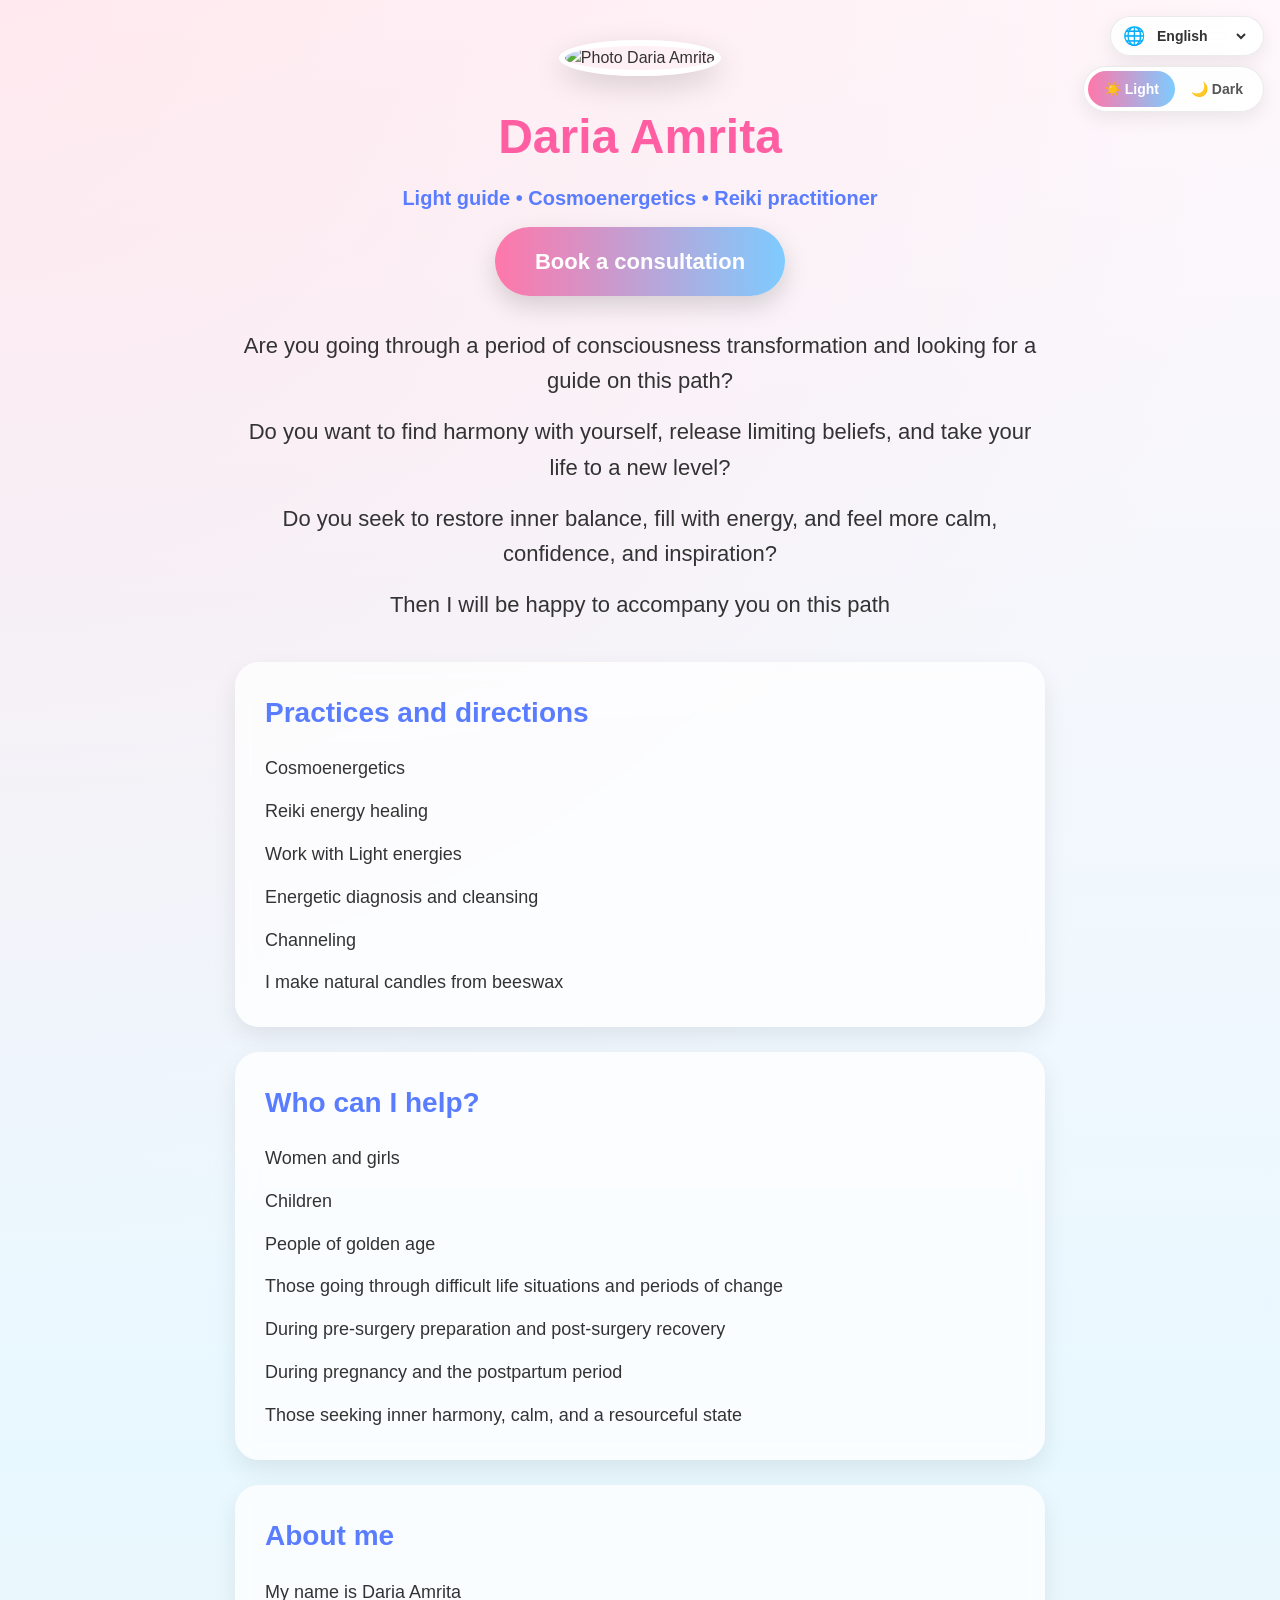
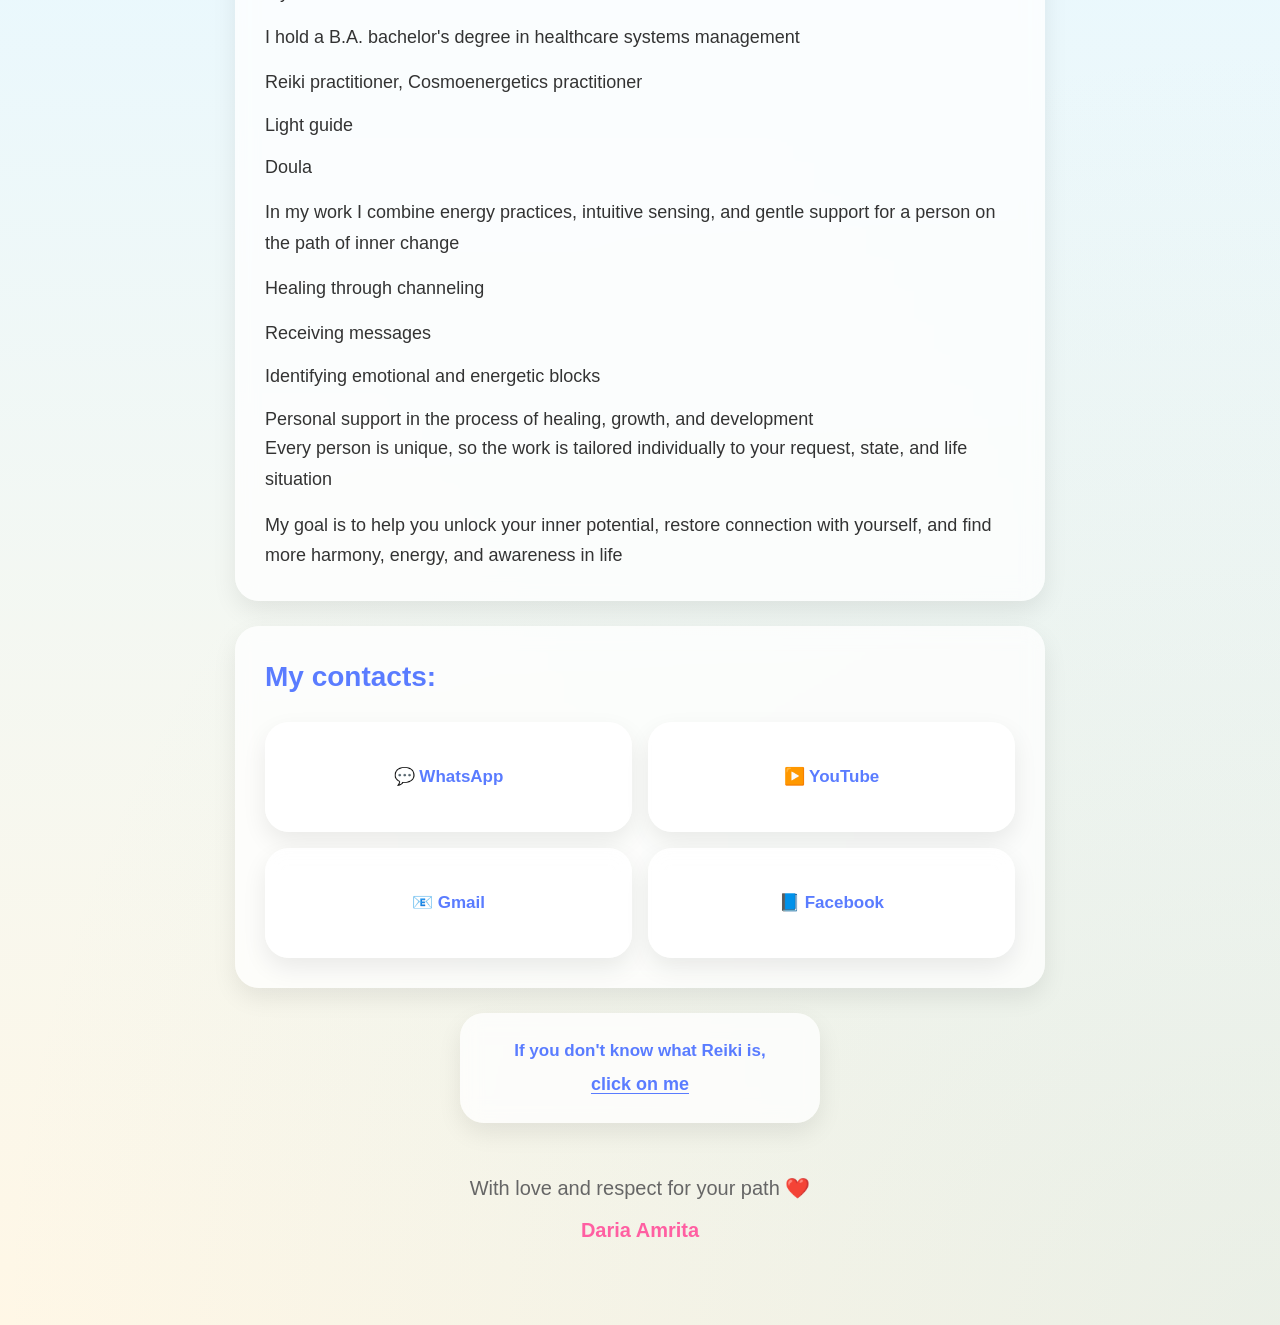
==== index.html @ 6538b507 "Add files via upload" ====
<!DOCTYPE html>
<!-- Daria Amrita | GitHub Pages | bundled 2026-06-20 | НЕ загружайте index.source.html -->


<html lang="en">
<head>
  <meta charset="UTF-8">
  <meta name="viewport" content="width=device-width, initial-scale=1.0">
  <meta name="description" content="Daria Amrita Light guide, cosmoenergetics, Reiki practitioner Israel">
  <title>Daria Amrita</title>
  <script>
    (function () {
      if (!/github\.io$/i.test(location.hostname)) {
        return;
      }
      var parts = location.pathname.split('/').filter(Boolean);
      if (parts.length && /\.html?$/i.test(parts[parts.length - 1])) {
        parts.pop();
      }
      if (parts.length) {
        var base = document.createElement('base');
        base.href = '/' + parts.join('/') + '/';
        document.head.appendChild(base);
      }
    })();
  </script>
  <script>
    (function () {
      if (localStorage.getItem('theme') === 'dark') {
        document.documentElement.setAttribute('data-theme', 'dark');
      }
      var lang = localStorage.getItem('lang') || 'en';
      document.documentElement.lang = lang;
      if (lang === 'ar' || lang === 'he') {
        document.documentElement.dir = 'rtl';
      }
    })();
  </script>
  <style>
/* =========================
   CSS — Дарья Амрита
   ========================= */

*,
*::before,
*::after {
  margin: 0;
  padding: 0;
  box-sizing: border-box;
}

:root {
  --bg-body: linear-gradient(180deg, #fff7fb, #e8f8ff, #fff7e6);
  --overlay-1: rgba(255, 192, 203, 0.25);
  --overlay-2: rgba(173, 216, 230, 0.25);
  --text: #333;
  --text-muted: #666;
  --text-quote: #444;
  --title: #ff5fa2;
  --accent: #5a7cff;
  --card-bg: rgba(255, 255, 255, 0.75);
  --card-shadow: rgba(0, 0, 0, 0.08);
  --avatar-border: #fff;
  --avatar-shadow: rgba(0, 0, 0, 0.15);
  --btn-gradient: linear-gradient(90deg, #ff77aa, #7ecbff);
  --btn-shadow: rgba(0, 0, 0, 0.15);
  --theme-switch-bg: rgba(255, 255, 255, 0.9);
  --theme-switch-border: rgba(0, 0, 0, 0.08);
  --theme-switch-inactive: #555;
  --theme-switch-active-bg: linear-gradient(90deg, #ff77aa, #7ecbff);
  --theme-switch-active-text: #fff;
}

[data-theme="dark"] {
  --bg-body: linear-gradient(180deg, #1a1525, #252038, #1e1a2e);
  --overlay-1: rgba(255, 127, 180, 0.12);
  --overlay-2: rgba(126, 203, 255, 0.12);
  --text: #e8e4f0;
  --text-muted: #a8a0b8;
  --text-quote: #d4cee8;
  --title: #ff8fc4;
  --accent: #8ba8ff;
  --card-bg: rgba(40, 34, 58, 0.85);
  --card-shadow: rgba(0, 0, 0, 0.35);
  --avatar-border: #3d3558;
  --avatar-shadow: rgba(0, 0, 0, 0.4);
  --btn-gradient: linear-gradient(90deg, #c95d8a, #5a9fd4);
  --btn-shadow: rgba(0, 0, 0, 0.35);
  --theme-switch-bg: rgba(40, 34, 58, 0.95);
  --theme-switch-border: rgba(255, 255, 255, 0.1);
  --theme-switch-inactive: #c8c0d8;
  --theme-switch-active-bg: linear-gradient(90deg, #c95d8a, #5a9fd4);
  --theme-switch-active-text: #fff;
}

html {
  scroll-behavior: smooth;
}

body {
  font-family: Arial, Helvetica, sans-serif;
  background: var(--bg-body);
  color: var(--text);
  line-height: 1.5;
  transition: background 0.35s ease, color 0.35s ease;
}

.toolbar {
  position: fixed;
  top: 16px;
  right: 16px;
  z-index: 100;
  display: flex;
  flex-direction: column;
  align-items: flex-end;
  gap: 10px;
  max-width: calc(100% - 32px);
}

.lang-switch {
  display: flex;
  align-items: center;
  gap: 8px;
  padding: 6px 14px 6px 12px;
  border-radius: 50px;
  background: var(--theme-switch-bg);
  border: 1px solid var(--theme-switch-border);
  box-shadow: 0 6px 20px var(--card-shadow);
  backdrop-filter: blur(10px);
  -webkit-backdrop-filter: blur(10px);
}

.lang-switch__icon {
  font-size: 18px;
  line-height: 1;
}

.lang-switch__select {
  border: none;
  background: transparent;
  color: var(--text);
  font-family: inherit;
  font-size: 14px;
  font-weight: bold;
  cursor: pointer;
  max-width: 160px;
  padding: 4px 0;
}

.lang-switch__select:focus-visible {
  outline: 2px solid var(--accent);
  outline-offset: 2px;
  border-radius: 4px;
}

[data-theme="dark"] .lang-switch__select {
  color-scheme: light;
}

[data-theme="dark"] .lang-switch__select option {
  color: #1a1a1a;
  background-color: #fff;
}

.theme-switch {
  display: flex;
  gap: 0;
  padding: 4px;
  border-radius: 50px;
  background: var(--theme-switch-bg);
  border: 1px solid var(--theme-switch-border);
  box-shadow: 0 6px 20px var(--card-shadow);
  backdrop-filter: blur(10px);
  -webkit-backdrop-filter: blur(10px);
}

.theme-switch__btn {
  padding: 10px 16px;
  border: none;
  border-radius: 50px;
  cursor: pointer;
  font-family: inherit;
  font-size: 14px;
  font-weight: bold;
  color: var(--theme-switch-inactive);
  background: transparent;
  transition: background 0.25s ease, color 0.25s ease;
}

.theme-switch__btn.is-active {
  background: var(--theme-switch-active-bg);
  color: var(--theme-switch-active-text);
}

.theme-switch__btn:focus-visible {
  outline: 2px solid var(--accent);
  outline-offset: 2px;
}

.hero {
  min-height: 100vh;
  position: relative;
  overflow: hidden;
}

.overlay {
  position: absolute;
  inset: 0;
  pointer-events: none;
  background:
    radial-gradient(circle at top left, var(--overlay-1), transparent 40%),
    radial-gradient(circle at bottom right, var(--overlay-2), transparent 40%);
  transition: background 0.35s ease;
}

.content {
  position: relative;
  z-index: 2;
  max-width: 850px;
  margin: 0 auto;
  padding: 40px 20px 80px;
  text-align: center;
}

.avatar {
  width: 180px;
  height: 180px;
  border-radius: 50%;
  object-fit: cover;
  border: 6px solid var(--avatar-border);
  box-shadow: 0 10px 30px var(--avatar-shadow);
  margin-bottom: 25px;
  transition: border-color 0.35s ease, box-shadow 0.35s ease;
}

.page-title {
  font-size: 48px;
  margin-bottom: 10px;
  color: var(--title);
  transition: color 0.35s ease;
}

.tagline {
  font-size: 20px;
  line-height: 1.5;
  color: var(--accent);
  font-weight: bold;
  margin-bottom: 14px;
  transition: color 0.35s ease;
}

.button--header {
  margin-bottom: 32px;
}

.card__note {
  margin-top: 8px;
  line-height: 1.7;
  font-size: 18px;
  font-style: italic;
}

.card__list--roles {
  margin-bottom: 15px;
}

.site-footer__sign {
  margin-top: 12px;
  font-weight: bold;
  color: var(--title);
  transition: color 0.35s ease;
}

.intro {
  margin-bottom: 40px;
}

.intro p {
  font-size: 22px;
  line-height: 1.6;
  margin-bottom: 16px;
}

.intro p:last-child {
  margin-bottom: 0;
}

.card {
  background: var(--card-bg);
  backdrop-filter: blur(10px);
  -webkit-backdrop-filter: blur(10px);
  border-radius: 24px;
  padding: 30px;
  margin-bottom: 25px;
  box-shadow: 0 10px 25px var(--card-shadow);
  text-align: start;
  transition: background 0.35s ease, box-shadow 0.35s ease;
}

.card__title {
  margin-bottom: 20px;
  color: var(--accent);
  font-size: 28px;
  font-weight: bold;
  transition: color 0.35s ease;
}

.card p {
  margin-bottom: 15px;
  line-height: 1.7;
  font-size: 18px;
}

.card p:last-child {
  margin-bottom: 0;
}

.card__list {
  list-style: none;
}

.card__list li {
  margin-bottom: 14px;
  line-height: 1.6;
  font-size: 18px;
}

.card__list li:last-child {
  margin-bottom: 0;
}

.quote {
  margin: 40px 0;
  font-size: 26px;
  line-height: 1.7;
  color: var(--text-quote);
  font-style: italic;
  transition: color 0.35s ease;
}

.button {
  display: inline-block;
  padding: 18px 40px;
  border: none;
  border-radius: 50px;
  cursor: pointer;
  text-decoration: none;
  background: var(--btn-gradient);
  color: #fff;
  font-size: 22px;
  font-weight: bold;
  transition: transform 0.3s ease, box-shadow 0.3s ease, background 0.35s ease;
  box-shadow: 0 10px 25px var(--btn-shadow);
}

.button:hover {
  transform: scale(1.05);
}

.button:focus-visible {
  outline: 3px solid var(--accent);
  outline-offset: 4px;
}

.site-footer {
  margin-top: 50px;
  font-size: 20px;
  color: var(--text-muted);
  transition: color 0.35s ease;
}

.contact-card__lead {
  margin-bottom: 8px;
  font-size: 18px;
  font-weight: bold;
  line-height: 1.5;
}

.contact-card__phone {
  margin-bottom: 20px;
  font-size: 18px;
  line-height: 1.5;
}

.contact-card a {
  color: var(--accent);
  font-weight: bold;
  text-decoration: none;
  transition: color 0.35s ease;
}

.contact-card a:hover,
.contact-card a:focus-visible {
  text-decoration: underline;
}

.contact-card .social-grid {
  display: grid;
  grid-template-columns: repeat(2, 1fr);
  gap: 16px;
  margin-top: 24px;
}

.visually-hidden {
  position: absolute;
  width: 1px;
  height: 1px;
  padding: 0;
  margin: -1px;
  overflow: hidden;
  clip: rect(0, 0, 0, 0);
  white-space: nowrap;
  border: 0;
}

.reiki-banner {
  margin-bottom: 25px;
}

.reiki-card {
  flex-direction: column;
  gap: 10px;
  max-width: 360px;
  margin: 0 auto;
  padding: 24px 18px;
  font-size: 16px;
}

.reiki-card__text {
  line-height: 1.45;
}

.reiki-card__link {
  font-size: 18px;
  font-weight: bold;
  text-decoration: underline;
  text-underline-offset: 3px;
}

.social-card {
  display: flex;
  align-items: center;
  justify-content: center;
  min-height: 110px;
  padding: 20px 14px;
  background: var(--card-bg);
  backdrop-filter: blur(10px);
  -webkit-backdrop-filter: blur(10px);
  border-radius: 24px;
  box-shadow: 0 10px 25px var(--card-shadow);
  text-decoration: none;
  color: var(--accent);
  font-size: 17px;
  font-weight: bold;
  line-height: 1.3;
  text-align: center;
  transition: transform 0.3s ease, box-shadow 0.35s ease, background 0.35s ease, color 0.35s ease;
}

.social-card:hover {
  transform: translateY(-4px);
  box-shadow: 0 14px 30px var(--card-shadow);
}

.social-card:focus-visible {
  outline: 3px solid var(--accent);
  outline-offset: 4px;
}

html[lang="zh"] body,
html[lang="ja"] body,
html[lang="ko"] body {
  font-family: "Segoe UI", "Microsoft YaHei", "PingFang SC", "Hiragino Sans", "Malgun Gothic", sans-serif;
}

html[lang="ar"] body,
html[lang="he"] body {
  font-family: "Segoe UI", Tahoma, Arial, sans-serif;
}

@media (max-width: 768px) {
  .toolbar {
    top: 12px;
    right: 12px;
    left: 12px;
    align-items: stretch;
  }

  .lang-switch {
    justify-content: center;
  }

  .lang-switch__select {
    flex: 1;
    max-width: none;
  }

  .theme-switch {
    justify-content: center;
  }

  .theme-switch__btn {
    flex: 1;
    padding: 10px 12px;
    font-size: 13px;
  }

  .content {
    padding-top: 120px;
  }

  .page-title {
    font-size: 36px;
  }

  .tagline {
    font-size: 17px;
  }

  .card__note {
    font-size: 16px;
  }

  .intro p {
    font-size: 18px;
  }

  .card {
    padding: 22px;
  }

  .card__title {
    font-size: 24px;
  }

  .card p,
  .card__list li,
  .contact-card__lead,
  .contact-card__phone {
    font-size: 16px;
  }

  .quote {
    font-size: 22px;
  }

  .button {
    width: 100%;
    font-size: 20px;
  }

  .contact-card .social-grid {
    grid-template-columns: 1fr;
  }

  .social-card {
    min-height: 72px;
    font-size: 16px;
  }
}

@media (prefers-reduced-motion: reduce) {
  html {
    scroll-behavior: auto;
  }

  body,
  .overlay,
  .avatar,
  .page-title,
  .card,
  .card__title,
  .quote,
  .button,
  .site-footer,
  .contact-card a,
  .social-card,
  .theme-switch__btn {
    transition: none;
  }

  .social-card:hover {
    transform: none;
  }

  .button {
    transition: none;
  }

  .button:hover {
    transform: none;
  }
}

  </style>
</head>
<body>

  <div class="toolbar">
    <label class="lang-switch">
      <span class="lang-switch__icon" aria-hidden="true">🌐</span>
      <select id="lang-select" class="lang-switch__select" aria-label="Site language">
        <option value="en" selected>English</option>
        <option value="ru">Русский</option>
        <option value="uk">Українська</option>
        <option value="de">Deutsch</option>
        <option value="fr">Français</option>
        <option value="es">Español</option>
        <option value="it">Italiano</option>
        <option value="pt">Português</option>
        <option value="pl">Polski</option>
        <option value="tr">Türkçe</option>
        <option value="ar">العربية</option>
        <option value="he">עברית</option>
        <option value="zh">中文</option>
        <option value="ja">日本語</option>
        <option value="ko">한국어</option>
      </select>
    </label>

    <div class="theme-switch" role="group" aria-label="Display theme">
      <button
        type="button"
        class="theme-switch__btn is-active"
        data-theme-set="light"
        aria-pressed="true"
        data-i18n="themeLight"
      >
        ☀️ Light
      </button>
      <button
        type="button"
        class="theme-switch__btn"
        data-theme-set="dark"
        aria-pressed="false"
        data-i18n="themeDark"
      >
        🌙 Dark
      </button>
    </div>
  </div>

  <div class="hero">
    <div class="overlay" aria-hidden="true"></div>

    <main class="content">

      <header>
        <img
          class="avatar"
          src="https://i.postimg.cc/G3xcrHGc/Whats-App-Image-2026-05-20-at-17-21-42.jpg"
          alt="Photo Daria Amrita"
          width="180"
          height="180"
          loading="eager"
          data-i18n-alt="avatarAlt"
        >
        <h1 class="page-title" data-i18n="pageTitle">Daria Amrita</h1>
        <p class="tagline" data-i18n="tagline">Light guide • Cosmoenergetics • Reiki practitioner</p>
        <a class="button button--header" href="#contact" data-scroll-to="contact" data-i18n="contactBtn">
          Book a consultation
        </a>
        <div class="intro">
          <p data-i18n="intro1">Are you going through a period of consciousness transformation and looking for a guide on this path?</p>
          <p data-i18n="intro2">Do you want to find harmony with yourself, release limiting beliefs, and take your life to a new level?</p>
          <p data-i18n="intro3">Do you seek to restore inner balance, fill with energy, and feel more calm, confidence, and inspiration?</p>
          <p data-i18n="intro4">Then I will be happy to accompany you on this path</p>
        </div>
      </header>

      <section class="card" aria-labelledby="practices-title">
        <h2 class="card__title" id="practices-title" data-i18n="practicesTitle">Practices and directions</h2>
        <ul class="card__list">
          <li data-i18n="practice1">Cosmoenergetics</li>
          <li data-i18n="practice2">Reiki energy healing</li>
          <li data-i18n="practice3">Work with Light energies</li>
          <li data-i18n="practice4">Energetic diagnosis and cleansing</li>
          <li data-i18n="practice5">Channeling</li>
          <li data-i18n="practice6">I make natural candles from beeswax</li>
        </ul>
      </section>

      <section class="card" aria-labelledby="audience-title">
        <h2 class="card__title" id="audience-title" data-i18n="audienceTitle">Who can I help?</h2>
        <ul class="card__list">
          <li data-i18n="audience1">Women and girls</li>
          <li data-i18n="audience2">Children</li>
          <li data-i18n="audience3">People of golden age</li>
          <li data-i18n="audience4">Those going through difficult life situations and periods of change</li>
          <li data-i18n="audience5">During pre-surgery preparation and post-surgery recovery</li>
          <li data-i18n="audience6">During pregnancy and the postpartum period</li>
          <li data-i18n="audience7">Those seeking inner harmony, calm, and a resourceful state</li>
        </ul>
      </section>

      <section class="card" aria-labelledby="about-title">
        <h2 class="card__title" id="about-title" data-i18n="aboutTitle">About me</h2>
        <p data-i18n="aboutP1">My name is Daria Amrita</p>
        <p data-i18n="aboutP2">I hold a B.A. bachelor's degree in healthcare systems management</p>
        <ul class="card__list card__list--roles">
          <li data-i18n="aboutRole1">Reiki practitioner, Cosmoenergetics practitioner</li>
          <li data-i18n="aboutRole2">Light guide</li>
          <li data-i18n="aboutRole3">Doula</li>
        </ul>
        <p data-i18n="aboutP3">In my work I combine energy practices, intuitive sensing, and gentle support for a person on the path of inner change</p>
        <p data-i18n="aboutP4">Healing through channeling</p>
        <ul class="card__list">
          <li data-i18n="aboutHeal1">Receiving messages</li>
          <li data-i18n="aboutHeal2">Identifying emotional and energetic blocks</li>
          <li data-i18n="aboutHeal3">Personal support in the process of healing, growth, and development</li>
        </ul>
        <p data-i18n="aboutP5">Every person is unique, so the work is tailored individually to your request, state, and life situation</p>
        <p data-i18n="aboutP6">My goal is to help you unlock your inner potential, restore connection with yourself, and find more harmony, energy, and awareness in life</p>
      </section>

      <section
        id="contact"
        class="card contact-card"
        aria-labelledby="contact-title"
        tabindex="-1"
      >
        <h2 class="card__title" id="contact-title" data-i18n="contactSocialLead">My contacts:</h2>

        <div class="social-grid">
          <a
            class="social-card"
            href="https://api.whatsapp.com/send/?phone=972504246548"
            target="_blank"
            rel="noopener noreferrer"
            data-i18n="socialWhatsApp"
          >💬 WhatsApp</a>
          <a
            class="social-card"
            href="https://youtube.com/@dariamrita?si=xguHgvU_ulY8SpUN"
            target="_blank"
            rel="noopener noreferrer"
            data-i18n="socialYoutube"
          >▶️ YouTube</a>
          <a
            class="social-card"
            href="https://mail.google.com/mail/?view=cm&fs=1&to=daria1joy@gmail.com"
            target="_blank"
            rel="noopener noreferrer"
            data-i18n="socialEmail"
          >📧 Gmail</a>
          <a
            class="social-card"
            href="https://www.facebook.com/share/1Fx1Rzk5zf/"
            target="_blank"
            rel="noopener noreferrer"
            data-i18n="socialFacebook"
          >📘 Facebook</a>
        </div>
      </section>

      <section class="reiki-banner" aria-labelledby="reiki-title">
        <h2 class="visually-hidden" id="reiki-title" data-i18n="reikiTitle">About Reiki</h2>
        <a
          class="social-card reiki-card"
          href="https://dariamrita.github.io/Reiki/"
          target="_blank"
          rel="noopener noreferrer"
        >
          <span class="reiki-card__text" data-i18n="reikiText">If you don't know what Reiki is, </span>
          <span class="reiki-card__link" data-i18n="reikiLink">click on me</span>
        </a>
      </section>

      <footer class="site-footer">
        <p data-i18n="footer">With love and respect for your path ❤️</p>
        <p class="site-footer__sign" data-i18n="footerSign">Daria Amrita</p>
      </footer>

    </main>
  </div>
  <script>
(function () {
  'use strict';

  const TRANSLATIONS = {
    ru: {
      metaDescription: 'Дарья Амрита проводник Света, Космоэнергет, практик Рейки Израиль',
      pageTitle: 'Дарья Амрита',
      avatarAlt: 'Фото Дарья Амрита',
      tagline: 'Проводник света • Космоэнергет • Практик Рейки',
      intro1: 'Проходите период трансформации сознания и ищете проводника на этом пути?',
      intro2: 'Хотите обрести гармонию с собой, освободиться от ограничивающих убеждений и вывести свою жизнь на новый уровень?',
      intro3: 'Стремитесь восстановить внутренний баланс, наполниться энергией и почувствовать больше спокойствия, уверенности и вдохновения?',
      intro4: 'Тогда я буду рада сопровождать вас на этом пути',
      practicesTitle: 'Практики и направления',
      practice1: 'Космоэнергетика',
      practice2: 'Исцеление энергией Рейки',
      practice3: 'Работа с энергиями Света',
      practice4: 'Энергетическая диагностика и очищение',
      practice5: 'Ченнелинг',
      practice6: 'Изготовляю натуральные свечи из пчелиного воска',
      audienceTitle: 'Кому я могу помочь?',
      audience1: 'Женщинам и девушкам',
      audience2: 'Детям',
      audience3: 'Людям золотого возраста',
      audience4: 'Тем, кто проходит через сложные жизненные ситуации и периоды перемен',
      audience5: 'В период подготовки к операции и восстановления после операции',
      audience6: 'Во время беременности и в послеродовой период',
      audience7: 'Тем, кто ищет внутреннюю гармонию, спокойствие и ресурсное состояние',
      aboutTitle: 'Обо мне',
      aboutP1: 'Меня зовут Дарья Амрита',
      aboutRole1: 'Практик Рейки, Космоэнергет',
      aboutRole2: 'Проводник Света',
      aboutRole3: 'Доула',
      aboutP2: 'Имею B.A. степень бакалавра по управлению системами здравоохранения',
      aboutP3: 'В своей работе я объединяю энергетические практики, интуитивное чувствование и мягкую поддержку человека на пути внутренних изменений',
      aboutP4: 'Исцеление через ченнелинг',
      aboutHeal1: 'Получение посланий',
      aboutHeal2: 'Выявление эмоциональных и энергетических блоков',
      aboutHeal3: 'Личное сопровождение в процессе исцеления, роста и развития',
      aboutP5: 'Каждый человек уникален, поэтому работа выстраивается индивидуально под ваш запрос, состояние и жизненную ситуацию',
      aboutP6: 'Моя цель помочь вам раскрыть внутренний потенциал, восстановить связь с собой и обрести больше гармонии, энергии и осознанности в жизни',
      contactBtn: 'Запишитесь на консультацию',
      contactSocialLead: 'Мои контакты:',
      socialWhatsApp: '💬 WhatsApp',
      socialYoutube: '▶️ YouTube',
      socialEmail: '📧 Gmail',
      socialFacebook: '📘 Facebook',
      reikiTitle: 'О Рейки',
      reikiText: 'Если вы не знаете, что такое Рейки, ',
      reikiLink: 'нажми на меня',
      footer: 'С любовью и уважением к вашему пути ❤️',
      footerSign: 'Дарья Амрита',
      themeLight: '☀️ Светлая',
      themeDark: '🌙 Тёмная',
      ariaTheme: 'Тема оформления',
      ariaLang: 'Язык сайта',
    },
    en: {
      metaDescription: 'Daria Amrita Light guide, cosmoenergetics, Reiki practitioner Israel',
      pageTitle: 'Daria Amrita',
      avatarAlt: 'Photo Daria Amrita',
      tagline: 'Light guide • Cosmoenergetics • Reiki practitioner',
      intro1: 'Are you going through a period of consciousness transformation and looking for a guide on this path?',
      intro2: 'Do you want to find harmony with yourself, release limiting beliefs, and take your life to a new level?',
      intro3: 'Do you seek to restore inner balance, fill with energy, and feel more calm, confidence, and inspiration?',
      intro4: 'Then I will be happy to accompany you on this path',
      practicesTitle: 'Practices and directions',
      practice1: 'Cosmoenergetics',
      practice2: 'Reiki energy healing',
      practice3: 'Work with Light energies',
      practice4: 'Energetic diagnosis and cleansing',
      practice5: 'Channeling',
      practice6: 'I make natural candles from beeswax',
      audienceTitle: 'Who can I help?',
      audience1: 'Women and girls',
      audience2: 'Children',
      audience3: 'People of golden age',
      audience4: 'Those going through difficult life situations and periods of change',
      audience5: 'During pre-surgery preparation and post-surgery recovery',
      audience6: 'During pregnancy and the postpartum period',
      audience7: 'Those seeking inner harmony, calm, and a resourceful state',
      aboutTitle: 'About me',
      aboutP1: 'My name is Daria Amrita',
      aboutRole1: 'Reiki practitioner, Cosmoenergetics practitioner',
      aboutRole2: 'Light guide',
      aboutRole3: 'Doula',
      aboutP2: 'I hold a B.A. bachelor\'s degree in healthcare systems management',
      aboutP3: 'In my work I combine energy practices, intuitive sensing, and gentle support for a person on the path of inner change',
      aboutP4: 'Healing through channeling',
      aboutHeal1: 'Receiving messages',
      aboutHeal2: 'Identifying emotional and energetic blocks',
      aboutHeal3: 'Personal support in the process of healing, growth, and development',
      aboutP5: 'Every person is unique, so the work is tailored individually to your request, state, and life situation',
      aboutP6: 'My goal is to help you unlock your inner potential, restore connection with yourself, and find more harmony, energy, and awareness in life',
      contactBtn: 'Book a consultation',
      contactSocialLead: 'My contacts:',
      socialWhatsApp: '💬 WhatsApp',
      socialYoutube: '▶️ YouTube',
      socialEmail: '📧 Gmail',
      socialFacebook: '📘 Facebook',
      reikiTitle: 'About Reiki',
      reikiText: 'If you don\'t know what Reiki is, ',
      reikiLink: 'click on me',
      footer: 'With love and respect for your path ❤️',
      footerSign: 'Daria Amrita',
      themeLight: '☀️ Light',
      themeDark: '🌙 Dark',
      ariaTheme: 'Display theme',
      ariaLang: 'Site language',
    },
    uk: {
      metaDescription: 'Дарія Амріта провідниця Світла, Космоенергет, практик Рейкі Ізраїль',
      pageTitle: 'Дарія Амріта',
      avatarAlt: 'Фото Дарія Амріта',
      tagline: 'Провідниця Світла • Космоенергет • Практик Рейкі',
      intro1: 'Проходите період трансформації свідомості й шукаєте провідника на цьому шляху?',
      intro2: 'Хочете знайти гармонію із собою, звільнитися від обмежувальних переконань і вивести своє життя на новий рівень?',
      intro3: 'Прагнете відновити внутрішній баланс, наповнитися енергією та відчути більше спокою, упевненості й натхнення?',
      intro4: 'Тоді я буду рада супроводжувати вас на цьому шляху',
      practicesTitle: 'Практики та напрями',
      practice1: 'Космоенергетика',
      practice2: 'Зцілення енергією Рейкі',
      practice3: 'Робота з енергіями Світла',
      practice4: 'Енергетична діагностика й очищення',
      practice5: 'Ченнелінг',
      practice6: 'Виготовляю натуральні свічки з бджолиного воску',
      audienceTitle: 'Кому я можу допомогти?',
      audience1: 'Жінкам і дівчатам',
      audience2: 'Дітям',
      audience3: 'Людям золотого віку',
      audience4: 'Тим, хто проходить через складні життєві ситуації та періоди змін',
      audience5: 'У період підготовки до операції та відновлення після операції',
      audience6: 'Під час вагітності та в післяпологовий період',
      audience7: 'Тим, хто шукає внутрішню гармонію, спокій і ресурсний стан',
      aboutTitle: 'Про мене',
      aboutP1: 'Мене звати Дарія Амріта',
      aboutRole1: 'Практик Рейкі, Космоенергет',
      aboutRole2: 'Провідниця Світла',
      aboutRole3: 'Доула',
      aboutP2: 'Маю ступінь бакалавра (B.A.) з управління системами охорони здоров\'я',
      aboutP3: 'У своїй роботі я поєдную енергетичні практики, інтуїтивне відчуття та м\'яку підтримку людини на шляху внутрішніх змін',
      aboutP4: 'Зцілення через ченнелінг',
      aboutHeal1: 'Отримання послань',
      aboutHeal2: 'Виявлення емоційних та енергетичних блоків',
      aboutHeal3: 'Особистий супровід у процесі зцілення, зростання та розвитку',
      aboutP5: 'Кожна людина унікальна, тому робота вибудовується індивідуально під ваш запит, стан і життєву ситуацію',
      aboutP6: 'Моя мета допомогти вам розкрити внутрішній потенціал, відновити зв\'язок із собою та знайти більше гармонії, енергії й усвідомленості в житті',
      contactBtn: 'Запишіться на консультацію',
      contactSocialLead: 'Мої контакти:',
      socialWhatsApp: '💬 WhatsApp',
      socialYoutube: '▶️ YouTube',
      socialEmail: '📧 Gmail',
      socialFacebook: '📘 Facebook',
      reikiTitle: 'Про Рейкі',
      reikiText: 'Якщо ви не знаєте, що таке Рейкі, ',
      reikiLink: 'натисни на мене',
      footer: 'З любов\'ю і повагою до вашого шляху ❤️',
      footerSign: 'Дарія Амріта',
      themeLight: '☀️ Світла',
      themeDark: '🌙 Темна',
      ariaTheme: 'Тема оформлення',
      ariaLang: 'Мова сайту',
    },
    de: {
      metaDescription: 'Daria Amrita Lichtbegleiterin, Kosmoenergetik, Reiki-Praktizierende Israel',
      pageTitle: 'Daria Amrita',
      avatarAlt: 'Foto Daria Amrita',
      tagline: 'Lichtbegleiterin • Kosmoenergetik • Reiki-Praktizierende',
      intro1: 'Befinden Sie sich in einer Phase der Bewusstseinstransformation und suchen eine Begleitung auf diesem Weg?',
      intro2: 'Möchten Sie Harmonie mit sich selbst finden, begrenzende Überzeugungen loslassen und Ihr Leben auf eine neue Ebene bringen?',
      intro3: 'Möchten Sie Ihr inneres Gleichgewicht wiederherstellen, sich mit Energie füllen und mehr Ruhe, Selbstvertrauen und Inspiration spüren?',
      intro4: 'Dann begleite ich Sie gerne auf diesem Weg',
      practicesTitle: 'Praktiken und Richtungen',
      practice1: 'Kosmoenergetik',
      practice2: 'Heilung mit Reiki-Energie',
      practice3: 'Arbeit mit Lichtenergien',
      practice4: 'Energetische Diagnose und Reinigung',
      practice5: 'Channeling',
      practice6: 'Ich stelle natürliche Kerzen aus Bienenwachs her',
      audienceTitle: 'Wem kann ich helfen?',
      audience1: 'Frauen und Mädchen',
      audience2: 'Kindern',
      audience3: 'Menschen im goldenen Alter',
      audience4: 'Menschen in schwierigen Lebenssituationen und Veränderungsphasen',
      audience5: 'Während der Vorbereitung auf eine Operation und der Erholung danach',
      audience6: 'Während der Schwangerschaft und im Wochenbett',
      audience7: 'Menschen, die innere Harmonie, Ruhe und einen ressourcenreichen Zustand suchen',
      aboutTitle: 'Über mich',
      aboutP1: 'Mein Name ist Daria Amrita',
      aboutRole1: 'Reiki-Praktizierende, Kosmoenergetik-Praktizierende',
      aboutRole2: 'Lichtbegleiterin',
      aboutRole3: 'Doula',
      aboutP2: 'Ich habe einen B.A.-Bachelorabschluss in Gesundheitssystemmanagement',
      aboutP3: 'In meiner Arbeit verbinde ich Energiepraktiken, intuitives Spüren und sanfte Unterstützung für Menschen auf dem Weg innerer Veränderung',
      aboutP4: 'Heilung durch Channeling',
      aboutHeal1: 'Empfang von Botschaften',
      aboutHeal2: 'Erkennung emotionaler und energetischer Blockaden',
      aboutHeal3: 'Persönliche Begleitung im Prozess von Heilung, Wachstum und Entwicklung',
      aboutP5: 'Jeder Mensch ist einzigartig, deshalb wird die Arbeit individuell auf Ihre Anfrage, Ihren Zustand und Ihre Lebenssituation abgestimmt',
      aboutP6: 'Mein Ziel ist es, Ihnen zu helfen, Ihr inneres Potenzial zu entfalten, die Verbindung zu sich selbst wiederherzustellen und mehr Harmonie, Energie und Bewusstheit im Leben zu finden',
      contactBtn: 'Beratung buchen',
      contactSocialLead: 'Meine Kontakte:',
      socialWhatsApp: '💬 WhatsApp',
      socialYoutube: '▶️ YouTube',
      socialEmail: '📧 Gmail',
      socialFacebook: '📘 Facebook',
      reikiTitle: 'Über Reiki',
      reikiText: 'Wenn Sie nicht wissen, was Reiki ist, ',
      reikiLink: 'klicke auf mich',
      footer: 'Mit Liebe und Respekt für Ihren Weg ❤️',
      footerSign: 'Daria Amrita',
      themeLight: '☀️ Hell',
      themeDark: '🌙 Dunkel',
      ariaTheme: 'Darstellungsthema',
      ariaLang: 'Sprache der Website',
    },
    fr: {
      metaDescription: 'Daria Amrita guide de Lumière, cosmoénergétique, praticienne Reiki Israël',
      pageTitle: 'Daria Amrita',
      avatarAlt: 'Photo Daria Amrita',
      tagline: 'Guide de Lumière • Cosmoénergétique • Praticienne Reiki',
      intro1: 'Traversez-vous une période de transformation de la conscience et cherchez-vous un guide sur ce chemin ?',
      intro2: 'Souhaitez-vous retrouver l\'harmonie avec vous-même, vous libérer des croyances limitantes et faire passer votre vie à un nouveau niveau ?',
      intro3: 'Cherchez-vous à rétablir l\'équilibre intérieur, vous remplir d\'énergie et ressentir davantage de calme, de confiance et d\'inspiration ?',
      intro4: 'Alors je serai heureuse de vous accompagner sur ce chemin',
      practicesTitle: 'Pratiques et orientations',
      practice1: 'Cosmoénergétique',
      practice2: 'Guérison par l\'énergie Reiki',
      practice3: 'Travail avec les énergies de Lumière',
      practice4: 'Diagnostic et nettoyage énergétiques',
      practice5: 'Channeling',
      practice6: 'Je fabrique des bougies naturelles en cire d\'abeille',
      audienceTitle: 'Qui puis-je aider ?',
      audience1: 'Les femmes et les filles',
      audience2: 'Les enfants',
      audience3: 'Aux personnes du bel âge',
      audience4: 'Celles et ceux qui traversent des situations de vie difficiles et des périodes de changement',
      audience5: 'Pendant la préparation préopératoire et la récupération postopératoire',
      audience6: 'Pendant la grossesse et la période post-partum',
      audience7: 'Celles et ceux qui recherchent l\'harmonie intérieure, le calme et un état de ressources',
      aboutTitle: 'À propos de moi',
      aboutP1: 'Je m\'appelle Daria Amrita',
      aboutRole1: 'Praticienne Reiki, praticienne en cosmoénergétique',
      aboutRole2: 'Guide de Lumière',
      aboutRole3: 'Doula',
      aboutP2: 'Je détiens un diplôme de licence (B.A.) en gestion des systèmes de santé',
      aboutP3: 'Dans mon travail, j\'allie pratiques énergétiques, ressenti intuitif et soutien doux de la personne sur le chemin du changement intérieur',
      aboutP4: 'Guérison par le channeling',
      aboutHeal1: 'Réception de messages',
      aboutHeal2: 'Identification des blocages émotionnels et énergétiques',
      aboutHeal3: 'Accompagnement personnel dans le processus de guérison, croissance et développement',
      aboutP5: 'Chaque personne est unique, c\'est pourquoi l\'accompagnement est construit de manière individuelle selon votre demande, votre état et votre situation de vie',
      aboutP6: 'Mon objectif est de vous aider à révéler votre potentiel intérieur, à restaurer le lien avec vous-même et à trouver davantage d\'harmonie, d\'énergie et de conscience dans la vie',
      contactBtn: 'Réservez une consultation',
      contactSocialLead: 'Mes contacts :',
      socialWhatsApp: '💬 WhatsApp',
      socialYoutube: '▶️ YouTube',
      socialEmail: '📧 Gmail',
      socialFacebook: '📘 Facebook',
      reikiTitle: 'À propos du Reiki',
      reikiText: 'Si vous ne savez pas ce qu\'est le Reiki, ',
      reikiLink: 'clique sur moi',
      footer: 'Avec amour et respect pour votre chemin ❤️',
      footerSign: 'Daria Amrita',
      themeLight: '☀️ Clair',
      themeDark: '🌙 Sombre',
      ariaTheme: 'Thème d\'affichage',
      ariaLang: 'Langue du site',
    },
    es: {
      metaDescription: 'Daria Amrita guía de Luz, cosmoenergética, practicante de Reiki Israel',
      pageTitle: 'Daria Amrita',
      avatarAlt: 'Foto Daria Amrita',
      tagline: 'Guía de Luz • Cosmoenergética • Practicante de Reiki',
      intro1: '¿Estás atravesando un período de transformación de la conciencia y buscas una guía en este camino?',
      intro2: '¿Quieres encontrar armonía contigo misma, liberarte de creencias limitantes y llevar tu vida a un nuevo nivel?',
      intro3: '¿Buscas restaurar el equilibrio interior, llenarte de energía y sentir más calma, confianza e inspiración?',
      intro4: 'Entonces estaré encantada de acompañarte en este camino',
      practicesTitle: 'Prácticas y direcciones',
      practice1: 'Cosmoenergética',
      practice2: 'Sanación con energía Reiki',
      practice3: 'Trabajo con energías de Luz',
      practice4: 'Diagnóstico y limpieza energética',
      practice5: 'Channeling',
      practice6: 'Elaboro velas naturales de cera de abeja',
      audienceTitle: '¿A quién puedo ayudar?',
      audience1: 'Mujeres y niñas',
      audience2: 'Niños',
      audience3: 'A personas de la edad dorada',
      audience4: 'Quienes atraviesan situaciones de vida difíciles y períodos de cambio',
      audience5: 'Durante la preparación prequirúrgica y la recuperación posquirúrgica',
      audience6: 'Durante el embarazo y el período posparto',
      audience7: 'Quienes buscan armonía interior, calma y un estado de recursos',
      aboutTitle: 'Sobre mí',
      aboutP1: 'Me llamo Daria Amrita',
      aboutRole1: 'Practicante de Reiki, practicante de cosmoenergética',
      aboutRole2: 'Guía de Luz',
      aboutRole3: 'Doula',
      aboutP2: 'Tengo un título de licenciatura (B.A.) en gestión de sistemas de salud',
      aboutP3: 'En mi trabajo combino prácticas energéticas, percepción intuitiva y apoyo suave para la persona en el camino de los cambios internos',
      aboutP4: 'Sanación a través del channeling',
      aboutHeal1: 'Recepción de mensajes',
      aboutHeal2: 'Identificación de bloqueos emocionales y energéticos',
      aboutHeal3: 'Acompañamiento personal en el proceso de sanación, crecimiento y desarrollo',
      aboutP5: 'Cada persona es única, por eso el trabajo se adapta de forma individual a tu solicitud, estado y situación de vida',
      aboutP6: 'Mi objetivo es ayudarte a revelar tu potencial interior, restaurar la conexión contigo misma y encontrar más armonía, energía y consciencia en la vida',
      contactBtn: 'Reserva una consulta',
      contactSocialLead: 'Mis contactos:',
      socialWhatsApp: '💬 WhatsApp',
      socialYoutube: '▶️ YouTube',
      socialEmail: '📧 Gmail',
      socialFacebook: '📘 Facebook',
      reikiTitle: 'Sobre Reiki',
      reikiText: 'Si no sabes qué es Reiki, ',
      reikiLink: 'haz clic en mí',
      footer: 'Con amor y respeto por tu camino ❤️',
      footerSign: 'Daria Amrita',
      themeLight: '☀️ Claro',
      themeDark: '🌙 Oscuro',
      ariaTheme: 'Tema de visualización',
      ariaLang: 'Idioma del sitio',
    },
    it: {
      metaDescription: 'Daria Amrita guida di Luce, cosmoenergetica, praticante Reiki Israele',
      pageTitle: 'Daria Amrita',
      avatarAlt: 'Foto Daria Amrita',
      tagline: 'Guida di Luce • Cosmoenergetica • Praticante Reiki',
      intro1: 'Stai attraversando un periodo di trasformazione della coscienza e cerchi una guida su questo cammino?',
      intro2: 'Vuoi trovare armonia con te stessa, liberarti da convinzioni limitanti e portare la tua vita a un nuovo livello?',
      intro3: 'Cerchi di ristabilire l\'equilibrio interiore, riempirti di energia e sentire più calma, fiducia e ispirazione?',
      intro4: 'Allora sarò felice di accompagnarti su questo cammino',
      practicesTitle: 'Pratiche e direzioni',
      practice1: 'Cosmoenergetica',
      practice2: 'Guarigione con energia Reiki',
      practice3: 'Lavoro con le energie della Luce',
      practice4: 'Diagnosi e pulizia energetica',
      practice5: 'Channeling',
      practice6: 'Realizzo candele naturali in cera d\'api',
      audienceTitle: 'Chi posso aiutare?',
      audience1: 'Donne e ragazze',
      audience2: 'Bambini',
      audience3: 'Persone dell\'età d\'oro',
      audience4: 'Chi attraversa situazioni di vita difficili e periodi di cambiamento',
      audience5: 'Durante la preparazione pre-operatoria e il recupero post-operatorio',
      audience6: 'Durante la gravidanza e il periodo post-partum',
      audience7: 'Chi cerca armonia interiore, calma e uno stato di risorse',
      aboutTitle: 'Su di me',
      aboutP1: 'Mi chiamo Daria Amrita',
      aboutRole1: 'Praticante Reiki, praticante di cosmoenergetica',
      aboutRole2: 'Guida di Luce',
      aboutRole3: 'Doula',
      aboutP2: 'Possiedo una laurea triennale (B.A.) in gestione dei sistemi sanitari',
      aboutP3: 'Nel mio lavoro unisco pratiche energetiche, percezione intuitiva e supporto delicato della persona nel percorso dei cambiamenti interiori',
      aboutP4: 'Guarigione attraverso il channeling',
      aboutHeal1: 'Ricezione dei messaggi',
      aboutHeal2: 'Individuazione di blocchi emotivi ed energetici',
      aboutHeal3: 'Accompagnamento personale nel processo di guarigione, crescita e sviluppo',
      aboutP5: 'Ogni persona è unica, quindi il lavoro viene costruito in modo individuale in base alla tua richiesta, al tuo stato e alla tua situazione di vita',
      aboutP6: 'Il mio obiettivo è aiutarti a sbloccare il tuo potenziale interiore, ristabilire la connessione con te stessa e trovare più armonia, energia e consapevolezza nella vita',
      contactBtn: 'Prenota una consulenza',
      contactSocialLead: 'I miei contatti:',
      socialWhatsApp: '💬 WhatsApp',
      socialYoutube: '▶️ YouTube',
      socialEmail: '📧 Gmail',
      socialFacebook: '📘 Facebook',
      reikiTitle: 'Sul Reiki',
      reikiText: 'Se non sai cos\'è il Reiki, ',
      reikiLink: 'clicca su di me',
      footer: 'Con amore e rispetto per il tuo cammino ❤️',
      footerSign: 'Daria Amrita',
      themeLight: '☀️ Chiaro',
      themeDark: '🌙 Scuro',
      ariaTheme: 'Tema di visualizzazione',
      ariaLang: 'Lingua del sito',
    },
    pt: {
      metaDescription: 'Daria Amrita guia de Luz, cosmoenergética, praticante de Reiki Israel',
      pageTitle: 'Daria Amrita',
      avatarAlt: 'Foto Daria Amrita',
      tagline: 'Guia de Luz • Cosmoenergética • Praticante de Reiki',
      intro1: 'Está a passar por um período de transformação da consciência e procura uma guia neste caminho?',
      intro2: 'Quer encontrar harmonia consigo mesma, libertar-se de crenças limitantes e levar a sua vida para um novo nível?',
      intro3: 'Procura restaurar o equilíbrio interior, encher-se de energia e sentir mais calma, confiança e inspiração?',
      intro4: 'Então terei todo o gosto em acompanhá-la neste caminho',
      practicesTitle: 'Práticas e direções',
      practice1: 'Cosmoenergética',
      practice2: 'Cura com energia Reiki',
      practice3: 'Trabalho com energias da Luz',
      practice4: 'Diagnóstico e limpeza energética',
      practice5: 'Channeling',
      practice6: 'Faço velas naturais de cera de abelha',
      audienceTitle: 'Quem posso ajudar?',
      audience1: 'Mulheres e raparigas',
      audience2: 'Crianças',
      audience3: 'A pessoas da idade dourada',
      audience4: 'Quem passa por situações de vida difíceis e períodos de mudança',
      audience5: 'Durante a preparação pré-cirúrgica e a recuperação pós-cirúrgica',
      audience6: 'Durante a gravidez e o período pós-parto',
      audience7: 'Quem procura harmonia interior, calma e um estado de recursos',
      aboutTitle: 'Sobre mim',
      aboutP1: 'O meu nome é Daria Amrita',
      aboutRole1: 'Praticante de Reiki, praticante de cosmoenergética',
      aboutRole2: 'Guia de Luz',
      aboutRole3: 'Doula',
      aboutP2: 'Possuo licenciatura (B.A.) em gestão de sistemas de saúde',
      aboutP3: 'No meu trabalho combino práticas energéticas, perceção intuitiva e apoio suave da pessoa no caminho das mudanças internas',
      aboutP4: 'Cura através do channeling',
      aboutHeal1: 'Receção de mensagens',
      aboutHeal2: 'Identificação de bloqueios emocionais e energéticos',
      aboutHeal3: 'Acompanhamento pessoal no processo de cura, crescimento e desenvolvimento',
      aboutP5: 'Cada pessoa é única, por isso o trabalho é construído de forma individual para o seu pedido, estado e situação de vida',
      aboutP6: 'O meu objetivo é ajudá-la a desbloquear o potencial interior, restaurar a ligação consigo mesma e encontrar mais harmonia, energia e consciência na vida',
      contactBtn: 'Marque uma consulta',
      contactSocialLead: 'Os meus contactos:',
      socialWhatsApp: '💬 WhatsApp',
      socialYoutube: '▶️ YouTube',
      socialEmail: '📧 Gmail',
      socialFacebook: '📘 Facebook',
      reikiTitle: 'Sobre Reiki',
      reikiText: 'Se não sabe o que é Reiki, ',
      reikiLink: 'clique em mim',
      footer: 'Com amor e respeito pelo seu caminho ❤️',
      footerSign: 'Daria Amrita',
      themeLight: '☀️ Claro',
      themeDark: '🌙 Escuro',
      ariaTheme: 'Tema de exibição',
      ariaLang: 'Idioma do site',
    },
    pl: {
      metaDescription: 'Daria Amrita przewodniczka Światła, kosmoenergetyka, praktyk Reiki Izrael',
      pageTitle: 'Daria Amrita',
      avatarAlt: 'Zdjęcie Daria Amrita',
      tagline: 'Przewodniczka Światła • Kosmoenergetyka • Praktyk Reiki',
      intro1: 'Przechodzisz okres transformacji świadomości i szukasz przewodniczki na tej drodze?',
      intro2: 'Chcesz odnaleźć harmonię ze sobą, uwolnić się od ograniczających przekonań i wynieść swoje życie na nowy poziom?',
      intro3: 'Pragniesz odzyskać wewnętrzną równowagę, napełnić się energią i poczuć więcej spokoju, pewności siebie oraz inspiracji?',
      intro4: 'Wtedy z radością będę Ci towarzyszyć na tej drodze',
      practicesTitle: 'Praktyki i kierunki',
      practice1: 'Kosmoenergetyka',
      practice2: 'Uzdrawianie energią Reiki',
      practice3: 'Praca z energiami Światła',
      practice4: 'Diagnostyka i oczyszczanie energetyczne',
      practice5: 'Channeling',
      practice6: 'Wykonuję naturalne świece z wosku pszczelego',
      audienceTitle: 'Komu mogę pomóc?',
      audience1: 'Kobietom i dziewczętom',
      audience2: 'Dzieciom',
      audience3: 'Ludziom w złotym wieku',
      audience4: 'Osobom przechodzącym przez trudne sytuacje życiowe i okresy zmian',
      audience5: 'W okresie przygotowania do operacji i rekonwalescencji po operacji',
      audience6: 'W czasie ciąży i w okresie poporodowym',
      audience7: 'Osobom szukającym wewnętrznej harmonii, spokoju i stanu zasobów',
      aboutTitle: 'O mnie',
      aboutP1: 'Nazywam się Daria Amrita',
      aboutRole1: 'Praktyk Reiki, praktyk kosmoenergetyki',
      aboutRole2: 'Przewodniczka Światła',
      aboutRole3: 'Doula',
      aboutP2: 'Posiadam stopień licencjata (B.A.) w zarządzaniu systemami ochrony zdrowia',
      aboutP3: 'W swojej pracy łączę praktyki energetyczne, intuicyjne odczuwanie i łagodne wsparcie osoby na drodze wewnętrznych zmian',
      aboutP4: 'Uzdrawianie przez channeling',
      aboutHeal1: 'Odbieranie przekazów',
      aboutHeal2: 'Wykrywanie blokad emocjonalnych i energetycznych',
      aboutHeal3: 'Osobiste towarzyszenie w procesie uzdrawiania, wzrostu i rozwoju',
      aboutP5: 'Każda osoba jest wyjątkowa, dlatego praca jest budowana indywidualnie pod Twoją potrzebę, stan i sytuację życiową',
      aboutP6: 'Moim celem jest pomóc Ci odkryć wewnętrzny potencjał, odbudować kontakt z sobą i znaleźć więcej harmonii, energii oraz świadomości w życiu',
      contactBtn: 'Umów konsultację',
      contactSocialLead: 'Moje kontakty:',
      socialWhatsApp: '💬 WhatsApp',
      socialYoutube: '▶️ YouTube',
      socialEmail: '📧 Gmail',
      socialFacebook: '📘 Facebook',
      reikiTitle: 'O Reiki',
      reikiText: 'Jeśli nie wiesz, czym jest Reiki, ',
      reikiLink: 'kliknij na mnie',
      footer: 'Z miłością i szacunkiem dla Twojej drogi ❤️',
      footerSign: 'Daria Amrita',
      themeLight: '☀️ Jasny',
      themeDark: '🌙 Ciemny',
      ariaTheme: 'Motyw wyświetlania',
      ariaLang: 'Język strony',
    },
    tr: {
      metaDescription: 'Daria Amrita Işık rehberi, Kozmoenerjetik, Reiki uygulayıcısı İsrail',
      pageTitle: 'Daria Amrita',
      avatarAlt: 'Fotoğraf Daria Amrita',
      tagline: 'Işık rehberi • Kozmoenerjetik • Reiki uygulayıcısı',
      intro1: 'Bilinç dönüşümü döneminden geçiyor ve bu yolda bir rehber mi arıyorsunuz?',
      intro2: 'Kendinizle uyum bulmak, sınırlayıcı inançlardan özgürleşmek ve hayatınızı yeni bir seviyeye taşımak ister misiniz?',
      intro3: 'İç dengeyi yeniden kurmak, enerjiyle dolmak ve daha fazla sakinlik, güven ve ilham hissetmek mi istiyorsunuz?',
      intro4: 'O halde bu yolda size eşlik etmekten memnuniyet duyarım',
      practicesTitle: 'Uygulamalar ve yönler',
      practice1: 'Kozmoenerjetik',
      practice2: 'Reiki enerjisiyle şifa',
      practice3: 'Işık enerjileriyle çalışma',
      practice4: 'Enerjik teşhis ve arınma',
      practice5: 'Şaneling',
      practice6: 'Doğal balmumundan mumlar üretiyorum',
      audienceTitle: 'Kime yardımcı olabilirim?',
      audience1: 'Kadınlara ve kızlara',
      audience2: 'Çocuklara',
      audience3: 'Altın yaşta insanlara',
      audience4: 'Zorlu yaşam durumlarından ve değişim dönemlerinden geçenlere',
      audience5: 'Ameliyat öncesi hazırlık ve ameliyat sonrası iyileşme sürecinde',
      audience6: 'Hamilelik ve doğum sonrası dönemde',
      audience7: 'İç uyum, sakinlik ve kaynak dolu bir hâl arayanlara',
      aboutTitle: 'Hakkımda',
      aboutP1: 'Benim adım Daria Amrita',
      aboutRole1: 'Reiki uygulayıcısı, Kozmoenerjetik uygulayıcısı',
      aboutRole2: 'Işık rehberi',
      aboutRole3: 'Doula',
      aboutP2: 'Sağlık sistemi yönetimi alanında B.A. lisans derecesine sahibim',
      aboutP3: 'Çalışmalarımda enerji uygulamalarını, sezgisel hissedişi ve kişinin içsel değişim yolundaki nazik desteğini birleştiriyorum',
      aboutP4: 'Şaneling yoluyla şifa',
      aboutHeal1: 'Mesaj alma',
      aboutHeal2: 'Duygusal ve enerjik blokların tespiti',
      aboutHeal3: 'Şifa, büyüme ve gelişim sürecinde kişisel eşlik',
      aboutP5: 'Her insan benzersizdir; bu nedenle çalışma, talebinize, durumunuza ve yaşam koşullarınıza göre bireysel olarak şekillenir',
      aboutP6: 'Amacım, iç potansiyelinizi açığa çıkarmanıza, kendinizle bağı yeniden kurmanıza ve yaşamda daha fazla uyum, enerji ve farkındalık bulmanıza yardımcı olmaktır',
      contactBtn: 'Danışmanlık için randevu alın',
      contactSocialLead: 'İletişim bilgilerim:',
      socialWhatsApp: '💬 WhatsApp',
      socialYoutube: '▶️ YouTube',
      socialEmail: '📧 Gmail',
      socialFacebook: '📘 Facebook',
      reikiTitle: 'Reiki hakkında',
      reikiText: 'Reiki\'nin ne olduğunu bilmiyorsanız, ',
      reikiLink: 'bana tıkla',
      footer: 'Yolunuza sevgi ve saygıyla ❤️',
      footerSign: 'Daria Amrita',
      themeLight: '☀️ Açık',
      themeDark: '🌙 Koyu',
      ariaTheme: 'Görüntü teması',
      ariaLang: 'Site dili',
    },
    ar: {
      metaDescription: 'داريا أمريتا مرشدة نور، كوزموإنيرجيتيكس، وممارسة ريكي إسرائيل',
      pageTitle: 'داريا أمريتا',
      avatarAlt: 'صورة داريا أمريتا',
      tagline: 'مرشدة نور • كوزموإنيرجيتيكس • ممارسة ريكي',
      intro1: 'هل تمرّين بفترة تحوّل في الوعي وتبحثين عن مرشدة في هذا الطريق؟',
      intro2: 'هل تريدين الوصول إلى الانسجام مع نفسك، والتحرر من المعتقدات المقيِّدة، والارتقاء بحياتك إلى مستوى جديد؟',
      intro3: 'هل تسعين إلى استعادة التوازن الداخلي، والامتلاء بالطاقة، والشعور بمزيد من الهدوء والثقة والإلهام؟',
      intro4: 'إذن يسعدني أن أرافقك في هذا الطريق',
      practicesTitle: 'الممارسات والاتجاهات',
      practice1: 'كوزموإنيرجيتيكس',
      practice2: 'الشفاء بطاقة ريكي',
      practice3: 'العمل مع طاقات النور',
      practice4: 'التشخيص والتنقية الطاقية',
      practice5: 'تشانلينغ',
      practice6: 'أصنع شموعًا طبيعية من شمع العسل',
      audienceTitle: 'من يمكنني مساعدته؟',
      audience1: 'النساء والفتيات',
      audience2: 'الأطفال',
      audience3: 'لأصحاب العمر الذهبي',
      audience4: 'من يمرّون بمواقف حياتية صعبة وفترات تغيّر',
      audience5: 'أثناء التحضير قبل الجراحة والتعافي بعد الجراحة',
      audience6: 'أثناء الحمل وفترة ما بعد الولادة',
      audience7: 'من يبحثون عن الانسجام الداخلي والهدوء وحالة مليئة بالموارد',
      aboutTitle: 'عنّي',
      aboutP1: 'اسمي داريا أمريتا',
      aboutRole1: 'ممارسة ريكي، وممارسة كوزموإنيرجيتيكس',
      aboutRole2: 'مرشدة نور',
      aboutRole3: 'دولا',
      aboutP2: 'أحمل درجة البكالوريوس (B.A.) في إدارة أنظمة الرعاية الصحية',
      aboutP3: 'في عملي أجمع بين الممارسات الطاقية، والإحساس الحدسي، والدعم اللطيف للإنسان في طريق التغيير الداخلي',
      aboutP4: 'الشفاء عبر التشانلينغ',
      aboutHeal1: 'تلقّي الرسائل',
      aboutHeal2: 'كشف الحواجز العاطفية والطاقية',
      aboutHeal3: 'المرافقة الشخصية في عملية الشفاء والنمو والتطوّر',
      aboutP5: 'كل إنسان فريد، لذلك يُبنى العمل بشكل فردي وفق طلبك وحالتك وظروف حياتك',
      aboutP6: 'هدفي هو مساعدتك على كشف إمكاناتك الداخلية، واستعادة الاتصال بنفسك، والعثور على مزيد من الانسجام والطاقة والوعي في الحياة',
      contactBtn: 'احجزي استشارة',
      contactSocialLead: 'وسائل تواصلي:',
      socialWhatsApp: '💬 واتساب',
      socialYoutube: '▶️ يوتيوب',
      socialEmail: '📧 جيميل',
      socialFacebook: '📘 فيسبوك',
      reikiTitle: 'عن الريكي',
      reikiText: 'إذا لم تكوني تعرفين ما هو الريكي، ',
      reikiLink: 'اضغطي عليّ',
      footer: 'مع الحب والاحترام لطريقك ❤️',
      footerSign: 'داريا أمريتا',
      themeLight: '☀️ فاتح',
      themeDark: '🌙 داكن',
      ariaTheme: 'سمة العرض',
      ariaLang: 'لغة الموقع',
    },
    he: {
      metaDescription: 'דריה אמריטה מדריכת אור, קוסמו-אנרגטיקה, ומטפלת ברייקי ישראל',
      pageTitle: 'דריה אמריטה',
      avatarAlt: 'תמונה דריה אמריטה',
      tagline: 'מדריכת אור • קוסמו-אנרגטיקה • מטפלת ברייקי',
      intro1: 'האם את עוברת תקופה של טרנספורמציה תודעתית ומחפשת מדריכה בדרך הזו?',
      intro2: 'האם את רוצה למצוא הרמוניה עם עצמך, להשתחרר מאמונות מגבילות ולהעלות את חייך לרמה חדשה?',
      intro3: 'האם את מבקשת לשקם איזון פנימי, להתמלא באנרגיה ולהרגיש יותר שקט, ביטחון והשראה?',
      intro4: 'אז אשמח ללוות אותך בדרך הזו',
      practicesTitle: 'פרקטיקות וכיוונים',
      practice1: 'קוסמו-אנרגטיקה',
      practice2: 'ריפוי באנרגיית רייקי',
      practice3: 'עבודה עם אנרגיות האור',
      practice4: 'אבחון וניקוי אנרגטי',
      practice5: 'צ\'נלינג',
      practice6: 'אני מכינה נרות טבעיים משעוות דבורים',
      audienceTitle: 'למי אני יכולה לעזור?',
      audience1: 'לנשים ולנערות',
      audience2: 'לילדים',
      audience3: 'לאנשים בגיל הזהב',
      audience4: 'למי שעוברים מצבי חיים מאתגרים ותקופות של שינוי',
      audience5: 'במהלך הכנה לניתוח והחלמה לאחר ניתוח',
      audience6: 'במהלך ההיריון ובתקופה שלאחר הלידה',
      audience7: 'למי שמחפשים הרמוניה פנימית, רוגע ומצב משאבי',
      aboutTitle: 'עליי',
      aboutP1: 'שמי דריה אמריטה',
      aboutRole1: 'מטפלת ברייקי, מטפלת בקוסמו-אנרגטיקה',
      aboutRole2: 'מדריכת אור',
      aboutRole3: 'דולה',
      aboutP2: 'יש לי תואר ראשון (B.A.) בניהול מערכות בריאות',
      aboutP3: 'בעבודתי אני משלבת פרקטיקות אנרגטיות, תחושה אינטואיטיבית ותמיכה עדינה לאדם בדרך של שינוי פנימי',
      aboutP4: 'ריפוי דרך צ\'נלינג',
      aboutHeal1: 'קבלת מסרים',
      aboutHeal2: 'איתור חסימות רגשיות ואנרגטיות',
      aboutHeal3: 'ליווי אישי בתהליך של ריפוי, צמיחה והתפתחות',
      aboutP5: 'כל אדם הוא ייחודי, ולכן העבודה נבנית באופן אישי לפי הבקשה, המצב וסיטואציית החיים שלך',
      aboutP6: 'המטרה שלי היא לעזור לך לפתוח את הפוטנציאל הפנימי, לשקם את הקשר עם עצמך ולמצוא יותר הרמוניה, אנרגיה ומודעות בחיים',
      contactBtn: 'קבעי ייעוץ',
      contactSocialLead: 'אמצעי הקשר שלי:',
      socialWhatsApp: '💬 וואטסאפ',
      socialYoutube: '▶️ יוטיוב',
      socialEmail: '📧 ג\'ימייל',
      socialFacebook: '📘 פייסבוק',
      reikiTitle: 'על רייקי',
      reikiText: 'אם אינך יודעת מה זה רייקי, ',
      reikiLink: 'לחצי עליי',
      footer: 'באהבה ובכבוד לדרך שלך ❤️',
      footerSign: 'דריה אמריטה',
      themeLight: '☀️ בהיר',
      themeDark: '🌙 כהה',
      ariaTheme: 'ערכת תצוגה',
      ariaLang: 'שפת האתר',
    },
    zh: {
      metaDescription: '达丽娅·阿姆里塔光之引导者、宇宙能量实践者、灵气疗愈师。以色列。',
      pageTitle: '达丽娅·阿姆里塔',
      avatarAlt: '照片 达丽娅·阿姆里塔',
      tagline: '光之引导者 • 宇宙能量 • 灵气实践者',
      intro1: '你是否正在经历意识转化期，并在这条道路上寻找一位引导者？',
      intro2: '你是否想与自己达成和谐，摆脱限制性信念，并让生活迈向新层次？',
      intro3: '你是否希望恢复内在平衡、充满能量，并感受到更多平静、自信与灵感？',
      intro4: '那么，我很乐意在这条道路上陪伴你。',
      practicesTitle: '实践与方向',
      practice1: '宇宙能量',
      practice2: '灵气能量疗愈',
      practice3: '光之能量工作',
      practice4: '能量诊断与净化',
      practice5: '通灵',
      practice6: '我制作天然蜂蜡蜡烛',
      audienceTitle: '我可以帮助谁？',
      audience1: '女性与女孩',
      audience2: '儿童',
      audience3: '黄金年龄段的人',
      audience4: '正在经历困难人生处境和变化时期的人',
      audience5: '手术前准备与术后恢复期间',
      audience6: '怀孕及产后时期',
      audience7: '寻求内在和谐、平静与充沛状态的人',
      aboutTitle: '关于我',
      aboutP1: '我叫达丽娅·阿姆里塔。',
      aboutRole1: '灵气实践者，宇宙能量实践者',
      aboutRole2: '光之引导者',
      aboutRole3: '导乐师',
      aboutP2: '我拥有医疗保健系统管理学士学位（B.A.）。',
      aboutP3: '在我的工作中，我将能量实践、直觉感知与对个体在内在变化之路上的温和支持结合在一起',
      aboutP4: '通过通灵疗愈',
      aboutHeal1: '接收讯息',
      aboutHeal2: '识别情绪与能量阻塞',
      aboutHeal3: '在疗愈、成长与发展过程中的个人陪伴',
      aboutP5: '每个人都是独特的，因此服务会根据你的需求、状态和人生情境进行个性化安排',
      aboutP6: '我的目标是帮助你开启内在潜能，恢复与自我的连接，并在生活中获得更多和谐、能量与觉察',
      contactBtn: '预约咨询',
      contactSocialLead: '我的联系方式：',
      socialWhatsApp: '💬 瓦次艾普',
      socialYoutube: '▶️ 油管',
      socialEmail: '📧 谷歌邮箱',
      socialFacebook: '📘 脸书',
      reikiTitle: '关于灵气',
      reikiText: '如果您不了解什么是灵气，',
      reikiLink: '点击我',
      footer: '以爱与尊重陪伴你的道路 ❤️',
      footerSign: '达丽娅·阿姆里塔',
      themeLight: '☀️ 浅色',
      themeDark: '🌙 深色',
      ariaTheme: '显示主题',
      ariaLang: '网站语言',
    },
    ja: {
      metaDescription: 'ダリア・アムリタ 光のガイド、コスモエネルギー、レイキ実践者。イスラエル。',
      pageTitle: 'ダリア・アムリタ',
      avatarAlt: '写真 ダリア・アムリタ',
      tagline: '光のガイド • コスモエネルギー • レイキ実践者',
      intro1: '意識の変容期を迎え、この道でのガイドを探していますか？',
      intro2: '自分自身との調和を取り戻し、制限的な信念から解放され、人生を新しいレベルへ導きたいですか？',
      intro3: '内なるバランスを回復し、エネルギーで満たされ、より多くの落ち着き・自信・ひらめきを感じたいですか？',
      intro4: 'それなら、この道を喜んでご一緒します。',
      practicesTitle: '実践と方向性',
      practice1: 'コスモエネルギー',
      practice2: 'レイキエネルギーヒーリング',
      practice3: '光のエネルギーワーク',
      practice4: 'エネルギー診断と浄化',
      practice5: 'チャネリング',
      practice6: '天然みつろうのキャンドルを作っています',
      audienceTitle: 'どのような方をサポートできますか？',
      audience1: '女性と女の子',
      audience2: '子ども',
      audience3: 'ゴールデンエイジの方',
      audience4: '困難な人生状況や変化の時期を迎えている方',
      audience5: '手術前の準備期と手術後の回復期',
      audience6: '妊娠中および産後の時期',
      audience7: '内なる調和・穏やかさ・リソースに満ちた状態を求める方',
      aboutTitle: '私について',
      aboutP1: '私の名前はダリア・アムリタです。',
      aboutRole1: 'レイキ実践者、コスモエネルギー実践者',
      aboutRole2: '光のガイド',
      aboutRole3: 'ドゥーラ',
      aboutP2: '医療システム管理学の学士号（B.A.）を保有しています。',
      aboutP3: '私のワークでは、エネルギープラクティス、直感的な感受性、そして内面的な変化の道にいる人へのやさしいサポートを組み合わせています',
      aboutP4: 'チャネリングによるヒーリング',
      aboutHeal1: 'メッセージの受信',
      aboutHeal2: '感情面・エネルギー面のブロックの特定',
      aboutHeal3: '癒し・成長・発展のプロセスにおける個人的なサポート',
      aboutP5: '一人ひとりがユニークであるため、ワークはあなたの希望、状態、人生状況に合わせて個別に組み立てます',
      aboutP6: '私の目標は、あなたが内なる可能性を開き、自分とのつながりを取り戻し、人生により多くの調和・エネルギー・気づきを見いだせるよう支えることです',
      contactBtn: '相談を予約する',
      contactSocialLead: '連絡先：',
      socialWhatsApp: '💬 ワッツアップ',
      socialYoutube: '▶️ ユーチューブ',
      socialEmail: '📧 ジメール',
      socialFacebook: '📘 フェイスブック',
      reikiTitle: 'レイキについて',
      reikiText: 'レイキが何か分からない方へ、',
      reikiLink: 'クリックしてね',
      footer: 'あなたの道に愛と敬意を込めて ❤️',
      footerSign: 'ダリア・アムリタ',
      themeLight: '☀️ ライト',
      themeDark: '🌙 ダーク',
      ariaTheme: '表示テーマ',
      ariaLang: 'サイトの言語',
    },
    ko: {
      metaDescription: '다리아 암리타 빛의 안내자, 코스모에너제틱, 레이키 실천가 이스라엘',
      pageTitle: '다리아 암리타',
      avatarAlt: '사진 다리아 암리타',
      tagline: '빛의 안내자 • 코스모에너제틱 • 레이키 실천가',
      intro1: '의식의 전환기를 지나며 이 길에서 안내자를 찾고 계신가요?',
      intro2: '자신과의 조화를 찾고 제한적인 믿음에서 벗어나 삶을 새로운 수준으로 이끌고 싶으신가요?',
      intro3: '내면의 균형을 회복하고 에너지로 채워지며 더 많은 평온함, 자신감, 영감을 느끼고 싶으신가요?',
      intro4: '그렇다면 이 길에서 기꺼이 함께하겠습니다',
      practicesTitle: '실천과 방향',
      practice1: '코스모에너제틱',
      practice2: '레이키 에너지 치유',
      practice3: '빛의 에너지 작업',
      practice4: '에너지 진단 및 정화',
      practice5: '채널링',
      practice6: '천연 밀랍으로 만든 양초를 제작합니다',
      audienceTitle: '누구를 도와드릴 수 있나요?',
      audience1: '여성과 소녀',
      audience2: '어린이',
      audience3: '황금기의 분들',
      audience4: '어려운 삶의 상황과 변화의 시기를 지나고 있는 분들',
      audience5: '수술 전 준비 및 수술 후 회복 기간',
      audience6: '임신 중과 산후 기간',
      audience7: '내적 조화, 평온, 자원감 있는 상태를 찾는 분들',
      aboutTitle: '소개',
      aboutP1: '제 이름은 다리아 암리타입니다',
      aboutRole1: '레이키 실천가, 코스모에너제틱 실천가',
      aboutRole2: '빛의 안내자',
      aboutRole3: '둘라',
      aboutP2: '보건의료 시스템 관리 학사 학위(B.A.)를 보유하고 있습니다',
      aboutP3: '저는 에너지 실천, 직관적 감지, 그리고 내적 변화의 길에 있는 사람을 위한 부드러운 지지를 결합해 작업합니다',
      aboutP4: '채널링을 통한 치유',
      aboutHeal1: '메시지 수신',
      aboutHeal2: '감정적·에너지적 차단 요소 파악',
      aboutHeal3: '치유, 성장, 발전 과정에서의 개인적 동행',
      aboutP5: '모든 사람은 고유하기에, 작업은 당신의 요청, 상태, 삶의 상황에 맞추어 개별적으로 구성됩니다',
      aboutP6: '저의 목표는 당신이 내면의 잠재력을 열고 자신과의 연결을 회복하며 삶에서 더 많은 조화, 에너지, 자각을 찾도록 돕는 것입니다',
      contactBtn: '상담 예약하기',
      contactSocialLead: '제 연락처:',
      socialWhatsApp: '💬 왓츠앱',
      socialYoutube: '▶️ 유튜브',
      socialEmail: '📧 지메일',
      socialFacebook: '📘 페이스북',
      reikiTitle: '레이키 안내',
      reikiText: '레이키가 무엇인지 모르신다면, ',
      reikiLink: '나를 눌러주세요',
      footer: '당신의 길에 사랑과 존중을 담아 ❤️',
      footerSign: '다리아 암리타',
      themeLight: '☀️ 라이트',
      themeDark: '🌙 다크',
      ariaTheme: '표시 테마',
      ariaLang: '사이트 언어',
    },
  };

  const RTL_LANGS = ['ar', 'he'];
  const DEFAULT_LANG = 'en';

  const THEME_KEY = 'theme';
  const LANG_KEY = 'lang';
  const root = document.documentElement;
  const themeButtons = document.querySelectorAll('[data-theme-set]');
  const langSelect = document.getElementById('lang-select');
  const themeSwitch = document.querySelector('.theme-switch');
  const metaDescription = document.querySelector('meta[name="description"]');

  function applyLanguage(lang) {
    const strings = TRANSLATIONS[lang] || TRANSLATIONS[DEFAULT_LANG];
    const activeLang = TRANSLATIONS[lang] ? lang : DEFAULT_LANG;

    root.lang = activeLang;
    root.dir = RTL_LANGS.indexOf(activeLang) !== -1 ? 'rtl' : 'ltr';

    document.querySelectorAll('[data-i18n]').forEach(function (el) {
      const key = el.getAttribute('data-i18n');
      if (strings[key]) {
        el.textContent = strings[key];
      }
    });

    document.querySelectorAll('[data-i18n-alt]').forEach(function (el) {
      const key = el.getAttribute('data-i18n-alt');
      if (strings[key]) {
        el.alt = strings[key];
      }
    });

    if (metaDescription && strings.metaDescription) {
      metaDescription.setAttribute('content', strings.metaDescription);
    }

    if (strings.pageTitle) {
      document.title = strings.pageTitle;
    }

    if (themeSwitch && strings.ariaTheme) {
      themeSwitch.setAttribute('aria-label', strings.ariaTheme);
    }

    if (langSelect && strings.ariaLang) {
      langSelect.setAttribute('aria-label', strings.ariaLang);
    }

    if (langSelect) {
      langSelect.value = activeLang;
    }

    localStorage.setItem(LANG_KEY, activeLang);
  }

  if (langSelect) {
    langSelect.addEventListener('change', function () {
      applyLanguage(langSelect.value);
    });

    const savedLang = localStorage.getItem(LANG_KEY);
    if (savedLang && TRANSLATIONS[savedLang]) {
      applyLanguage(savedLang);
    } else {
      applyLanguage(DEFAULT_LANG);
    }
  }

  function setTheme(theme) {
    const isDark = theme === 'dark';

    if (isDark) {
      root.setAttribute('data-theme', 'dark');
    } else {
      root.removeAttribute('data-theme');
    }

    localStorage.setItem(THEME_KEY, isDark ? 'dark' : 'light');

    themeButtons.forEach(function (btn) {
      const active = btn.getAttribute('data-theme-set') === theme;
      btn.classList.toggle('is-active', active);
      btn.setAttribute('aria-pressed', active ? 'true' : 'false');
    });
  }

  themeButtons.forEach(function (btn) {
    btn.addEventListener('click', function () {
      setTheme(btn.getAttribute('data-theme-set'));
    });
  });

  const savedTheme = localStorage.getItem(THEME_KEY);
  if (savedTheme === 'dark' || savedTheme === 'light') {
    setTheme(savedTheme);
  }

  const contactButtons = document.querySelectorAll('[data-scroll-to="contact"]');
  const contactSection = document.getElementById('contact');

  if (contactButtons.length && contactSection) {
    contactButtons.forEach(function (contactButton) {
      contactButton.addEventListener('click', function (event) {
        event.preventDefault();
        contactSection.scrollIntoView({
          behavior: 'smooth',
          block: 'center',
        });
        contactSection.setAttribute('tabindex', '-1');
        contactSection.focus({ preventScroll: true });
      });
    });
  }
})();

  </script>
</body>
</html>
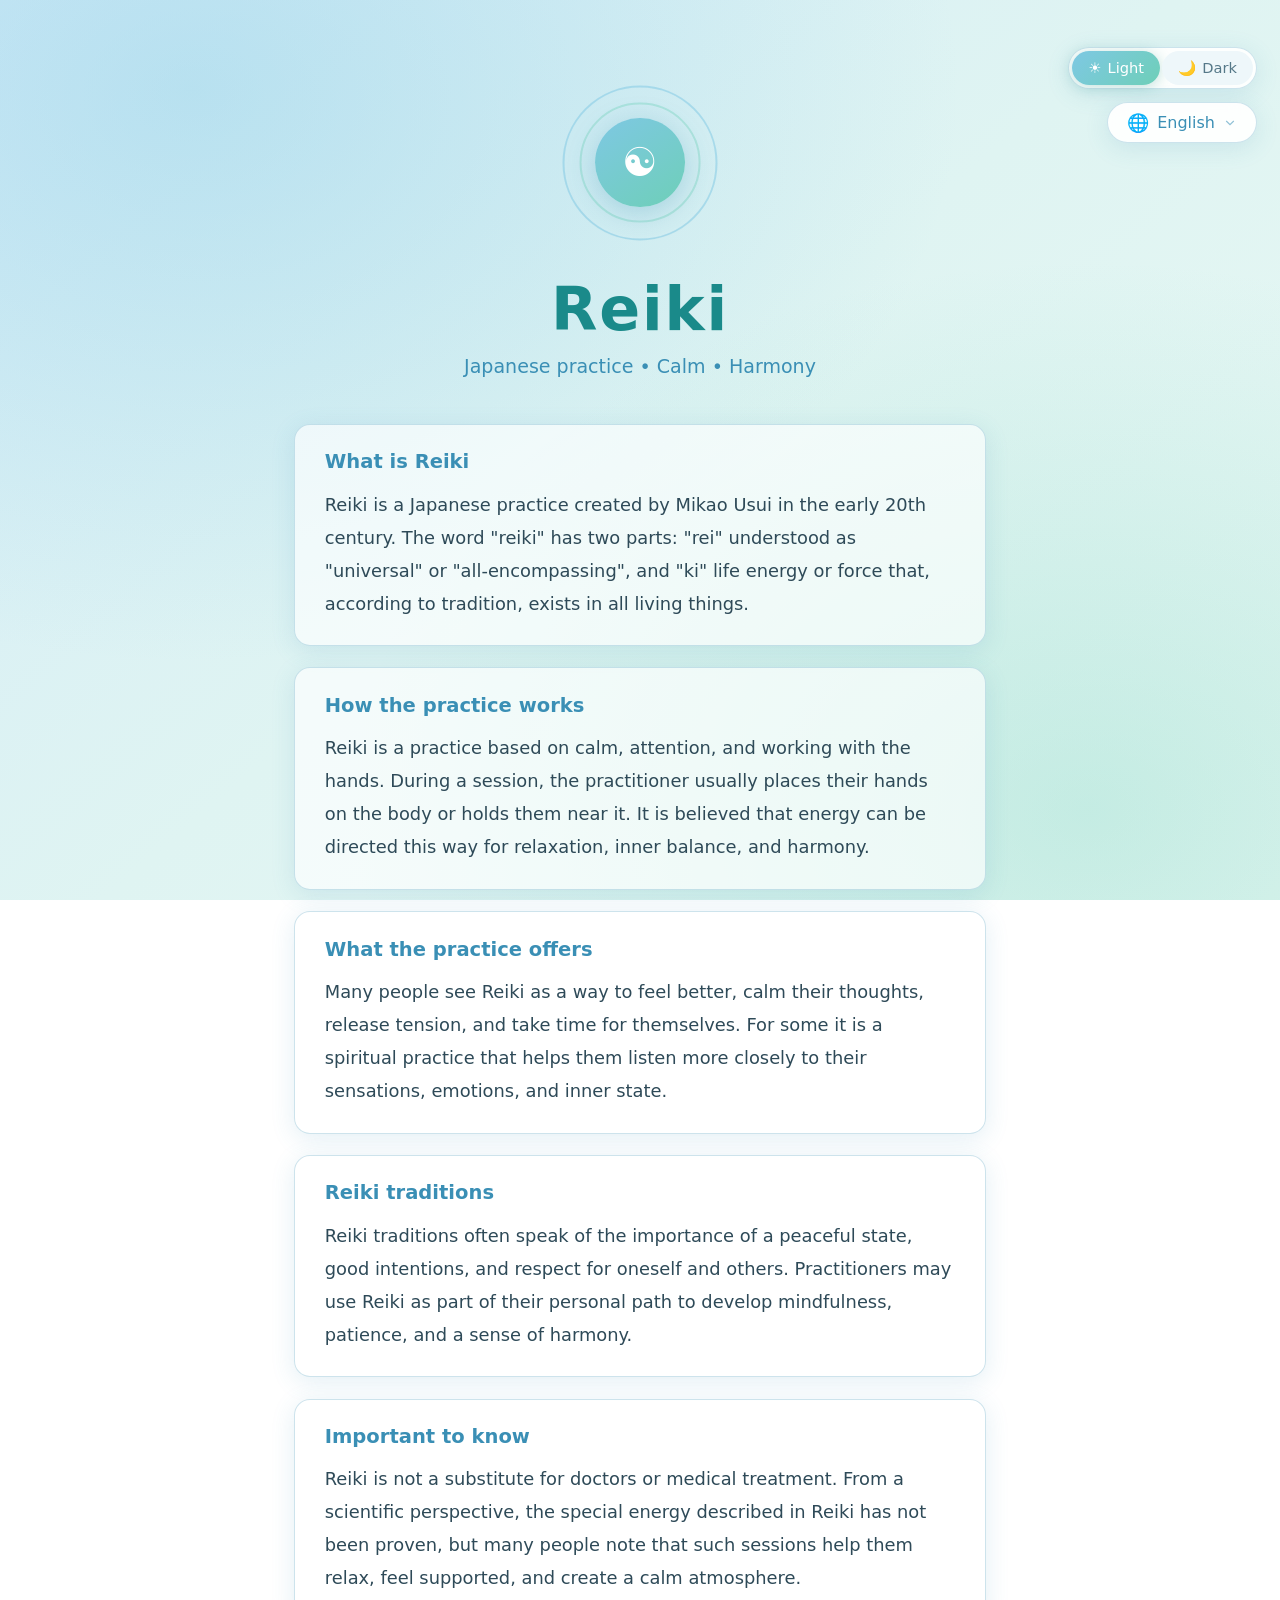
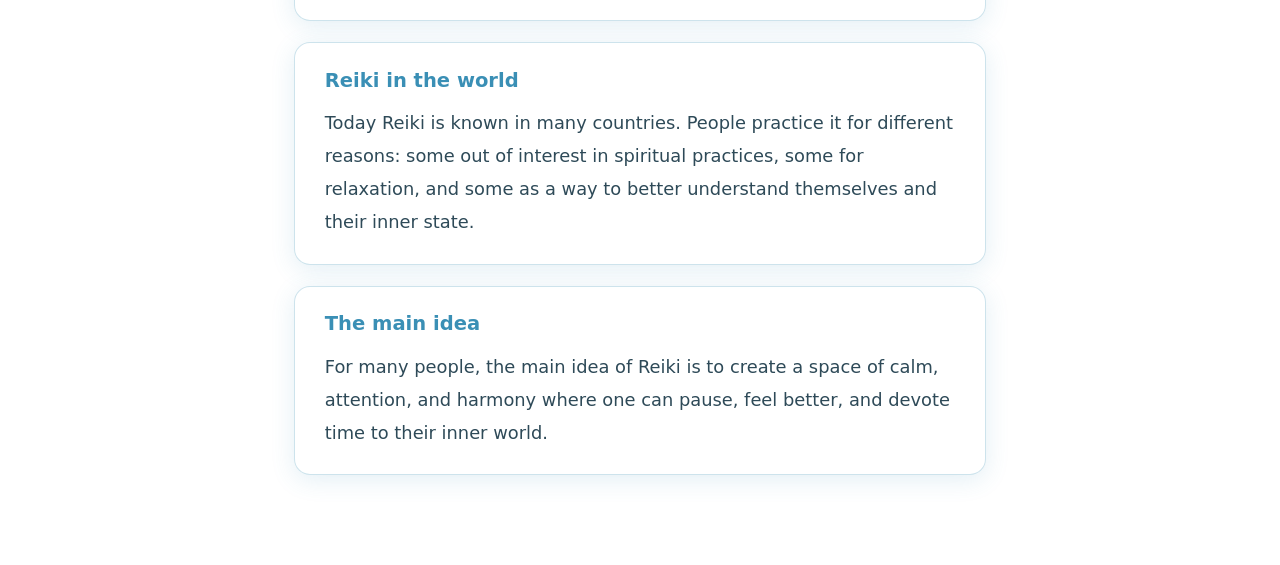
==== commit aea30421: "Add files via upload" ====
--- a/index.html
+++ b/index.html
@@ -1,1695 +1,87 @@
-<!DOCTYPE html>
-<!-- Daria Amrita | GitHub Pages | bundled 2026-06-20 | НЕ загружайте index.source.html -->
-
-
+<!DOCTYPE html>
 <html lang="en">
 <head>
   <meta charset="UTF-8">
   <meta name="viewport" content="width=device-width, initial-scale=1.0">
-  <meta name="description" content="Daria Amrita Light guide, cosmoenergetics, Reiki practitioner Israel">
-  <title>Daria Amrita</title>
-  <script>
-    (function () {
-      if (!/github\.io$/i.test(location.hostname)) {
-        return;
-      }
-      var parts = location.pathname.split('/').filter(Boolean);
-      if (parts.length && /\.html?$/i.test(parts[parts.length - 1])) {
-        parts.pop();
-      }
-      if (parts.length) {
-        var base = document.createElement('base');
-        base.href = '/' + parts.join('/') + '/';
-        document.head.appendChild(base);
-      }
-    })();
-  </script>
-  <script>
-    (function () {
-      if (localStorage.getItem('theme') === 'dark') {
-        document.documentElement.setAttribute('data-theme', 'dark');
-      }
-      var lang = localStorage.getItem('lang') || 'en';
-      document.documentElement.lang = lang;
-      if (lang === 'ar' || lang === 'he') {
-        document.documentElement.dir = 'rtl';
-      }
-    })();
-  </script>
-  <style>
-/* =========================
-   CSS — Дарья Амрита
-   ========================= */
+  <title>Reiki calm and harmony</title>
+  <link rel="stylesheet" href="styles.css?v=11">
+</head>
+<body class="theme-light" data-lang="en">
+  <div class="controls">
+    <div class="theme-switcher" role="group">
+      <button class="theme-btn active" type="button" data-theme="light">
+        <span class="theme-icon">☀</span>
+        <span data-i18n="themeLight">Light</span>
+      </button>
+      <button class="theme-btn" type="button" data-theme="dark">
+        <span class="theme-icon">🌙</span>
+        <span data-i18n="themeDark">Dark</span>
+      </button>
+    </div>
 
-*,
-*::before,
-*::after {
-  margin: 0;
-  padding: 0;
-  box-sizing: border-box;
-}
-
-:root {
-  --bg-body: linear-gradient(180deg, #fff7fb, #e8f8ff, #fff7e6);
-  --overlay-1: rgba(255, 192, 203, 0.25);
-  --overlay-2: rgba(173, 216, 230, 0.25);
-  --text: #333;
-  --text-muted: #666;
-  --text-quote: #444;
-  --title: #ff5fa2;
-  --accent: #5a7cff;
-  --card-bg: rgba(255, 255, 255, 0.75);
-  --card-shadow: rgba(0, 0, 0, 0.08);
-  --avatar-border: #fff;
-  --avatar-shadow: rgba(0, 0, 0, 0.15);
-  --btn-gradient: linear-gradient(90deg, #ff77aa, #7ecbff);
-  --btn-shadow: rgba(0, 0, 0, 0.15);
-  --theme-switch-bg: rgba(255, 255, 255, 0.9);
-  --theme-switch-border: rgba(0, 0, 0, 0.08);
-  --theme-switch-inactive: #555;
-  --theme-switch-active-bg: linear-gradient(90deg, #ff77aa, #7ecbff);
-  --theme-switch-active-text: #fff;
-}
-
-[data-theme="dark"] {
-  --bg-body: linear-gradient(180deg, #1a1525, #252038, #1e1a2e);
-  --overlay-1: rgba(255, 127, 180, 0.12);
-  --overlay-2: rgba(126, 203, 255, 0.12);
-  --text: #e8e4f0;
-  --text-muted: #a8a0b8;
-  --text-quote: #d4cee8;
-  --title: #ff8fc4;
-  --accent: #8ba8ff;
-  --card-bg: rgba(40, 34, 58, 0.85);
-  --card-shadow: rgba(0, 0, 0, 0.35);
-  --avatar-border: #3d3558;
-  --avatar-shadow: rgba(0, 0, 0, 0.4);
-  --btn-gradient: linear-gradient(90deg, #c95d8a, #5a9fd4);
-  --btn-shadow: rgba(0, 0, 0, 0.35);
-  --theme-switch-bg: rgba(40, 34, 58, 0.95);
-  --theme-switch-border: rgba(255, 255, 255, 0.1);
-  --theme-switch-inactive: #c8c0d8;
-  --theme-switch-active-bg: linear-gradient(90deg, #c95d8a, #5a9fd4);
-  --theme-switch-active-text: #fff;
-}
-
-html {
-  scroll-behavior: smooth;
-}
-
-body {
-  font-family: Arial, Helvetica, sans-serif;
-  background: var(--bg-body);
-  color: var(--text);
-  line-height: 1.5;
-  transition: background 0.35s ease, color 0.35s ease;
-}
-
-.toolbar {
-  position: fixed;
-  top: 16px;
-  right: 16px;
-  z-index: 100;
-  display: flex;
-  flex-direction: column;
-  align-items: flex-end;
-  gap: 10px;
-  max-width: calc(100% - 32px);
-}
-
-.lang-switch {
-  display: flex;
-  align-items: center;
-  gap: 8px;
-  padding: 6px 14px 6px 12px;
-  border-radius: 50px;
-  background: var(--theme-switch-bg);
-  border: 1px solid var(--theme-switch-border);
-  box-shadow: 0 6px 20px var(--card-shadow);
-  backdrop-filter: blur(10px);
-  -webkit-backdrop-filter: blur(10px);
-}
-
-.lang-switch__icon {
-  font-size: 18px;
-  line-height: 1;
-}
-
-.lang-switch__select {
-  border: none;
-  background: transparent;
-  color: var(--text);
-  font-family: inherit;
-  font-size: 14px;
-  font-weight: bold;
-  cursor: pointer;
-  max-width: 160px;
-  padding: 4px 0;
-}
-
-.lang-switch__select:focus-visible {
-  outline: 2px solid var(--accent);
-  outline-offset: 2px;
-  border-radius: 4px;
-}
-
-[data-theme="dark"] .lang-switch__select {
-  color-scheme: light;
-}
-
-[data-theme="dark"] .lang-switch__select option {
-  color: #1a1a1a;
-  background-color: #fff;
-}
-
-.theme-switch {
-  display: flex;
-  gap: 0;
-  padding: 4px;
-  border-radius: 50px;
-  background: var(--theme-switch-bg);
-  border: 1px solid var(--theme-switch-border);
-  box-shadow: 0 6px 20px var(--card-shadow);
-  backdrop-filter: blur(10px);
-  -webkit-backdrop-filter: blur(10px);
-}
-
-.theme-switch__btn {
-  padding: 10px 16px;
-  border: none;
-  border-radius: 50px;
-  cursor: pointer;
-  font-family: inherit;
-  font-size: 14px;
-  font-weight: bold;
-  color: var(--theme-switch-inactive);
-  background: transparent;
-  transition: background 0.25s ease, color 0.25s ease;
-}
-
-.theme-switch__btn.is-active {
-  background: var(--theme-switch-active-bg);
-  color: var(--theme-switch-active-text);
-}
-
-.theme-switch__btn:focus-visible {
-  outline: 2px solid var(--accent);
-  outline-offset: 2px;
-}
-
-.hero {
-  min-height: 100vh;
-  position: relative;
-  overflow: hidden;
-}
-
-.overlay {
-  position: absolute;
-  inset: 0;
-  pointer-events: none;
-  background:
-    radial-gradient(circle at top left, var(--overlay-1), transparent 40%),
-    radial-gradient(circle at bottom right, var(--overlay-2), transparent 40%);
-  transition: background 0.35s ease;
-}
-
-.content {
-  position: relative;
-  z-index: 2;
-  max-width: 850px;
-  margin: 0 auto;
-  padding: 40px 20px 80px;
-  text-align: center;
-}
-
-.avatar {
-  width: 180px;
-  height: 180px;
-  border-radius: 50%;
-  object-fit: cover;
-  border: 6px solid var(--avatar-border);
-  box-shadow: 0 10px 30px var(--avatar-shadow);
-  margin-bottom: 25px;
-  transition: border-color 0.35s ease, box-shadow 0.35s ease;
-}
-
-.page-title {
-  font-size: 48px;
-  margin-bottom: 10px;
-  color: var(--title);
-  transition: color 0.35s ease;
-}
-
-.tagline {
-  font-size: 20px;
-  line-height: 1.5;
-  color: var(--accent);
-  font-weight: bold;
-  margin-bottom: 14px;
-  transition: color 0.35s ease;
-}
-
-.button--header {
-  margin-bottom: 32px;
-}
-
-.card__note {
-  margin-top: 8px;
-  line-height: 1.7;
-  font-size: 18px;
-  font-style: italic;
-}
-
-.card__list--roles {
-  margin-bottom: 15px;
-}
-
-.site-footer__sign {
-  margin-top: 12px;
-  font-weight: bold;
-  color: var(--title);
-  transition: color 0.35s ease;
-}
-
-.intro {
-  margin-bottom: 40px;
-}
-
-.intro p {
-  font-size: 22px;
-  line-height: 1.6;
-  margin-bottom: 16px;
-}
-
-.intro p:last-child {
-  margin-bottom: 0;
-}
-
-.card {
-  background: var(--card-bg);
-  backdrop-filter: blur(10px);
-  -webkit-backdrop-filter: blur(10px);
-  border-radius: 24px;
-  padding: 30px;
-  margin-bottom: 25px;
-  box-shadow: 0 10px 25px var(--card-shadow);
-  text-align: start;
-  transition: background 0.35s ease, box-shadow 0.35s ease;
-}
-
-.card__title {
-  margin-bottom: 20px;
-  color: var(--accent);
-  font-size: 28px;
-  font-weight: bold;
-  transition: color 0.35s ease;
-}
-
-.card p {
-  margin-bottom: 15px;
-  line-height: 1.7;
-  font-size: 18px;
-}
-
-.card p:last-child {
-  margin-bottom: 0;
-}
-
-.card__list {
-  list-style: none;
-}
-
-.card__list li {
-  margin-bottom: 14px;
-  line-height: 1.6;
-  font-size: 18px;
-}
-
-.card__list li:last-child {
-  margin-bottom: 0;
-}
-
-.quote {
-  margin: 40px 0;
-  font-size: 26px;
-  line-height: 1.7;
-  color: var(--text-quote);
-  font-style: italic;
-  transition: color 0.35s ease;
-}
-
-.button {
-  display: inline-block;
-  padding: 18px 40px;
-  border: none;
-  border-radius: 50px;
-  cursor: pointer;
-  text-decoration: none;
-  background: var(--btn-gradient);
-  color: #fff;
-  font-size: 22px;
-  font-weight: bold;
-  transition: transform 0.3s ease, box-shadow 0.3s ease, background 0.35s ease;
-  box-shadow: 0 10px 25px var(--btn-shadow);
-}
-
-.button:hover {
-  transform: scale(1.05);
-}
-
-.button:focus-visible {
-  outline: 3px solid var(--accent);
-  outline-offset: 4px;
-}
-
-.site-footer {
-  margin-top: 50px;
-  font-size: 20px;
-  color: var(--text-muted);
-  transition: color 0.35s ease;
-}
-
-.contact-card__lead {
-  margin-bottom: 8px;
-  font-size: 18px;
-  font-weight: bold;
-  line-height: 1.5;
-}
-
-.contact-card__phone {
-  margin-bottom: 20px;
-  font-size: 18px;
-  line-height: 1.5;
-}
-
-.contact-card a {
-  color: var(--accent);
-  font-weight: bold;
-  text-decoration: none;
-  transition: color 0.35s ease;
-}
-
-.contact-card a:hover,
-.contact-card a:focus-visible {
-  text-decoration: underline;
-}
-
-.contact-card .social-grid {
-  display: grid;
-  grid-template-columns: repeat(2, 1fr);
-  gap: 16px;
-  margin-top: 24px;
-}
-
-.visually-hidden {
-  position: absolute;
-  width: 1px;
-  height: 1px;
-  padding: 0;
-  margin: -1px;
-  overflow: hidden;
-  clip: rect(0, 0, 0, 0);
-  white-space: nowrap;
-  border: 0;
-}
-
-.reiki-banner {
-  margin-bottom: 25px;
-}
-
-.reiki-card {
-  flex-direction: column;
-  gap: 10px;
-  max-width: 360px;
-  margin: 0 auto;
-  padding: 24px 18px;
-  font-size: 16px;
-}
-
-.reiki-card__text {
-  line-height: 1.45;
-}
-
-.reiki-card__link {
-  font-size: 18px;
-  font-weight: bold;
-  text-decoration: underline;
-  text-underline-offset: 3px;
-}
-
-.social-card {
-  display: flex;
-  align-items: center;
-  justify-content: center;
-  min-height: 110px;
-  padding: 20px 14px;
-  background: var(--card-bg);
-  backdrop-filter: blur(10px);
-  -webkit-backdrop-filter: blur(10px);
-  border-radius: 24px;
-  box-shadow: 0 10px 25px var(--card-shadow);
-  text-decoration: none;
-  color: var(--accent);
-  font-size: 17px;
-  font-weight: bold;
-  line-height: 1.3;
-  text-align: center;
-  transition: transform 0.3s ease, box-shadow 0.35s ease, background 0.35s ease, color 0.35s ease;
-}
-
-.social-card:hover {
-  transform: translateY(-4px);
-  box-shadow: 0 14px 30px var(--card-shadow);
-}
-
-.social-card:focus-visible {
-  outline: 3px solid var(--accent);
-  outline-offset: 4px;
-}
-
-html[lang="zh"] body,
-html[lang="ja"] body,
-html[lang="ko"] body {
-  font-family: "Segoe UI", "Microsoft YaHei", "PingFang SC", "Hiragino Sans", "Malgun Gothic", sans-serif;
-}
-
-html[lang="ar"] body,
-html[lang="he"] body {
-  font-family: "Segoe UI", Tahoma, Arial, sans-serif;
-}
-
-@media (max-width: 768px) {
-  .toolbar {
-    top: 12px;
-    right: 12px;
-    left: 12px;
-    align-items: stretch;
-  }
-
-  .lang-switch {
-    justify-content: center;
-  }
-
-  .lang-switch__select {
-    flex: 1;
-    max-width: none;
-  }
-
-  .theme-switch {
-    justify-content: center;
-  }
-
-  .theme-switch__btn {
-    flex: 1;
-    padding: 10px 12px;
-    font-size: 13px;
-  }
-
-  .content {
-    padding-top: 120px;
-  }
-
-  .page-title {
-    font-size: 36px;
-  }
-
-  .tagline {
-    font-size: 17px;
-  }
-
-  .card__note {
-    font-size: 16px;
-  }
-
-  .intro p {
-    font-size: 18px;
-  }
-
-  .card {
-    padding: 22px;
-  }
-
-  .card__title {
-    font-size: 24px;
-  }
-
-  .card p,
-  .card__list li,
-  .contact-card__lead,
-  .contact-card__phone {
-    font-size: 16px;
-  }
-
-  .quote {
-    font-size: 22px;
-  }
-
-  .button {
-    width: 100%;
-    font-size: 20px;
-  }
-
-  .contact-card .social-grid {
-    grid-template-columns: 1fr;
-  }
-
-  .social-card {
-    min-height: 72px;
-    font-size: 16px;
-  }
-}
-
-@media (prefers-reduced-motion: reduce) {
-  html {
-    scroll-behavior: auto;
-  }
-
-  body,
-  .overlay,
-  .avatar,
-  .page-title,
-  .card,
-  .card__title,
-  .quote,
-  .button,
-  .site-footer,
-  .contact-card a,
-  .social-card,
-  .theme-switch__btn {
-    transition: none;
-  }
-
-  .social-card:hover {
-    transform: none;
-  }
-
-  .button {
-    transition: none;
-  }
-
-  .button:hover {
-    transform: none;
-  }
-}
-
-  </style>
-</head>
-<body>
-
-  <div class="toolbar">
-    <label class="lang-switch">
-      <span class="lang-switch__icon" aria-hidden="true">🌐</span>
-      <select id="lang-select" class="lang-switch__select" aria-label="Site language">
-        <option value="en" selected>English</option>
-        <option value="ru">Русский</option>
-        <option value="uk">Українська</option>
-        <option value="de">Deutsch</option>
-        <option value="fr">Français</option>
-        <option value="es">Español</option>
-        <option value="it">Italiano</option>
-        <option value="pt">Português</option>
-        <option value="pl">Polski</option>
-        <option value="tr">Türkçe</option>
-        <option value="ar">العربية</option>
-        <option value="he">עברית</option>
-        <option value="zh">中文</option>
-        <option value="ja">日本語</option>
-        <option value="ko">한국어</option>
-      </select>
-    </label>
-
-    <div class="theme-switch" role="group" aria-label="Display theme">
-      <button
-        type="button"
-        class="theme-switch__btn is-active"
-        data-theme-set="light"
-        aria-pressed="true"
-        data-i18n="themeLight"
-      >
-        ☀️ Light
+    <div class="lang-switcher">
+      <button class="lang-btn" type="button" aria-haspopup="listbox" aria-expanded="false">
+        <span class="lang-icon" aria-hidden="true">🌐</span>
+        <span class="lang-current">English</span>
+        <svg class="icon-chevron" viewBox="0 0 24 24" aria-hidden="true">
+          <path d="M6 9l6 6 6-6" fill="none" stroke="currentColor" stroke-width="2" stroke-linecap="round"/>
+        </svg>
       </button>
-      <button
-        type="button"
-        class="theme-switch__btn"
-        data-theme-set="dark"
-        aria-pressed="false"
-        data-i18n="themeDark"
-      >
-        🌙 Dark
-      </button>
+      <ul class="lang-menu" role="listbox" hidden></ul>
     </div>
   </div>
 
-  <div class="hero">
-    <div class="overlay" aria-hidden="true"></div>
+  <main class="page">
+    <div class="hero-top">
+      <div class="symbol-wrap" aria-hidden="true">
+        <div class="symbol-ring outer"></div>
+        <div class="symbol-ring middle"></div>
+        <div class="symbol-core">☯</div>
+      </div>
 
-    <main class="content">
+      <h1 class="title" data-i18n="title">Reiki</h1>
+      <p class="subtitle" data-i18n="subtitle">Japanese practice • Calm • Harmony</p>
+    </div>
 
-      <header>
-        <img
-          class="avatar"
-          src="https://i.postimg.cc/G3xcrHGc/Whats-App-Image-2026-05-20-at-17-21-42.jpg"
-          alt="Photo Daria Amrita"
-          width="180"
-          height="180"
-          loading="eager"
-          data-i18n-alt="avatarAlt"
-        >
-        <h1 class="page-title" data-i18n="pageTitle">Daria Amrita</h1>
-        <p class="tagline" data-i18n="tagline">Light guide • Cosmoenergetics • Reiki practitioner</p>
-        <a class="button button--header" href="#contact" data-scroll-to="contact" data-i18n="contactBtn">
-          Book a consultation
-        </a>
-        <div class="intro">
-          <p data-i18n="intro1">Are you going through a period of consciousness transformation and looking for a guide on this path?</p>
-          <p data-i18n="intro2">Do you want to find harmony with yourself, release limiting beliefs, and take your life to a new level?</p>
-          <p data-i18n="intro3">Do you seek to restore inner balance, fill with energy, and feel more calm, confidence, and inspiration?</p>
-          <p data-i18n="intro4">Then I will be happy to accompany you on this path</p>
-        </div>
-      </header>
+    <div class="content">
+      <div>
+        <h2 data-i18n="sec1">What is Reiki</h2>
+        <p data-i18n="p1">Reiki is a Japanese practice created by Mikao Usui in the early 20th century. The word "reiki" has two parts: "rei" understood as "universal" or "all-encompassing", and "ki" life energy or force that, according to tradition, exists in all living things.</p>
+      </div>
 
-      <section class="card" aria-labelledby="practices-title">
-        <h2 class="card__title" id="practices-title" data-i18n="practicesTitle">Practices and directions</h2>
-        <ul class="card__list">
-          <li data-i18n="practice1">Cosmoenergetics</li>
-          <li data-i18n="practice2">Reiki energy healing</li>
-          <li data-i18n="practice3">Work with Light energies</li>
-          <li data-i18n="practice4">Energetic diagnosis and cleansing</li>
-          <li data-i18n="practice5">Channeling</li>
-          <li data-i18n="practice6">I make natural candles from beeswax</li>
-        </ul>
-      </section>
+      <div>
+        <h2 data-i18n="sec2">How the practice works</h2>
+        <p data-i18n="p2">Reiki is a practice based on calm, attention, and working with the hands. During a session, the practitioner usually places their hands on the body or holds them near it. It is believed that energy can be directed this way for relaxation, inner balance, and harmony.</p>
+      </div>
 
-      <section class="card" aria-labelledby="audience-title">
-        <h2 class="card__title" id="audience-title" data-i18n="audienceTitle">Who can I help?</h2>
-        <ul class="card__list">
-          <li data-i18n="audience1">Women and girls</li>
-          <li data-i18n="audience2">Children</li>
-          <li data-i18n="audience3">People of golden age</li>
-          <li data-i18n="audience4">Those going through difficult life situations and periods of change</li>
-          <li data-i18n="audience5">During pre-surgery preparation and post-surgery recovery</li>
-          <li data-i18n="audience6">During pregnancy and the postpartum period</li>
-          <li data-i18n="audience7">Those seeking inner harmony, calm, and a resourceful state</li>
-        </ul>
-      </section>
+      <div>
+        <h2 data-i18n="sec3">What the practice offers</h2>
+        <p data-i18n="p3">Many people see Reiki as a way to feel better, calm their thoughts, release tension, and take time for themselves. For some it is a spiritual practice that helps them listen more closely to their sensations, emotions, and inner state.</p>
+      </div>
 
-      <section class="card" aria-labelledby="about-title">
-        <h2 class="card__title" id="about-title" data-i18n="aboutTitle">About me</h2>
-        <p data-i18n="aboutP1">My name is Daria Amrita</p>
-        <p data-i18n="aboutP2">I hold a B.A. bachelor's degree in healthcare systems management</p>
-        <ul class="card__list card__list--roles">
-          <li data-i18n="aboutRole1">Reiki practitioner, Cosmoenergetics practitioner</li>
-          <li data-i18n="aboutRole2">Light guide</li>
-          <li data-i18n="aboutRole3">Doula</li>
-        </ul>
-        <p data-i18n="aboutP3">In my work I combine energy practices, intuitive sensing, and gentle support for a person on the path of inner change</p>
-        <p data-i18n="aboutP4">Healing through channeling</p>
-        <ul class="card__list">
-          <li data-i18n="aboutHeal1">Receiving messages</li>
-          <li data-i18n="aboutHeal2">Identifying emotional and energetic blocks</li>
-          <li data-i18n="aboutHeal3">Personal support in the process of healing, growth, and development</li>
-        </ul>
-        <p data-i18n="aboutP5">Every person is unique, so the work is tailored individually to your request, state, and life situation</p>
-        <p data-i18n="aboutP6">My goal is to help you unlock your inner potential, restore connection with yourself, and find more harmony, energy, and awareness in life</p>
-      </section>
+      <div>
+        <h2 data-i18n="sec4">Reiki traditions</h2>
+        <p data-i18n="p4">Reiki traditions often speak of the importance of a peaceful state, good intentions, and respect for oneself and others. Practitioners may use Reiki as part of their personal path to develop mindfulness, patience, and a sense of harmony.</p>
+      </div>
 
-      <section
-        id="contact"
-        class="card contact-card"
-        aria-labelledby="contact-title"
-        tabindex="-1"
-      >
-        <h2 class="card__title" id="contact-title" data-i18n="contactSocialLead">My contacts:</h2>
+      <div>
+        <h2 data-i18n="sec5">Important to know</h2>
+        <p data-i18n="p5">Reiki is not a substitute for doctors or medical treatment. From a scientific perspective, the special energy described in Reiki has not been proven, but many people note that such sessions help them relax, feel supported, and create a calm atmosphere.</p>
+      </div>
 
-        <div class="social-grid">
-          <a
-            class="social-card"
-            href="https://api.whatsapp.com/send/?phone=972504246548"
-            target="_blank"
-            rel="noopener noreferrer"
-            data-i18n="socialWhatsApp"
-          >💬 WhatsApp</a>
-          <a
-            class="social-card"
-            href="https://youtube.com/@dariamrita?si=xguHgvU_ulY8SpUN"
-            target="_blank"
-            rel="noopener noreferrer"
-            data-i18n="socialYoutube"
-          >▶️ YouTube</a>
-          <a
-            class="social-card"
-            href="https://mail.google.com/mail/?view=cm&fs=1&to=daria1joy@gmail.com"
-            target="_blank"
-            rel="noopener noreferrer"
-            data-i18n="socialEmail"
-          >📧 Gmail</a>
-          <a
-            class="social-card"
-            href="https://www.facebook.com/share/1Fx1Rzk5zf/"
-            target="_blank"
-            rel="noopener noreferrer"
-            data-i18n="socialFacebook"
-          >📘 Facebook</a>
-        </div>
-      </section>
+      <div>
+        <h2 data-i18n="sec6">Reiki in the world</h2>
+        <p data-i18n="p6">Today Reiki is known in many countries. People practice it for different reasons: some out of interest in spiritual practices, some for relaxation, and some as a way to better understand themselves and their inner state.</p>
+      </div>
 
-      <section class="reiki-banner" aria-labelledby="reiki-title">
-        <h2 class="visually-hidden" id="reiki-title" data-i18n="reikiTitle">About Reiki</h2>
-        <a
-          class="social-card reiki-card"
-          href="https://dariamrita.github.io/Reiki/"
-          target="_blank"
-          rel="noopener noreferrer"
-        >
-          <span class="reiki-card__text" data-i18n="reikiText">If you don't know what Reiki is, </span>
-          <span class="reiki-card__link" data-i18n="reikiLink">click on me</span>
-        </a>
-      </section>
+      <div>
+        <h2 data-i18n="sec7">The main idea</h2>
+        <p data-i18n="p7">For many people, the main idea of Reiki is to create a space of calm, attention, and harmony where one can pause, feel better, and devote time to their inner world.</p>
+      </div>
+    </div>
+  </main>
 
-      <footer class="site-footer">
-        <p data-i18n="footer">With love and respect for your path ❤️</p>
-        <p class="site-footer__sign" data-i18n="footerSign">Daria Amrita</p>
-      </footer>
-
-    </main>
-  </div>
-  <script>
-(function () {
-  'use strict';
-
-  const TRANSLATIONS = {
-    ru: {
-      metaDescription: 'Дарья Амрита проводник Света, Космоэнергет, практик Рейки Израиль',
-      pageTitle: 'Дарья Амрита',
-      avatarAlt: 'Фото Дарья Амрита',
-      tagline: 'Проводник света • Космоэнергет • Практик Рейки',
-      intro1: 'Проходите период трансформации сознания и ищете проводника на этом пути?',
-      intro2: 'Хотите обрести гармонию с собой, освободиться от ограничивающих убеждений и вывести свою жизнь на новый уровень?',
-      intro3: 'Стремитесь восстановить внутренний баланс, наполниться энергией и почувствовать больше спокойствия, уверенности и вдохновения?',
-      intro4: 'Тогда я буду рада сопровождать вас на этом пути',
-      practicesTitle: 'Практики и направления',
-      practice1: 'Космоэнергетика',
-      practice2: 'Исцеление энергией Рейки',
-      practice3: 'Работа с энергиями Света',
-      practice4: 'Энергетическая диагностика и очищение',
-      practice5: 'Ченнелинг',
-      practice6: 'Изготовляю натуральные свечи из пчелиного воска',
-      audienceTitle: 'Кому я могу помочь?',
-      audience1: 'Женщинам и девушкам',
-      audience2: 'Детям',
-      audience3: 'Людям золотого возраста',
-      audience4: 'Тем, кто проходит через сложные жизненные ситуации и периоды перемен',
-      audience5: 'В период подготовки к операции и восстановления после операции',
-      audience6: 'Во время беременности и в послеродовой период',
-      audience7: 'Тем, кто ищет внутреннюю гармонию, спокойствие и ресурсное состояние',
-      aboutTitle: 'Обо мне',
-      aboutP1: 'Меня зовут Дарья Амрита',
-      aboutRole1: 'Практик Рейки, Космоэнергет',
-      aboutRole2: 'Проводник Света',
-      aboutRole3: 'Доула',
-      aboutP2: 'Имею B.A. степень бакалавра по управлению системами здравоохранения',
-      aboutP3: 'В своей работе я объединяю энергетические практики, интуитивное чувствование и мягкую поддержку человека на пути внутренних изменений',
-      aboutP4: 'Исцеление через ченнелинг',
-      aboutHeal1: 'Получение посланий',
-      aboutHeal2: 'Выявление эмоциональных и энергетических блоков',
-      aboutHeal3: 'Личное сопровождение в процессе исцеления, роста и развития',
-      aboutP5: 'Каждый человек уникален, поэтому работа выстраивается индивидуально под ваш запрос, состояние и жизненную ситуацию',
-      aboutP6: 'Моя цель помочь вам раскрыть внутренний потенциал, восстановить связь с собой и обрести больше гармонии, энергии и осознанности в жизни',
-      contactBtn: 'Запишитесь на консультацию',
-      contactSocialLead: 'Мои контакты:',
-      socialWhatsApp: '💬 WhatsApp',
-      socialYoutube: '▶️ YouTube',
-      socialEmail: '📧 Gmail',
-      socialFacebook: '📘 Facebook',
-      reikiTitle: 'О Рейки',
-      reikiText: 'Если вы не знаете, что такое Рейки, ',
-      reikiLink: 'нажми на меня',
-      footer: 'С любовью и уважением к вашему пути ❤️',
-      footerSign: 'Дарья Амрита',
-      themeLight: '☀️ Светлая',
-      themeDark: '🌙 Тёмная',
-      ariaTheme: 'Тема оформления',
-      ariaLang: 'Язык сайта',
-    },
-    en: {
-      metaDescription: 'Daria Amrita Light guide, cosmoenergetics, Reiki practitioner Israel',
-      pageTitle: 'Daria Amrita',
-      avatarAlt: 'Photo Daria Amrita',
-      tagline: 'Light guide • Cosmoenergetics • Reiki practitioner',
-      intro1: 'Are you going through a period of consciousness transformation and looking for a guide on this path?',
-      intro2: 'Do you want to find harmony with yourself, release limiting beliefs, and take your life to a new level?',
-      intro3: 'Do you seek to restore inner balance, fill with energy, and feel more calm, confidence, and inspiration?',
-      intro4: 'Then I will be happy to accompany you on this path',
-      practicesTitle: 'Practices and directions',
-      practice1: 'Cosmoenergetics',
-      practice2: 'Reiki energy healing',
-      practice3: 'Work with Light energies',
-      practice4: 'Energetic diagnosis and cleansing',
-      practice5: 'Channeling',
-      practice6: 'I make natural candles from beeswax',
-      audienceTitle: 'Who can I help?',
-      audience1: 'Women and girls',
-      audience2: 'Children',
-      audience3: 'People of golden age',
-      audience4: 'Those going through difficult life situations and periods of change',
-      audience5: 'During pre-surgery preparation and post-surgery recovery',
-      audience6: 'During pregnancy and the postpartum period',
-      audience7: 'Those seeking inner harmony, calm, and a resourceful state',
-      aboutTitle: 'About me',
-      aboutP1: 'My name is Daria Amrita',
-      aboutRole1: 'Reiki practitioner, Cosmoenergetics practitioner',
-      aboutRole2: 'Light guide',
-      aboutRole3: 'Doula',
-      aboutP2: 'I hold a B.A. bachelor\'s degree in healthcare systems management',
-      aboutP3: 'In my work I combine energy practices, intuitive sensing, and gentle support for a person on the path of inner change',
-      aboutP4: 'Healing through channeling',
-      aboutHeal1: 'Receiving messages',
-      aboutHeal2: 'Identifying emotional and energetic blocks',
-      aboutHeal3: 'Personal support in the process of healing, growth, and development',
-      aboutP5: 'Every person is unique, so the work is tailored individually to your request, state, and life situation',
-      aboutP6: 'My goal is to help you unlock your inner potential, restore connection with yourself, and find more harmony, energy, and awareness in life',
-      contactBtn: 'Book a consultation',
-      contactSocialLead: 'My contacts:',
-      socialWhatsApp: '💬 WhatsApp',
-      socialYoutube: '▶️ YouTube',
-      socialEmail: '📧 Gmail',
-      socialFacebook: '📘 Facebook',
-      reikiTitle: 'About Reiki',
-      reikiText: 'If you don\'t know what Reiki is, ',
-      reikiLink: 'click on me',
-      footer: 'With love and respect for your path ❤️',
-      footerSign: 'Daria Amrita',
-      themeLight: '☀️ Light',
-      themeDark: '🌙 Dark',
-      ariaTheme: 'Display theme',
-      ariaLang: 'Site language',
-    },
-    uk: {
-      metaDescription: 'Дарія Амріта провідниця Світла, Космоенергет, практик Рейкі Ізраїль',
-      pageTitle: 'Дарія Амріта',
-      avatarAlt: 'Фото Дарія Амріта',
-      tagline: 'Провідниця Світла • Космоенергет • Практик Рейкі',
-      intro1: 'Проходите період трансформації свідомості й шукаєте провідника на цьому шляху?',
-      intro2: 'Хочете знайти гармонію із собою, звільнитися від обмежувальних переконань і вивести своє життя на новий рівень?',
-      intro3: 'Прагнете відновити внутрішній баланс, наповнитися енергією та відчути більше спокою, упевненості й натхнення?',
-      intro4: 'Тоді я буду рада супроводжувати вас на цьому шляху',
-      practicesTitle: 'Практики та напрями',
-      practice1: 'Космоенергетика',
-      practice2: 'Зцілення енергією Рейкі',
-      practice3: 'Робота з енергіями Світла',
-      practice4: 'Енергетична діагностика й очищення',
-      practice5: 'Ченнелінг',
-      practice6: 'Виготовляю натуральні свічки з бджолиного воску',
-      audienceTitle: 'Кому я можу допомогти?',
-      audience1: 'Жінкам і дівчатам',
-      audience2: 'Дітям',
-      audience3: 'Людям золотого віку',
-      audience4: 'Тим, хто проходить через складні життєві ситуації та періоди змін',
-      audience5: 'У період підготовки до операції та відновлення після операції',
-      audience6: 'Під час вагітності та в післяпологовий період',
-      audience7: 'Тим, хто шукає внутрішню гармонію, спокій і ресурсний стан',
-      aboutTitle: 'Про мене',
-      aboutP1: 'Мене звати Дарія Амріта',
-      aboutRole1: 'Практик Рейкі, Космоенергет',
-      aboutRole2: 'Провідниця Світла',
-      aboutRole3: 'Доула',
-      aboutP2: 'Маю ступінь бакалавра (B.A.) з управління системами охорони здоров\'я',
-      aboutP3: 'У своїй роботі я поєдную енергетичні практики, інтуїтивне відчуття та м\'яку підтримку людини на шляху внутрішніх змін',
-      aboutP4: 'Зцілення через ченнелінг',
-      aboutHeal1: 'Отримання послань',
-      aboutHeal2: 'Виявлення емоційних та енергетичних блоків',
-      aboutHeal3: 'Особистий супровід у процесі зцілення, зростання та розвитку',
-      aboutP5: 'Кожна людина унікальна, тому робота вибудовується індивідуально під ваш запит, стан і життєву ситуацію',
-      aboutP6: 'Моя мета допомогти вам розкрити внутрішній потенціал, відновити зв\'язок із собою та знайти більше гармонії, енергії й усвідомленості в житті',
-      contactBtn: 'Запишіться на консультацію',
-      contactSocialLead: 'Мої контакти:',
-      socialWhatsApp: '💬 WhatsApp',
-      socialYoutube: '▶️ YouTube',
-      socialEmail: '📧 Gmail',
-      socialFacebook: '📘 Facebook',
-      reikiTitle: 'Про Рейкі',
-      reikiText: 'Якщо ви не знаєте, що таке Рейкі, ',
-      reikiLink: 'натисни на мене',
-      footer: 'З любов\'ю і повагою до вашого шляху ❤️',
-      footerSign: 'Дарія Амріта',
-      themeLight: '☀️ Світла',
-      themeDark: '🌙 Темна',
-      ariaTheme: 'Тема оформлення',
-      ariaLang: 'Мова сайту',
-    },
-    de: {
-      metaDescription: 'Daria Amrita Lichtbegleiterin, Kosmoenergetik, Reiki-Praktizierende Israel',
-      pageTitle: 'Daria Amrita',
-      avatarAlt: 'Foto Daria Amrita',
-      tagline: 'Lichtbegleiterin • Kosmoenergetik • Reiki-Praktizierende',
-      intro1: 'Befinden Sie sich in einer Phase der Bewusstseinstransformation und suchen eine Begleitung auf diesem Weg?',
-      intro2: 'Möchten Sie Harmonie mit sich selbst finden, begrenzende Überzeugungen loslassen und Ihr Leben auf eine neue Ebene bringen?',
-      intro3: 'Möchten Sie Ihr inneres Gleichgewicht wiederherstellen, sich mit Energie füllen und mehr Ruhe, Selbstvertrauen und Inspiration spüren?',
-      intro4: 'Dann begleite ich Sie gerne auf diesem Weg',
-      practicesTitle: 'Praktiken und Richtungen',
-      practice1: 'Kosmoenergetik',
-      practice2: 'Heilung mit Reiki-Energie',
-      practice3: 'Arbeit mit Lichtenergien',
-      practice4: 'Energetische Diagnose und Reinigung',
-      practice5: 'Channeling',
-      practice6: 'Ich stelle natürliche Kerzen aus Bienenwachs her',
-      audienceTitle: 'Wem kann ich helfen?',
-      audience1: 'Frauen und Mädchen',
-      audience2: 'Kindern',
-      audience3: 'Menschen im goldenen Alter',
-      audience4: 'Menschen in schwierigen Lebenssituationen und Veränderungsphasen',
-      audience5: 'Während der Vorbereitung auf eine Operation und der Erholung danach',
-      audience6: 'Während der Schwangerschaft und im Wochenbett',
-      audience7: 'Menschen, die innere Harmonie, Ruhe und einen ressourcenreichen Zustand suchen',
-      aboutTitle: 'Über mich',
-      aboutP1: 'Mein Name ist Daria Amrita',
-      aboutRole1: 'Reiki-Praktizierende, Kosmoenergetik-Praktizierende',
-      aboutRole2: 'Lichtbegleiterin',
-      aboutRole3: 'Doula',
-      aboutP2: 'Ich habe einen B.A.-Bachelorabschluss in Gesundheitssystemmanagement',
-      aboutP3: 'In meiner Arbeit verbinde ich Energiepraktiken, intuitives Spüren und sanfte Unterstützung für Menschen auf dem Weg innerer Veränderung',
-      aboutP4: 'Heilung durch Channeling',
-      aboutHeal1: 'Empfang von Botschaften',
-      aboutHeal2: 'Erkennung emotionaler und energetischer Blockaden',
-      aboutHeal3: 'Persönliche Begleitung im Prozess von Heilung, Wachstum und Entwicklung',
-      aboutP5: 'Jeder Mensch ist einzigartig, deshalb wird die Arbeit individuell auf Ihre Anfrage, Ihren Zustand und Ihre Lebenssituation abgestimmt',
-      aboutP6: 'Mein Ziel ist es, Ihnen zu helfen, Ihr inneres Potenzial zu entfalten, die Verbindung zu sich selbst wiederherzustellen und mehr Harmonie, Energie und Bewusstheit im Leben zu finden',
-      contactBtn: 'Beratung buchen',
-      contactSocialLead: 'Meine Kontakte:',
-      socialWhatsApp: '💬 WhatsApp',
-      socialYoutube: '▶️ YouTube',
-      socialEmail: '📧 Gmail',
-      socialFacebook: '📘 Facebook',
-      reikiTitle: 'Über Reiki',
-      reikiText: 'Wenn Sie nicht wissen, was Reiki ist, ',
-      reikiLink: 'klicke auf mich',
-      footer: 'Mit Liebe und Respekt für Ihren Weg ❤️',
-      footerSign: 'Daria Amrita',
-      themeLight: '☀️ Hell',
-      themeDark: '🌙 Dunkel',
-      ariaTheme: 'Darstellungsthema',
-      ariaLang: 'Sprache der Website',
-    },
-    fr: {
-      metaDescription: 'Daria Amrita guide de Lumière, cosmoénergétique, praticienne Reiki Israël',
-      pageTitle: 'Daria Amrita',
-      avatarAlt: 'Photo Daria Amrita',
-      tagline: 'Guide de Lumière • Cosmoénergétique • Praticienne Reiki',
-      intro1: 'Traversez-vous une période de transformation de la conscience et cherchez-vous un guide sur ce chemin ?',
-      intro2: 'Souhaitez-vous retrouver l\'harmonie avec vous-même, vous libérer des croyances limitantes et faire passer votre vie à un nouveau niveau ?',
-      intro3: 'Cherchez-vous à rétablir l\'équilibre intérieur, vous remplir d\'énergie et ressentir davantage de calme, de confiance et d\'inspiration ?',
-      intro4: 'Alors je serai heureuse de vous accompagner sur ce chemin',
-      practicesTitle: 'Pratiques et orientations',
-      practice1: 'Cosmoénergétique',
-      practice2: 'Guérison par l\'énergie Reiki',
-      practice3: 'Travail avec les énergies de Lumière',
-      practice4: 'Diagnostic et nettoyage énergétiques',
-      practice5: 'Channeling',
-      practice6: 'Je fabrique des bougies naturelles en cire d\'abeille',
-      audienceTitle: 'Qui puis-je aider ?',
-      audience1: 'Les femmes et les filles',
-      audience2: 'Les enfants',
-      audience3: 'Aux personnes du bel âge',
-      audience4: 'Celles et ceux qui traversent des situations de vie difficiles et des périodes de changement',
-      audience5: 'Pendant la préparation préopératoire et la récupération postopératoire',
-      audience6: 'Pendant la grossesse et la période post-partum',
-      audience7: 'Celles et ceux qui recherchent l\'harmonie intérieure, le calme et un état de ressources',
-      aboutTitle: 'À propos de moi',
-      aboutP1: 'Je m\'appelle Daria Amrita',
-      aboutRole1: 'Praticienne Reiki, praticienne en cosmoénergétique',
-      aboutRole2: 'Guide de Lumière',
-      aboutRole3: 'Doula',
-      aboutP2: 'Je détiens un diplôme de licence (B.A.) en gestion des systèmes de santé',
-      aboutP3: 'Dans mon travail, j\'allie pratiques énergétiques, ressenti intuitif et soutien doux de la personne sur le chemin du changement intérieur',
-      aboutP4: 'Guérison par le channeling',
-      aboutHeal1: 'Réception de messages',
-      aboutHeal2: 'Identification des blocages émotionnels et énergétiques',
-      aboutHeal3: 'Accompagnement personnel dans le processus de guérison, croissance et développement',
-      aboutP5: 'Chaque personne est unique, c\'est pourquoi l\'accompagnement est construit de manière individuelle selon votre demande, votre état et votre situation de vie',
-      aboutP6: 'Mon objectif est de vous aider à révéler votre potentiel intérieur, à restaurer le lien avec vous-même et à trouver davantage d\'harmonie, d\'énergie et de conscience dans la vie',
-      contactBtn: 'Réservez une consultation',
-      contactSocialLead: 'Mes contacts :',
-      socialWhatsApp: '💬 WhatsApp',
-      socialYoutube: '▶️ YouTube',
-      socialEmail: '📧 Gmail',
-      socialFacebook: '📘 Facebook',
-      reikiTitle: 'À propos du Reiki',
-      reikiText: 'Si vous ne savez pas ce qu\'est le Reiki, ',
-      reikiLink: 'clique sur moi',
-      footer: 'Avec amour et respect pour votre chemin ❤️',
-      footerSign: 'Daria Amrita',
-      themeLight: '☀️ Clair',
-      themeDark: '🌙 Sombre',
-      ariaTheme: 'Thème d\'affichage',
-      ariaLang: 'Langue du site',
-    },
-    es: {
-      metaDescription: 'Daria Amrita guía de Luz, cosmoenergética, practicante de Reiki Israel',
-      pageTitle: 'Daria Amrita',
-      avatarAlt: 'Foto Daria Amrita',
-      tagline: 'Guía de Luz • Cosmoenergética • Practicante de Reiki',
-      intro1: '¿Estás atravesando un período de transformación de la conciencia y buscas una guía en este camino?',
-      intro2: '¿Quieres encontrar armonía contigo misma, liberarte de creencias limitantes y llevar tu vida a un nuevo nivel?',
-      intro3: '¿Buscas restaurar el equilibrio interior, llenarte de energía y sentir más calma, confianza e inspiración?',
-      intro4: 'Entonces estaré encantada de acompañarte en este camino',
-      practicesTitle: 'Prácticas y direcciones',
-      practice1: 'Cosmoenergética',
-      practice2: 'Sanación con energía Reiki',
-      practice3: 'Trabajo con energías de Luz',
-      practice4: 'Diagnóstico y limpieza energética',
-      practice5: 'Channeling',
-      practice6: 'Elaboro velas naturales de cera de abeja',
-      audienceTitle: '¿A quién puedo ayudar?',
-      audience1: 'Mujeres y niñas',
-      audience2: 'Niños',
-      audience3: 'A personas de la edad dorada',
-      audience4: 'Quienes atraviesan situaciones de vida difíciles y períodos de cambio',
-      audience5: 'Durante la preparación prequirúrgica y la recuperación posquirúrgica',
-      audience6: 'Durante el embarazo y el período posparto',
-      audience7: 'Quienes buscan armonía interior, calma y un estado de recursos',
-      aboutTitle: 'Sobre mí',
-      aboutP1: 'Me llamo Daria Amrita',
-      aboutRole1: 'Practicante de Reiki, practicante de cosmoenergética',
-      aboutRole2: 'Guía de Luz',
-      aboutRole3: 'Doula',
-      aboutP2: 'Tengo un título de licenciatura (B.A.) en gestión de sistemas de salud',
-      aboutP3: 'En mi trabajo combino prácticas energéticas, percepción intuitiva y apoyo suave para la persona en el camino de los cambios internos',
-      aboutP4: 'Sanación a través del channeling',
-      aboutHeal1: 'Recepción de mensajes',
-      aboutHeal2: 'Identificación de bloqueos emocionales y energéticos',
-      aboutHeal3: 'Acompañamiento personal en el proceso de sanación, crecimiento y desarrollo',
-      aboutP5: 'Cada persona es única, por eso el trabajo se adapta de forma individual a tu solicitud, estado y situación de vida',
-      aboutP6: 'Mi objetivo es ayudarte a revelar tu potencial interior, restaurar la conexión contigo misma y encontrar más armonía, energía y consciencia en la vida',
-      contactBtn: 'Reserva una consulta',
-      contactSocialLead: 'Mis contactos:',
-      socialWhatsApp: '💬 WhatsApp',
-      socialYoutube: '▶️ YouTube',
-      socialEmail: '📧 Gmail',
-      socialFacebook: '📘 Facebook',
-      reikiTitle: 'Sobre Reiki',
-      reikiText: 'Si no sabes qué es Reiki, ',
-      reikiLink: 'haz clic en mí',
-      footer: 'Con amor y respeto por tu camino ❤️',
-      footerSign: 'Daria Amrita',
-      themeLight: '☀️ Claro',
-      themeDark: '🌙 Oscuro',
-      ariaTheme: 'Tema de visualización',
-      ariaLang: 'Idioma del sitio',
-    },
-    it: {
-      metaDescription: 'Daria Amrita guida di Luce, cosmoenergetica, praticante Reiki Israele',
-      pageTitle: 'Daria Amrita',
-      avatarAlt: 'Foto Daria Amrita',
-      tagline: 'Guida di Luce • Cosmoenergetica • Praticante Reiki',
-      intro1: 'Stai attraversando un periodo di trasformazione della coscienza e cerchi una guida su questo cammino?',
-      intro2: 'Vuoi trovare armonia con te stessa, liberarti da convinzioni limitanti e portare la tua vita a un nuovo livello?',
-      intro3: 'Cerchi di ristabilire l\'equilibrio interiore, riempirti di energia e sentire più calma, fiducia e ispirazione?',
-      intro4: 'Allora sarò felice di accompagnarti su questo cammino',
-      practicesTitle: 'Pratiche e direzioni',
-      practice1: 'Cosmoenergetica',
-      practice2: 'Guarigione con energia Reiki',
-      practice3: 'Lavoro con le energie della Luce',
-      practice4: 'Diagnosi e pulizia energetica',
-      practice5: 'Channeling',
-      practice6: 'Realizzo candele naturali in cera d\'api',
-      audienceTitle: 'Chi posso aiutare?',
-      audience1: 'Donne e ragazze',
-      audience2: 'Bambini',
-      audience3: 'Persone dell\'età d\'oro',
-      audience4: 'Chi attraversa situazioni di vita difficili e periodi di cambiamento',
-      audience5: 'Durante la preparazione pre-operatoria e il recupero post-operatorio',
-      audience6: 'Durante la gravidanza e il periodo post-partum',
-      audience7: 'Chi cerca armonia interiore, calma e uno stato di risorse',
-      aboutTitle: 'Su di me',
-      aboutP1: 'Mi chiamo Daria Amrita',
-      aboutRole1: 'Praticante Reiki, praticante di cosmoenergetica',
-      aboutRole2: 'Guida di Luce',
-      aboutRole3: 'Doula',
-      aboutP2: 'Possiedo una laurea triennale (B.A.) in gestione dei sistemi sanitari',
-      aboutP3: 'Nel mio lavoro unisco pratiche energetiche, percezione intuitiva e supporto delicato della persona nel percorso dei cambiamenti interiori',
-      aboutP4: 'Guarigione attraverso il channeling',
-      aboutHeal1: 'Ricezione dei messaggi',
-      aboutHeal2: 'Individuazione di blocchi emotivi ed energetici',
-      aboutHeal3: 'Accompagnamento personale nel processo di guarigione, crescita e sviluppo',
-      aboutP5: 'Ogni persona è unica, quindi il lavoro viene costruito in modo individuale in base alla tua richiesta, al tuo stato e alla tua situazione di vita',
-      aboutP6: 'Il mio obiettivo è aiutarti a sbloccare il tuo potenziale interiore, ristabilire la connessione con te stessa e trovare più armonia, energia e consapevolezza nella vita',
-      contactBtn: 'Prenota una consulenza',
-      contactSocialLead: 'I miei contatti:',
-      socialWhatsApp: '💬 WhatsApp',
-      socialYoutube: '▶️ YouTube',
-      socialEmail: '📧 Gmail',
-      socialFacebook: '📘 Facebook',
-      reikiTitle: 'Sul Reiki',
-      reikiText: 'Se non sai cos\'è il Reiki, ',
-      reikiLink: 'clicca su di me',
-      footer: 'Con amore e rispetto per il tuo cammino ❤️',
-      footerSign: 'Daria Amrita',
-      themeLight: '☀️ Chiaro',
-      themeDark: '🌙 Scuro',
-      ariaTheme: 'Tema di visualizzazione',
-      ariaLang: 'Lingua del sito',
-    },
-    pt: {
-      metaDescription: 'Daria Amrita guia de Luz, cosmoenergética, praticante de Reiki Israel',
-      pageTitle: 'Daria Amrita',
-      avatarAlt: 'Foto Daria Amrita',
-      tagline: 'Guia de Luz • Cosmoenergética • Praticante de Reiki',
-      intro1: 'Está a passar por um período de transformação da consciência e procura uma guia neste caminho?',
-      intro2: 'Quer encontrar harmonia consigo mesma, libertar-se de crenças limitantes e levar a sua vida para um novo nível?',
-      intro3: 'Procura restaurar o equilíbrio interior, encher-se de energia e sentir mais calma, confiança e inspiração?',
-      intro4: 'Então terei todo o gosto em acompanhá-la neste caminho',
-      practicesTitle: 'Práticas e direções',
-      practice1: 'Cosmoenergética',
-      practice2: 'Cura com energia Reiki',
-      practice3: 'Trabalho com energias da Luz',
-      practice4: 'Diagnóstico e limpeza energética',
-      practice5: 'Channeling',
-      practice6: 'Faço velas naturais de cera de abelha',
-      audienceTitle: 'Quem posso ajudar?',
-      audience1: 'Mulheres e raparigas',
-      audience2: 'Crianças',
-      audience3: 'A pessoas da idade dourada',
-      audience4: 'Quem passa por situações de vida difíceis e períodos de mudança',
-      audience5: 'Durante a preparação pré-cirúrgica e a recuperação pós-cirúrgica',
-      audience6: 'Durante a gravidez e o período pós-parto',
-      audience7: 'Quem procura harmonia interior, calma e um estado de recursos',
-      aboutTitle: 'Sobre mim',
-      aboutP1: 'O meu nome é Daria Amrita',
-      aboutRole1: 'Praticante de Reiki, praticante de cosmoenergética',
-      aboutRole2: 'Guia de Luz',
-      aboutRole3: 'Doula',
-      aboutP2: 'Possuo licenciatura (B.A.) em gestão de sistemas de saúde',
-      aboutP3: 'No meu trabalho combino práticas energéticas, perceção intuitiva e apoio suave da pessoa no caminho das mudanças internas',
-      aboutP4: 'Cura através do channeling',
-      aboutHeal1: 'Receção de mensagens',
-      aboutHeal2: 'Identificação de bloqueios emocionais e energéticos',
-      aboutHeal3: 'Acompanhamento pessoal no processo de cura, crescimento e desenvolvimento',
-      aboutP5: 'Cada pessoa é única, por isso o trabalho é construído de forma individual para o seu pedido, estado e situação de vida',
-      aboutP6: 'O meu objetivo é ajudá-la a desbloquear o potencial interior, restaurar a ligação consigo mesma e encontrar mais harmonia, energia e consciência na vida',
-      contactBtn: 'Marque uma consulta',
-      contactSocialLead: 'Os meus contactos:',
-      socialWhatsApp: '💬 WhatsApp',
-      socialYoutube: '▶️ YouTube',
-      socialEmail: '📧 Gmail',
-      socialFacebook: '📘 Facebook',
-      reikiTitle: 'Sobre Reiki',
-      reikiText: 'Se não sabe o que é Reiki, ',
-      reikiLink: 'clique em mim',
-      footer: 'Com amor e respeito pelo seu caminho ❤️',
-      footerSign: 'Daria Amrita',
-      themeLight: '☀️ Claro',
-      themeDark: '🌙 Escuro',
-      ariaTheme: 'Tema de exibição',
-      ariaLang: 'Idioma do site',
-    },
-    pl: {
-      metaDescription: 'Daria Amrita przewodniczka Światła, kosmoenergetyka, praktyk Reiki Izrael',
-      pageTitle: 'Daria Amrita',
-      avatarAlt: 'Zdjęcie Daria Amrita',
-      tagline: 'Przewodniczka Światła • Kosmoenergetyka • Praktyk Reiki',
-      intro1: 'Przechodzisz okres transformacji świadomości i szukasz przewodniczki na tej drodze?',
-      intro2: 'Chcesz odnaleźć harmonię ze sobą, uwolnić się od ograniczających przekonań i wynieść swoje życie na nowy poziom?',
-      intro3: 'Pragniesz odzyskać wewnętrzną równowagę, napełnić się energią i poczuć więcej spokoju, pewności siebie oraz inspiracji?',
-      intro4: 'Wtedy z radością będę Ci towarzyszyć na tej drodze',
-      practicesTitle: 'Praktyki i kierunki',
-      practice1: 'Kosmoenergetyka',
-      practice2: 'Uzdrawianie energią Reiki',
-      practice3: 'Praca z energiami Światła',
-      practice4: 'Diagnostyka i oczyszczanie energetyczne',
-      practice5: 'Channeling',
-      practice6: 'Wykonuję naturalne świece z wosku pszczelego',
-      audienceTitle: 'Komu mogę pomóc?',
-      audience1: 'Kobietom i dziewczętom',
-      audience2: 'Dzieciom',
-      audience3: 'Ludziom w złotym wieku',
-      audience4: 'Osobom przechodzącym przez trudne sytuacje życiowe i okresy zmian',
-      audience5: 'W okresie przygotowania do operacji i rekonwalescencji po operacji',
-      audience6: 'W czasie ciąży i w okresie poporodowym',
-      audience7: 'Osobom szukającym wewnętrznej harmonii, spokoju i stanu zasobów',
-      aboutTitle: 'O mnie',
-      aboutP1: 'Nazywam się Daria Amrita',
-      aboutRole1: 'Praktyk Reiki, praktyk kosmoenergetyki',
-      aboutRole2: 'Przewodniczka Światła',
-      aboutRole3: 'Doula',
-      aboutP2: 'Posiadam stopień licencjata (B.A.) w zarządzaniu systemami ochrony zdrowia',
-      aboutP3: 'W swojej pracy łączę praktyki energetyczne, intuicyjne odczuwanie i łagodne wsparcie osoby na drodze wewnętrznych zmian',
-      aboutP4: 'Uzdrawianie przez channeling',
-      aboutHeal1: 'Odbieranie przekazów',
-      aboutHeal2: 'Wykrywanie blokad emocjonalnych i energetycznych',
-      aboutHeal3: 'Osobiste towarzyszenie w procesie uzdrawiania, wzrostu i rozwoju',
-      aboutP5: 'Każda osoba jest wyjątkowa, dlatego praca jest budowana indywidualnie pod Twoją potrzebę, stan i sytuację życiową',
-      aboutP6: 'Moim celem jest pomóc Ci odkryć wewnętrzny potencjał, odbudować kontakt z sobą i znaleźć więcej harmonii, energii oraz świadomości w życiu',
-      contactBtn: 'Umów konsultację',
-      contactSocialLead: 'Moje kontakty:',
-      socialWhatsApp: '💬 WhatsApp',
-      socialYoutube: '▶️ YouTube',
-      socialEmail: '📧 Gmail',
-      socialFacebook: '📘 Facebook',
-      reikiTitle: 'O Reiki',
-      reikiText: 'Jeśli nie wiesz, czym jest Reiki, ',
-      reikiLink: 'kliknij na mnie',
-      footer: 'Z miłością i szacunkiem dla Twojej drogi ❤️',
-      footerSign: 'Daria Amrita',
-      themeLight: '☀️ Jasny',
-      themeDark: '🌙 Ciemny',
-      ariaTheme: 'Motyw wyświetlania',
-      ariaLang: 'Język strony',
-    },
-    tr: {
-      metaDescription: 'Daria Amrita Işık rehberi, Kozmoenerjetik, Reiki uygulayıcısı İsrail',
-      pageTitle: 'Daria Amrita',
-      avatarAlt: 'Fotoğraf Daria Amrita',
-      tagline: 'Işık rehberi • Kozmoenerjetik • Reiki uygulayıcısı',
-      intro1: 'Bilinç dönüşümü döneminden geçiyor ve bu yolda bir rehber mi arıyorsunuz?',
-      intro2: 'Kendinizle uyum bulmak, sınırlayıcı inançlardan özgürleşmek ve hayatınızı yeni bir seviyeye taşımak ister misiniz?',
-      intro3: 'İç dengeyi yeniden kurmak, enerjiyle dolmak ve daha fazla sakinlik, güven ve ilham hissetmek mi istiyorsunuz?',
-      intro4: 'O halde bu yolda size eşlik etmekten memnuniyet duyarım',
-      practicesTitle: 'Uygulamalar ve yönler',
-      practice1: 'Kozmoenerjetik',
-      practice2: 'Reiki enerjisiyle şifa',
-      practice3: 'Işık enerjileriyle çalışma',
-      practice4: 'Enerjik teşhis ve arınma',
-      practice5: 'Şaneling',
-      practice6: 'Doğal balmumundan mumlar üretiyorum',
-      audienceTitle: 'Kime yardımcı olabilirim?',
-      audience1: 'Kadınlara ve kızlara',
-      audience2: 'Çocuklara',
-      audience3: 'Altın yaşta insanlara',
-      audience4: 'Zorlu yaşam durumlarından ve değişim dönemlerinden geçenlere',
-      audience5: 'Ameliyat öncesi hazırlık ve ameliyat sonrası iyileşme sürecinde',
-      audience6: 'Hamilelik ve doğum sonrası dönemde',
-      audience7: 'İç uyum, sakinlik ve kaynak dolu bir hâl arayanlara',
-      aboutTitle: 'Hakkımda',
-      aboutP1: 'Benim adım Daria Amrita',
-      aboutRole1: 'Reiki uygulayıcısı, Kozmoenerjetik uygulayıcısı',
-      aboutRole2: 'Işık rehberi',
-      aboutRole3: 'Doula',
-      aboutP2: 'Sağlık sistemi yönetimi alanında B.A. lisans derecesine sahibim',
-      aboutP3: 'Çalışmalarımda enerji uygulamalarını, sezgisel hissedişi ve kişinin içsel değişim yolundaki nazik desteğini birleştiriyorum',
-      aboutP4: 'Şaneling yoluyla şifa',
-      aboutHeal1: 'Mesaj alma',
-      aboutHeal2: 'Duygusal ve enerjik blokların tespiti',
-      aboutHeal3: 'Şifa, büyüme ve gelişim sürecinde kişisel eşlik',
-      aboutP5: 'Her insan benzersizdir; bu nedenle çalışma, talebinize, durumunuza ve yaşam koşullarınıza göre bireysel olarak şekillenir',
-      aboutP6: 'Amacım, iç potansiyelinizi açığa çıkarmanıza, kendinizle bağı yeniden kurmanıza ve yaşamda daha fazla uyum, enerji ve farkındalık bulmanıza yardımcı olmaktır',
-      contactBtn: 'Danışmanlık için randevu alın',
-      contactSocialLead: 'İletişim bilgilerim:',
-      socialWhatsApp: '💬 WhatsApp',
-      socialYoutube: '▶️ YouTube',
-      socialEmail: '📧 Gmail',
-      socialFacebook: '📘 Facebook',
-      reikiTitle: 'Reiki hakkında',
-      reikiText: 'Reiki\'nin ne olduğunu bilmiyorsanız, ',
-      reikiLink: 'bana tıkla',
-      footer: 'Yolunuza sevgi ve saygıyla ❤️',
-      footerSign: 'Daria Amrita',
-      themeLight: '☀️ Açık',
-      themeDark: '🌙 Koyu',
-      ariaTheme: 'Görüntü teması',
-      ariaLang: 'Site dili',
-    },
-    ar: {
-      metaDescription: 'داريا أمريتا مرشدة نور، كوزموإنيرجيتيكس، وممارسة ريكي إسرائيل',
-      pageTitle: 'داريا أمريتا',
-      avatarAlt: 'صورة داريا أمريتا',
-      tagline: 'مرشدة نور • كوزموإنيرجيتيكس • ممارسة ريكي',
-      intro1: 'هل تمرّين بفترة تحوّل في الوعي وتبحثين عن مرشدة في هذا الطريق؟',
-      intro2: 'هل تريدين الوصول إلى الانسجام مع نفسك، والتحرر من المعتقدات المقيِّدة، والارتقاء بحياتك إلى مستوى جديد؟',
-      intro3: 'هل تسعين إلى استعادة التوازن الداخلي، والامتلاء بالطاقة، والشعور بمزيد من الهدوء والثقة والإلهام؟',
-      intro4: 'إذن يسعدني أن أرافقك في هذا الطريق',
-      practicesTitle: 'الممارسات والاتجاهات',
-      practice1: 'كوزموإنيرجيتيكس',
-      practice2: 'الشفاء بطاقة ريكي',
-      practice3: 'العمل مع طاقات النور',
-      practice4: 'التشخيص والتنقية الطاقية',
-      practice5: 'تشانلينغ',
-      practice6: 'أصنع شموعًا طبيعية من شمع العسل',
-      audienceTitle: 'من يمكنني مساعدته؟',
-      audience1: 'النساء والفتيات',
-      audience2: 'الأطفال',
-      audience3: 'لأصحاب العمر الذهبي',
-      audience4: 'من يمرّون بمواقف حياتية صعبة وفترات تغيّر',
-      audience5: 'أثناء التحضير قبل الجراحة والتعافي بعد الجراحة',
-      audience6: 'أثناء الحمل وفترة ما بعد الولادة',
-      audience7: 'من يبحثون عن الانسجام الداخلي والهدوء وحالة مليئة بالموارد',
-      aboutTitle: 'عنّي',
-      aboutP1: 'اسمي داريا أمريتا',
-      aboutRole1: 'ممارسة ريكي، وممارسة كوزموإنيرجيتيكس',
-      aboutRole2: 'مرشدة نور',
-      aboutRole3: 'دولا',
-      aboutP2: 'أحمل درجة البكالوريوس (B.A.) في إدارة أنظمة الرعاية الصحية',
-      aboutP3: 'في عملي أجمع بين الممارسات الطاقية، والإحساس الحدسي، والدعم اللطيف للإنسان في طريق التغيير الداخلي',
-      aboutP4: 'الشفاء عبر التشانلينغ',
-      aboutHeal1: 'تلقّي الرسائل',
-      aboutHeal2: 'كشف الحواجز العاطفية والطاقية',
-      aboutHeal3: 'المرافقة الشخصية في عملية الشفاء والنمو والتطوّر',
-      aboutP5: 'كل إنسان فريد، لذلك يُبنى العمل بشكل فردي وفق طلبك وحالتك وظروف حياتك',
-      aboutP6: 'هدفي هو مساعدتك على كشف إمكاناتك الداخلية، واستعادة الاتصال بنفسك، والعثور على مزيد من الانسجام والطاقة والوعي في الحياة',
-      contactBtn: 'احجزي استشارة',
-      contactSocialLead: 'وسائل تواصلي:',
-      socialWhatsApp: '💬 واتساب',
-      socialYoutube: '▶️ يوتيوب',
-      socialEmail: '📧 جيميل',
-      socialFacebook: '📘 فيسبوك',
-      reikiTitle: 'عن الريكي',
-      reikiText: 'إذا لم تكوني تعرفين ما هو الريكي، ',
-      reikiLink: 'اضغطي عليّ',
-      footer: 'مع الحب والاحترام لطريقك ❤️',
-      footerSign: 'داريا أمريتا',
-      themeLight: '☀️ فاتح',
-      themeDark: '🌙 داكن',
-      ariaTheme: 'سمة العرض',
-      ariaLang: 'لغة الموقع',
-    },
-    he: {
-      metaDescription: 'דריה אמריטה מדריכת אור, קוסמו-אנרגטיקה, ומטפלת ברייקי ישראל',
-      pageTitle: 'דריה אמריטה',
-      avatarAlt: 'תמונה דריה אמריטה',
-      tagline: 'מדריכת אור • קוסמו-אנרגטיקה • מטפלת ברייקי',
-      intro1: 'האם את עוברת תקופה של טרנספורמציה תודעתית ומחפשת מדריכה בדרך הזו?',
-      intro2: 'האם את רוצה למצוא הרמוניה עם עצמך, להשתחרר מאמונות מגבילות ולהעלות את חייך לרמה חדשה?',
-      intro3: 'האם את מבקשת לשקם איזון פנימי, להתמלא באנרגיה ולהרגיש יותר שקט, ביטחון והשראה?',
-      intro4: 'אז אשמח ללוות אותך בדרך הזו',
-      practicesTitle: 'פרקטיקות וכיוונים',
-      practice1: 'קוסמו-אנרגטיקה',
-      practice2: 'ריפוי באנרגיית רייקי',
-      practice3: 'עבודה עם אנרגיות האור',
-      practice4: 'אבחון וניקוי אנרגטי',
-      practice5: 'צ\'נלינג',
-      practice6: 'אני מכינה נרות טבעיים משעוות דבורים',
-      audienceTitle: 'למי אני יכולה לעזור?',
-      audience1: 'לנשים ולנערות',
-      audience2: 'לילדים',
-      audience3: 'לאנשים בגיל הזהב',
-      audience4: 'למי שעוברים מצבי חיים מאתגרים ותקופות של שינוי',
-      audience5: 'במהלך הכנה לניתוח והחלמה לאחר ניתוח',
-      audience6: 'במהלך ההיריון ובתקופה שלאחר הלידה',
-      audience7: 'למי שמחפשים הרמוניה פנימית, רוגע ומצב משאבי',
-      aboutTitle: 'עליי',
-      aboutP1: 'שמי דריה אמריטה',
-      aboutRole1: 'מטפלת ברייקי, מטפלת בקוסמו-אנרגטיקה',
-      aboutRole2: 'מדריכת אור',
-      aboutRole3: 'דולה',
-      aboutP2: 'יש לי תואר ראשון (B.A.) בניהול מערכות בריאות',
-      aboutP3: 'בעבודתי אני משלבת פרקטיקות אנרגטיות, תחושה אינטואיטיבית ותמיכה עדינה לאדם בדרך של שינוי פנימי',
-      aboutP4: 'ריפוי דרך צ\'נלינג',
-      aboutHeal1: 'קבלת מסרים',
-      aboutHeal2: 'איתור חסימות רגשיות ואנרגטיות',
-      aboutHeal3: 'ליווי אישי בתהליך של ריפוי, צמיחה והתפתחות',
-      aboutP5: 'כל אדם הוא ייחודי, ולכן העבודה נבנית באופן אישי לפי הבקשה, המצב וסיטואציית החיים שלך',
-      aboutP6: 'המטרה שלי היא לעזור לך לפתוח את הפוטנציאל הפנימי, לשקם את הקשר עם עצמך ולמצוא יותר הרמוניה, אנרגיה ומודעות בחיים',
-      contactBtn: 'קבעי ייעוץ',
-      contactSocialLead: 'אמצעי הקשר שלי:',
-      socialWhatsApp: '💬 וואטסאפ',
-      socialYoutube: '▶️ יוטיוב',
-      socialEmail: '📧 ג\'ימייל',
-      socialFacebook: '📘 פייסבוק',
-      reikiTitle: 'על רייקי',
-      reikiText: 'אם אינך יודעת מה זה רייקי, ',
-      reikiLink: 'לחצי עליי',
-      footer: 'באהבה ובכבוד לדרך שלך ❤️',
-      footerSign: 'דריה אמריטה',
-      themeLight: '☀️ בהיר',
-      themeDark: '🌙 כהה',
-      ariaTheme: 'ערכת תצוגה',
-      ariaLang: 'שפת האתר',
-    },
-    zh: {
-      metaDescription: '达丽娅·阿姆里塔光之引导者、宇宙能量实践者、灵气疗愈师。以色列。',
-      pageTitle: '达丽娅·阿姆里塔',
-      avatarAlt: '照片 达丽娅·阿姆里塔',
-      tagline: '光之引导者 • 宇宙能量 • 灵气实践者',
-      intro1: '你是否正在经历意识转化期，并在这条道路上寻找一位引导者？',
-      intro2: '你是否想与自己达成和谐，摆脱限制性信念，并让生活迈向新层次？',
-      intro3: '你是否希望恢复内在平衡、充满能量，并感受到更多平静、自信与灵感？',
-      intro4: '那么，我很乐意在这条道路上陪伴你。',
-      practicesTitle: '实践与方向',
-      practice1: '宇宙能量',
-      practice2: '灵气能量疗愈',
-      practice3: '光之能量工作',
-      practice4: '能量诊断与净化',
-      practice5: '通灵',
-      practice6: '我制作天然蜂蜡蜡烛',
-      audienceTitle: '我可以帮助谁？',
-      audience1: '女性与女孩',
-      audience2: '儿童',
-      audience3: '黄金年龄段的人',
-      audience4: '正在经历困难人生处境和变化时期的人',
-      audience5: '手术前准备与术后恢复期间',
-      audience6: '怀孕及产后时期',
-      audience7: '寻求内在和谐、平静与充沛状态的人',
-      aboutTitle: '关于我',
-      aboutP1: '我叫达丽娅·阿姆里塔。',
-      aboutRole1: '灵气实践者，宇宙能量实践者',
-      aboutRole2: '光之引导者',
-      aboutRole3: '导乐师',
-      aboutP2: '我拥有医疗保健系统管理学士学位（B.A.）。',
-      aboutP3: '在我的工作中，我将能量实践、直觉感知与对个体在内在变化之路上的温和支持结合在一起',
-      aboutP4: '通过通灵疗愈',
-      aboutHeal1: '接收讯息',
-      aboutHeal2: '识别情绪与能量阻塞',
-      aboutHeal3: '在疗愈、成长与发展过程中的个人陪伴',
-      aboutP5: '每个人都是独特的，因此服务会根据你的需求、状态和人生情境进行个性化安排',
-      aboutP6: '我的目标是帮助你开启内在潜能，恢复与自我的连接，并在生活中获得更多和谐、能量与觉察',
-      contactBtn: '预约咨询',
-      contactSocialLead: '我的联系方式：',
-      socialWhatsApp: '💬 瓦次艾普',
-      socialYoutube: '▶️ 油管',
-      socialEmail: '📧 谷歌邮箱',
-      socialFacebook: '📘 脸书',
-      reikiTitle: '关于灵气',
-      reikiText: '如果您不了解什么是灵气，',
-      reikiLink: '点击我',
-      footer: '以爱与尊重陪伴你的道路 ❤️',
-      footerSign: '达丽娅·阿姆里塔',
-      themeLight: '☀️ 浅色',
-      themeDark: '🌙 深色',
-      ariaTheme: '显示主题',
-      ariaLang: '网站语言',
-    },
-    ja: {
-      metaDescription: 'ダリア・アムリタ 光のガイド、コスモエネルギー、レイキ実践者。イスラエル。',
-      pageTitle: 'ダリア・アムリタ',
-      avatarAlt: '写真 ダリア・アムリタ',
-      tagline: '光のガイド • コスモエネルギー • レイキ実践者',
-      intro1: '意識の変容期を迎え、この道でのガイドを探していますか？',
-      intro2: '自分自身との調和を取り戻し、制限的な信念から解放され、人生を新しいレベルへ導きたいですか？',
-      intro3: '内なるバランスを回復し、エネルギーで満たされ、より多くの落ち着き・自信・ひらめきを感じたいですか？',
-      intro4: 'それなら、この道を喜んでご一緒します。',
-      practicesTitle: '実践と方向性',
-      practice1: 'コスモエネルギー',
-      practice2: 'レイキエネルギーヒーリング',
-      practice3: '光のエネルギーワーク',
-      practice4: 'エネルギー診断と浄化',
-      practice5: 'チャネリング',
-      practice6: '天然みつろうのキャンドルを作っています',
-      audienceTitle: 'どのような方をサポートできますか？',
-      audience1: '女性と女の子',
-      audience2: '子ども',
-      audience3: 'ゴールデンエイジの方',
-      audience4: '困難な人生状況や変化の時期を迎えている方',
-      audience5: '手術前の準備期と手術後の回復期',
-      audience6: '妊娠中および産後の時期',
-      audience7: '内なる調和・穏やかさ・リソースに満ちた状態を求める方',
-      aboutTitle: '私について',
-      aboutP1: '私の名前はダリア・アムリタです。',
-      aboutRole1: 'レイキ実践者、コスモエネルギー実践者',
-      aboutRole2: '光のガイド',
-      aboutRole3: 'ドゥーラ',
-      aboutP2: '医療システム管理学の学士号（B.A.）を保有しています。',
-      aboutP3: '私のワークでは、エネルギープラクティス、直感的な感受性、そして内面的な変化の道にいる人へのやさしいサポートを組み合わせています',
-      aboutP4: 'チャネリングによるヒーリング',
-      aboutHeal1: 'メッセージの受信',
-      aboutHeal2: '感情面・エネルギー面のブロックの特定',
-      aboutHeal3: '癒し・成長・発展のプロセスにおける個人的なサポート',
-      aboutP5: '一人ひとりがユニークであるため、ワークはあなたの希望、状態、人生状況に合わせて個別に組み立てます',
-      aboutP6: '私の目標は、あなたが内なる可能性を開き、自分とのつながりを取り戻し、人生により多くの調和・エネルギー・気づきを見いだせるよう支えることです',
-      contactBtn: '相談を予約する',
-      contactSocialLead: '連絡先：',
-      socialWhatsApp: '💬 ワッツアップ',
-      socialYoutube: '▶️ ユーチューブ',
-      socialEmail: '📧 ジメール',
-      socialFacebook: '📘 フェイスブック',
-      reikiTitle: 'レイキについて',
-      reikiText: 'レイキが何か分からない方へ、',
-      reikiLink: 'クリックしてね',
-      footer: 'あなたの道に愛と敬意を込めて ❤️',
-      footerSign: 'ダリア・アムリタ',
-      themeLight: '☀️ ライト',
-      themeDark: '🌙 ダーク',
-      ariaTheme: '表示テーマ',
-      ariaLang: 'サイトの言語',
-    },
-    ko: {
-      metaDescription: '다리아 암리타 빛의 안내자, 코스모에너제틱, 레이키 실천가 이스라엘',
-      pageTitle: '다리아 암리타',
-      avatarAlt: '사진 다리아 암리타',
-      tagline: '빛의 안내자 • 코스모에너제틱 • 레이키 실천가',
-      intro1: '의식의 전환기를 지나며 이 길에서 안내자를 찾고 계신가요?',
-      intro2: '자신과의 조화를 찾고 제한적인 믿음에서 벗어나 삶을 새로운 수준으로 이끌고 싶으신가요?',
-      intro3: '내면의 균형을 회복하고 에너지로 채워지며 더 많은 평온함, 자신감, 영감을 느끼고 싶으신가요?',
-      intro4: '그렇다면 이 길에서 기꺼이 함께하겠습니다',
-      practicesTitle: '실천과 방향',
-      practice1: '코스모에너제틱',
-      practice2: '레이키 에너지 치유',
-      practice3: '빛의 에너지 작업',
-      practice4: '에너지 진단 및 정화',
-      practice5: '채널링',
-      practice6: '천연 밀랍으로 만든 양초를 제작합니다',
-      audienceTitle: '누구를 도와드릴 수 있나요?',
-      audience1: '여성과 소녀',
-      audience2: '어린이',
-      audience3: '황금기의 분들',
-      audience4: '어려운 삶의 상황과 변화의 시기를 지나고 있는 분들',
-      audience5: '수술 전 준비 및 수술 후 회복 기간',
-      audience6: '임신 중과 산후 기간',
-      audience7: '내적 조화, 평온, 자원감 있는 상태를 찾는 분들',
-      aboutTitle: '소개',
-      aboutP1: '제 이름은 다리아 암리타입니다',
-      aboutRole1: '레이키 실천가, 코스모에너제틱 실천가',
-      aboutRole2: '빛의 안내자',
-      aboutRole3: '둘라',
-      aboutP2: '보건의료 시스템 관리 학사 학위(B.A.)를 보유하고 있습니다',
-      aboutP3: '저는 에너지 실천, 직관적 감지, 그리고 내적 변화의 길에 있는 사람을 위한 부드러운 지지를 결합해 작업합니다',
-      aboutP4: '채널링을 통한 치유',
-      aboutHeal1: '메시지 수신',
-      aboutHeal2: '감정적·에너지적 차단 요소 파악',
-      aboutHeal3: '치유, 성장, 발전 과정에서의 개인적 동행',
-      aboutP5: '모든 사람은 고유하기에, 작업은 당신의 요청, 상태, 삶의 상황에 맞추어 개별적으로 구성됩니다',
-      aboutP6: '저의 목표는 당신이 내면의 잠재력을 열고 자신과의 연결을 회복하며 삶에서 더 많은 조화, 에너지, 자각을 찾도록 돕는 것입니다',
-      contactBtn: '상담 예약하기',
-      contactSocialLead: '제 연락처:',
-      socialWhatsApp: '💬 왓츠앱',
-      socialYoutube: '▶️ 유튜브',
-      socialEmail: '📧 지메일',
-      socialFacebook: '📘 페이스북',
-      reikiTitle: '레이키 안내',
-      reikiText: '레이키가 무엇인지 모르신다면, ',
-      reikiLink: '나를 눌러주세요',
-      footer: '당신의 길에 사랑과 존중을 담아 ❤️',
-      footerSign: '다리아 암리타',
-      themeLight: '☀️ 라이트',
-      themeDark: '🌙 다크',
-      ariaTheme: '표시 테마',
-      ariaLang: '사이트 언어',
-    },
-  };
-
-  const RTL_LANGS = ['ar', 'he'];
-  const DEFAULT_LANG = 'en';
-
-  const THEME_KEY = 'theme';
-  const LANG_KEY = 'lang';
-  const root = document.documentElement;
-  const themeButtons = document.querySelectorAll('[data-theme-set]');
-  const langSelect = document.getElementById('lang-select');
-  const themeSwitch = document.querySelector('.theme-switch');
-  const metaDescription = document.querySelector('meta[name="description"]');
-
-  function applyLanguage(lang) {
-    const strings = TRANSLATIONS[lang] || TRANSLATIONS[DEFAULT_LANG];
-    const activeLang = TRANSLATIONS[lang] ? lang : DEFAULT_LANG;
-
-    root.lang = activeLang;
-    root.dir = RTL_LANGS.indexOf(activeLang) !== -1 ? 'rtl' : 'ltr';
-
-    document.querySelectorAll('[data-i18n]').forEach(function (el) {
-      const key = el.getAttribute('data-i18n');
-      if (strings[key]) {
-        el.textContent = strings[key];
-      }
-    });
-
-    document.querySelectorAll('[data-i18n-alt]').forEach(function (el) {
-      const key = el.getAttribute('data-i18n-alt');
-      if (strings[key]) {
-        el.alt = strings[key];
-      }
-    });
-
-    if (metaDescription && strings.metaDescription) {
-      metaDescription.setAttribute('content', strings.metaDescription);
-    }
-
-    if (strings.pageTitle) {
-      document.title = strings.pageTitle;
-    }
-
-    if (themeSwitch && strings.ariaTheme) {
-      themeSwitch.setAttribute('aria-label', strings.ariaTheme);
-    }
-
-    if (langSelect && strings.ariaLang) {
-      langSelect.setAttribute('aria-label', strings.ariaLang);
-    }
-
-    if (langSelect) {
-      langSelect.value = activeLang;
-    }
-
-    localStorage.setItem(LANG_KEY, activeLang);
-  }
-
-  if (langSelect) {
-    langSelect.addEventListener('change', function () {
-      applyLanguage(langSelect.value);
-    });
-
-    const savedLang = localStorage.getItem(LANG_KEY);
-    if (savedLang && TRANSLATIONS[savedLang]) {
-      applyLanguage(savedLang);
-    } else {
-      applyLanguage(DEFAULT_LANG);
-    }
-  }
-
-  function setTheme(theme) {
-    const isDark = theme === 'dark';
-
-    if (isDark) {
-      root.setAttribute('data-theme', 'dark');
-    } else {
-      root.removeAttribute('data-theme');
-    }
-
-    localStorage.setItem(THEME_KEY, isDark ? 'dark' : 'light');
-
-    themeButtons.forEach(function (btn) {
-      const active = btn.getAttribute('data-theme-set') === theme;
-      btn.classList.toggle('is-active', active);
-      btn.setAttribute('aria-pressed', active ? 'true' : 'false');
-    });
-  }
-
-  themeButtons.forEach(function (btn) {
-    btn.addEventListener('click', function () {
-      setTheme(btn.getAttribute('data-theme-set'));
-    });
-  });
-
-  const savedTheme = localStorage.getItem(THEME_KEY);
-  if (savedTheme === 'dark' || savedTheme === 'light') {
-    setTheme(savedTheme);
-  }
-
-  const contactButtons = document.querySelectorAll('[data-scroll-to="contact"]');
-  const contactSection = document.getElementById('contact');
-
-  if (contactButtons.length && contactSection) {
-    contactButtons.forEach(function (contactButton) {
-      contactButton.addEventListener('click', function (event) {
-        event.preventDefault();
-        contactSection.scrollIntoView({
-          behavior: 'smooth',
-          block: 'center',
-        });
-        contactSection.setAttribute('tabindex', '-1');
-        contactSection.focus({ preventScroll: true });
-      });
-    });
-  }
-})();
-
-  </script>
+  <script src="translations.js?v=11"></script>
+  <script src="script.js?v=3"></script>
 </body>
 </html>
--- a/styles.css
+++ b/styles.css
@@ -0,0 +1,327 @@
+*,
+*::before,
+*::after {
+  box-sizing: border-box;
+  margin: 0;
+  padding: 0;
+}
+
+:root {
+  --font: "Segoe UI", system-ui, -apple-system, sans-serif;
+  --blue: #3a8fb5;
+  --cyan: #7ec8e3;
+  --teal: #3d9b8e;
+  --mint: #6ecfb8;
+  --blue-deep: #1e6a8a;
+  --bg-start: #d4ecf8;
+  --bg-mid: #dff4f2;
+  --bg-end: #e8f8f4;
+  --title: #1a8a8a;
+  --subtitle: #3a8fb5;
+  --text: #2e4a58;
+  --text-soft: #557888;
+  --control-bg: rgba(255, 255, 255, 0.92);
+  --control-border: rgba(58, 143, 181, 0.25);
+  --control-shadow: 0 5px 24px rgba(58, 143, 181, 0.14);
+  --toggle-gradient: linear-gradient(135deg, #7ec8e3, #6ecfb8);
+  --toggle-inactive: #eef7fa;
+  --menu-hover: rgba(126, 200, 227, 0.28);
+  --accent-ui: #3a8fb5;
+  --symbol-ring: rgba(126, 200, 227, 0.5);
+  --symbol-bg: linear-gradient(145deg, #7ec8e3, #6ecfb8);
+}
+
+body.theme-dark {
+  --bg-start: #0a1e2e;
+  --bg-mid: #0f2d3a;
+  --bg-end: #123840;
+  --title: #6ecfb8;
+  --subtitle: #7ec8e3;
+  --text: #d8eef8;
+  --text-soft: #9ec4d8;
+  --control-bg: rgba(15, 45, 74, 0.93);
+  --control-border: rgba(126, 200, 227, 0.2);
+  --control-shadow: 0 5px 28px rgba(0, 0, 0, 0.35);
+  --toggle-gradient: linear-gradient(135deg, #1e5a72, #2a8a8a);
+  --toggle-inactive: rgba(255, 255, 255, 0.07);
+  --menu-hover: rgba(126, 200, 227, 0.14);
+  --accent-ui: #7ec8e3;
+  --symbol-ring: rgba(110, 207, 184, 0.35);
+  --symbol-bg: linear-gradient(145deg, #1e5a72, #3d9b8e);
+}
+
+html {
+  scroll-behavior: smooth;
+  font-size: 17px;
+}
+
+body {
+  font-family: var(--font);
+  min-height: 100vh;
+  color: var(--text);
+  background:
+    radial-gradient(ellipse at 15% 10%, rgba(126, 200, 227, 0.35) 0%, transparent 50%),
+    radial-gradient(ellipse at 85% 90%, rgba(110, 207, 184, 0.28) 0%, transparent 48%),
+    linear-gradient(140deg, var(--bg-start) 0%, var(--bg-mid) 50%, var(--bg-end) 100%);
+  background-attachment: fixed;
+  transition: background 0.4s, color 0.4s;
+}
+
+body.theme-dark {
+  background:
+    radial-gradient(ellipse at 15% 10%, rgba(126, 200, 227, 0.12) 0%, transparent 50%),
+    radial-gradient(ellipse at 85% 90%, rgba(110, 207, 184, 0.1) 0%, transparent 48%),
+    linear-gradient(140deg, var(--bg-start) 0%, var(--bg-mid) 50%, var(--bg-end) 100%);
+}
+
+.controls {
+  position: fixed;
+  top: 2.75rem;
+  right: 1.35rem;
+  z-index: 100;
+  display: flex;
+  flex-direction: column;
+  align-items: flex-end;
+  gap: 0.75rem;
+}
+
+body[dir="rtl"] .controls {
+  right: auto;
+  left: 1.35rem;
+}
+
+body[dir="rtl"] .lang-menu {
+  right: auto;
+  left: 0;
+}
+
+.lang-switcher {
+  position: relative;
+  z-index: 110;
+}
+
+.lang-btn,
+.theme-switcher {
+  background: var(--control-bg);
+  border: 1px solid var(--control-border);
+  box-shadow: var(--control-shadow);
+  backdrop-filter: blur(12px);
+}
+
+.lang-btn {
+  display: flex;
+  align-items: center;
+  gap: 0.5rem;
+  padding: 0.6rem 1.1rem;
+  border-radius: 999px;
+  cursor: pointer;
+  font-size: 0.94rem;
+  color: var(--accent-ui);
+  font-family: inherit;
+}
+
+.lang-icon {
+  font-size: 1.05rem;
+  line-height: 1;
+}
+
+.icon-chevron { width: 14px; height: 14px; opacity: 0.55; transition: transform 0.25s; }
+.lang-btn[aria-expanded="true"] .icon-chevron { transform: rotate(180deg); }
+
+.lang-menu {
+  position: absolute;
+  top: calc(100% + 0.55rem);
+  right: 0;
+  z-index: 120;
+  min-width: 185px;
+  max-height: 340px;
+  overflow-y: auto;
+  list-style: none;
+  background: var(--control-bg);
+  border: 1px solid var(--control-border);
+  border-radius: 14px;
+  box-shadow: var(--control-shadow);
+  padding: 0.4rem;
+}
+
+.lang-menu[hidden] {
+  display: none;
+}
+
+.lang-menu li button {
+  display: block;
+  width: 100%;
+  text-align: left;
+  padding: 0.55rem 0.9rem;
+  border: none;
+  background: none;
+  border-radius: 8px;
+  cursor: pointer;
+  font-size: 0.9rem;
+  color: var(--text);
+  font-family: inherit;
+}
+
+.lang-menu li button:hover,
+.lang-menu li button.selected {
+  background: var(--menu-hover);
+  color: var(--accent-ui);
+}
+
+.theme-switcher {
+  display: flex;
+  border-radius: 999px;
+  padding: 3px;
+  gap: 2px;
+}
+
+.theme-btn {
+  display: flex;
+  align-items: center;
+  gap: 0.35rem;
+  padding: 0.48rem 0.95rem;
+  border: none;
+  border-radius: 999px;
+  cursor: pointer;
+  font-size: 0.86rem;
+  font-family: inherit;
+  color: var(--text-soft);
+  background: var(--toggle-inactive);
+  transition: background 0.3s, color 0.3s;
+}
+
+.theme-btn.active {
+  background: var(--toggle-gradient);
+  color: #fff;
+  box-shadow: 0 2px 14px rgba(61, 155, 142, 0.32);
+}
+
+.page {
+  max-width: 720px;
+  margin: 0 auto;
+  padding: 5rem 2rem 4rem;
+  text-align: center;
+}
+
+.hero-top {
+  margin-bottom: 2.75rem;
+}
+
+.symbol-wrap {
+  position: relative;
+  width: 155px;
+  height: 155px;
+  margin: 0 auto 2rem;
+}
+
+.symbol-ring {
+  position: absolute;
+  border-radius: 50%;
+  top: 50%;
+  left: 50%;
+  transform: translate(-50%, -50%);
+}
+
+.symbol-ring.outer {
+  width: 100%;
+  height: 100%;
+  border: 2px solid var(--symbol-ring);
+}
+
+.symbol-ring.middle {
+  width: 78%;
+  height: 78%;
+  border: 2px solid rgba(110, 207, 184, 0.45);
+  opacity: 0.8;
+}
+
+.symbol-core {
+  position: absolute;
+  top: 50%;
+  left: 50%;
+  transform: translate(-50%, -50%);
+  width: 58%;
+  height: 58%;
+  border-radius: 50%;
+  background: var(--symbol-bg);
+  display: flex;
+  align-items: center;
+  justify-content: center;
+  font-size: 2.35rem;
+  color: #fff;
+  box-shadow: 0 6px 28px rgba(58, 143, 181, 0.28);
+}
+
+.title {
+  font-size: clamp(2.65rem, 7.5vw, 3.55rem);
+  font-weight: 700;
+  color: var(--title);
+  margin-bottom: 0.65rem;
+  letter-spacing: 0.03em;
+}
+
+.subtitle {
+  font-size: 1.12rem;
+  color: var(--subtitle);
+  font-weight: 500;
+}
+
+.content > div {
+  background: rgba(255, 255, 255, 0.65);
+  border: 1px solid var(--control-border);
+  border-radius: 16px;
+  padding: 1.5rem 1.75rem;
+  margin-bottom: 1.25rem;
+  text-align: left;
+  box-shadow: var(--control-shadow);
+}
+
+body.theme-dark .content > div {
+  background: rgba(15, 45, 74, 0.45);
+}
+
+body[dir="rtl"] .content > div {
+  text-align: right;
+}
+
+.content > div h2 {
+  font-size: 1.15rem;
+  font-weight: 700;
+  color: var(--subtitle);
+  margin-bottom: 0.85rem;
+  text-align: inherit;
+}
+
+.content > div p {
+  font-size: 1.05rem;
+  line-height: 1.85;
+  margin: 0;
+  text-align: inherit;
+  color: var(--text);
+}
+
+@media (max-width: 600px) {
+  html {
+    font-size: 16px;
+  }
+
+  .controls {
+    top: 2rem;
+    right: 1rem;
+  }
+
+  .page {
+    padding-top: 7.5rem;
+  }
+
+  .symbol-wrap {
+    width: 140px;
+    height: 140px;
+  }
+}
+
+@media (min-width: 1200px) {
+  .page {
+    max-width: 760px;
+  }
+}
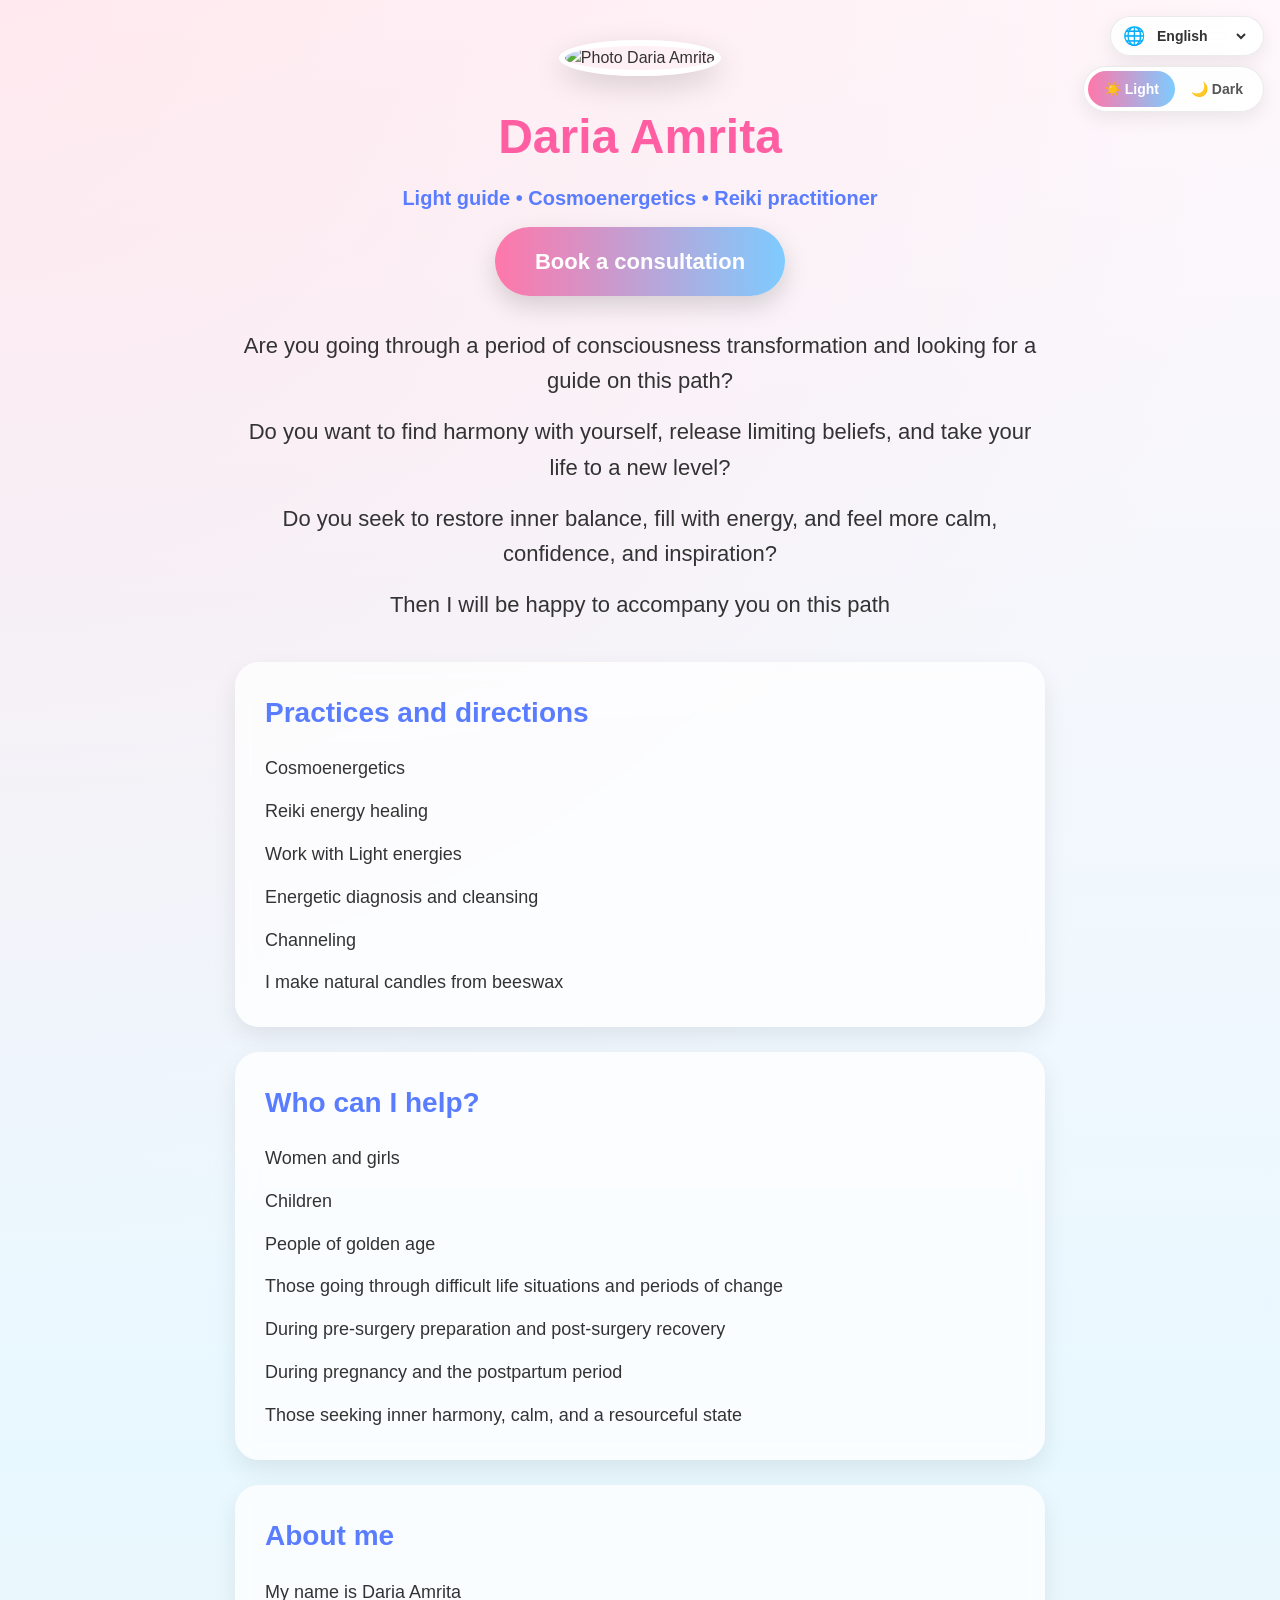
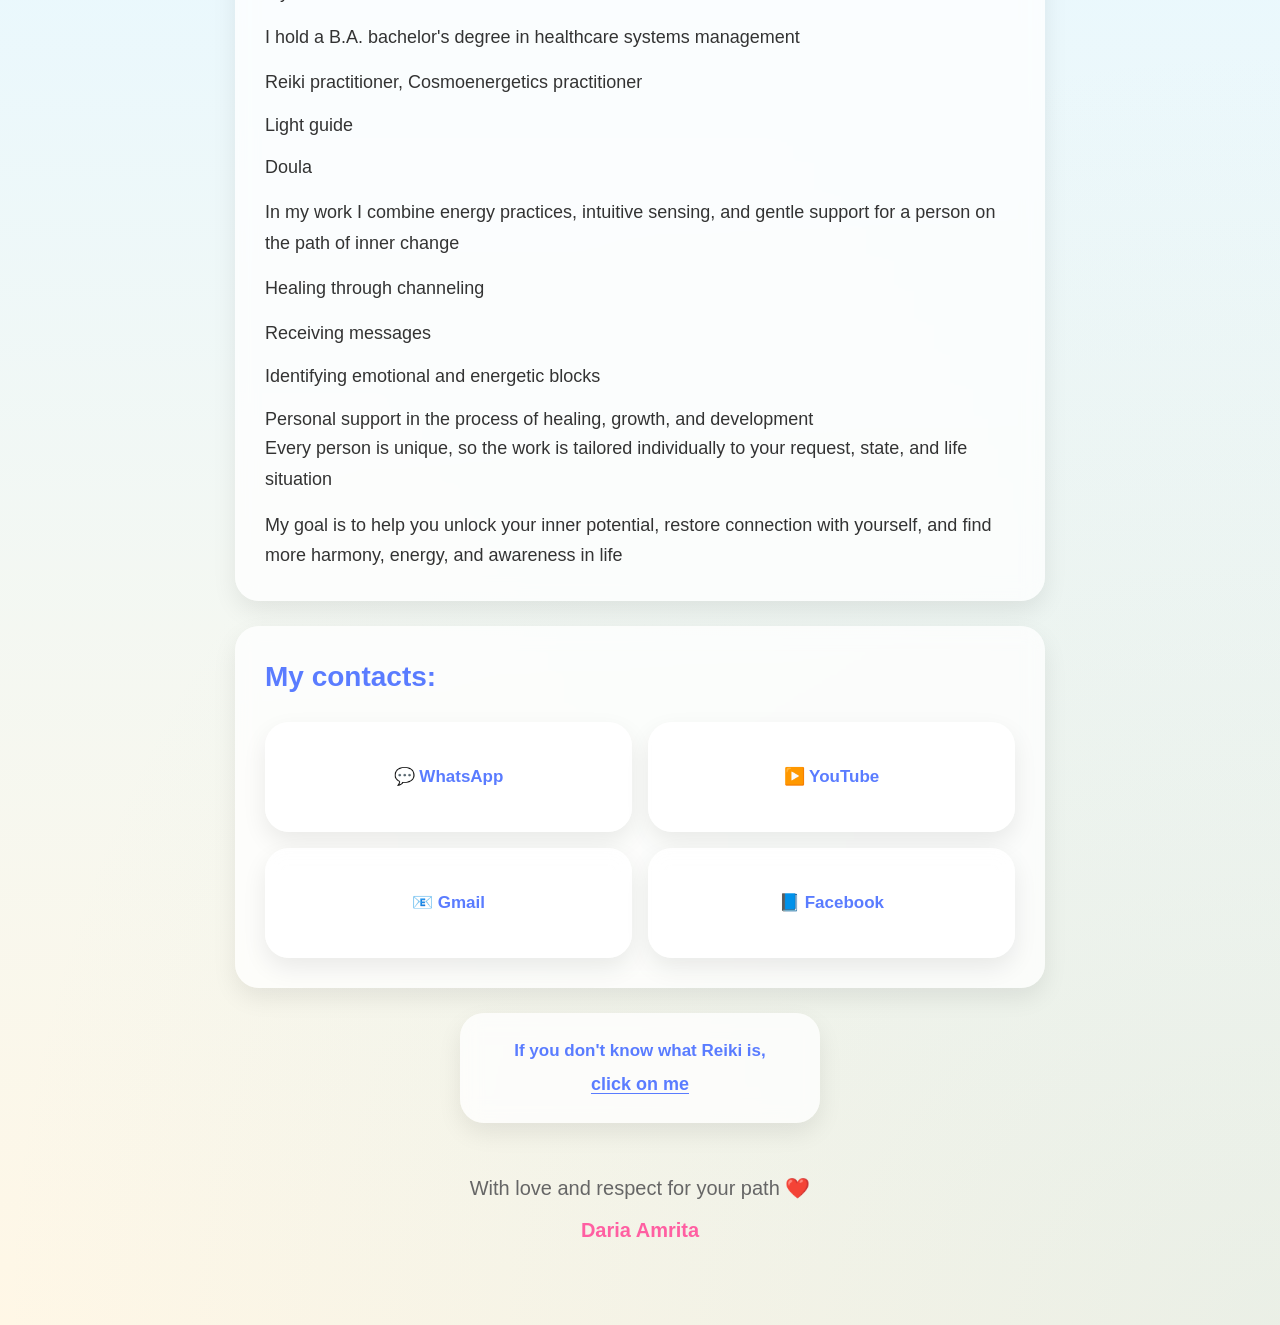
==== commit fba3dd22: "Add files via upload" ====
--- a/index.html
+++ b/index.html
@@ -1,87 +1,1693 @@
 <!DOCTYPE html>
+
 <html lang="en">
 <head>
   <meta charset="UTF-8">
   <meta name="viewport" content="width=device-width, initial-scale=1.0">
-  <title>Reiki calm and harmony</title>
-  <link rel="stylesheet" href="styles.css?v=11">
+  <meta name="description" content="Daria Amrita Light guide, cosmoenergetics, Reiki practitioner Israel">
+  <title>Daria Amrita</title>
+  <script>
+    (function () {
+      if (!/github\.io$/i.test(location.hostname)) {
+        return;
+      }
+      var parts = location.pathname.split('/').filter(Boolean);
+      if (parts.length && /\.html?$/i.test(parts[parts.length - 1])) {
+        parts.pop();
+      }
+      if (parts.length) {
+        var base = document.createElement('base');
+        base.href = '/' + parts.join('/') + '/';
+        document.head.appendChild(base);
+      }
+    })();
+  </script>
+  <script>
+    (function () {
+      if (localStorage.getItem('theme') === 'dark') {
+        document.documentElement.setAttribute('data-theme', 'dark');
+      }
+      var lang = localStorage.getItem('lang') || 'en';
+      document.documentElement.lang = lang;
+      if (lang === 'ar' || lang === 'he') {
+        document.documentElement.dir = 'rtl';
+      }
+    })();
+  </script>
+  <style>
+/* =========================
+   CSS — Дарья Амрита
+   ========================= */
+
+*,
+*::before,
+*::after {
+  margin: 0;
+  padding: 0;
+  box-sizing: border-box;
+}
+
+:root {
+  --bg-body: linear-gradient(180deg, #fff7fb, #e8f8ff, #fff7e6);
+  --overlay-1: rgba(255, 192, 203, 0.25);
+  --overlay-2: rgba(173, 216, 230, 0.25);
+  --text: #333;
+  --text-muted: #666;
+  --text-quote: #444;
+  --title: #ff5fa2;
+  --accent: #5a7cff;
+  --card-bg: rgba(255, 255, 255, 0.75);
+  --card-shadow: rgba(0, 0, 0, 0.08);
+  --avatar-border: #fff;
+  --avatar-shadow: rgba(0, 0, 0, 0.15);
+  --btn-gradient: linear-gradient(90deg, #ff77aa, #7ecbff);
+  --btn-shadow: rgba(0, 0, 0, 0.15);
+  --theme-switch-bg: rgba(255, 255, 255, 0.9);
+  --theme-switch-border: rgba(0, 0, 0, 0.08);
+  --theme-switch-inactive: #555;
+  --theme-switch-active-bg: linear-gradient(90deg, #ff77aa, #7ecbff);
+  --theme-switch-active-text: #fff;
+}
+
+[data-theme="dark"] {
+  --bg-body: linear-gradient(180deg, #1a1525, #252038, #1e1a2e);
+  --overlay-1: rgba(255, 127, 180, 0.12);
+  --overlay-2: rgba(126, 203, 255, 0.12);
+  --text: #e8e4f0;
+  --text-muted: #a8a0b8;
+  --text-quote: #d4cee8;
+  --title: #ff8fc4;
+  --accent: #8ba8ff;
+  --card-bg: rgba(40, 34, 58, 0.85);
+  --card-shadow: rgba(0, 0, 0, 0.35);
+  --avatar-border: #3d3558;
+  --avatar-shadow: rgba(0, 0, 0, 0.4);
+  --btn-gradient: linear-gradient(90deg, #c95d8a, #5a9fd4);
+  --btn-shadow: rgba(0, 0, 0, 0.35);
+  --theme-switch-bg: rgba(40, 34, 58, 0.95);
+  --theme-switch-border: rgba(255, 255, 255, 0.1);
+  --theme-switch-inactive: #c8c0d8;
+  --theme-switch-active-bg: linear-gradient(90deg, #c95d8a, #5a9fd4);
+  --theme-switch-active-text: #fff;
+}
+
+html {
+  scroll-behavior: smooth;
+}
+
+body {
+  font-family: Arial, Helvetica, sans-serif;
+  background: var(--bg-body);
+  color: var(--text);
+  line-height: 1.5;
+  transition: background 0.35s ease, color 0.35s ease;
+}
+
+.toolbar {
+  position: fixed;
+  top: 16px;
+  right: 16px;
+  z-index: 100;
+  display: flex;
+  flex-direction: column;
+  align-items: flex-end;
+  gap: 10px;
+  max-width: calc(100% - 32px);
+}
+
+.lang-switch {
+  display: flex;
+  align-items: center;
+  gap: 8px;
+  padding: 6px 14px 6px 12px;
+  border-radius: 50px;
+  background: var(--theme-switch-bg);
+  border: 1px solid var(--theme-switch-border);
+  box-shadow: 0 6px 20px var(--card-shadow);
+  backdrop-filter: blur(10px);
+  -webkit-backdrop-filter: blur(10px);
+}
+
+.lang-switch__icon {
+  font-size: 18px;
+  line-height: 1;
+}
+
+.lang-switch__select {
+  border: none;
+  background: transparent;
+  color: var(--text);
+  font-family: inherit;
+  font-size: 14px;
+  font-weight: bold;
+  cursor: pointer;
+  max-width: 160px;
+  padding: 4px 0;
+}
+
+.lang-switch__select:focus-visible {
+  outline: 2px solid var(--accent);
+  outline-offset: 2px;
+  border-radius: 4px;
+}
+
+[data-theme="dark"] .lang-switch__select {
+  color-scheme: light;
+}
+
+[data-theme="dark"] .lang-switch__select option {
+  color: #1a1a1a;
+  background-color: #fff;
+}
+
+.theme-switch {
+  display: flex;
+  gap: 0;
+  padding: 4px;
+  border-radius: 50px;
+  background: var(--theme-switch-bg);
+  border: 1px solid var(--theme-switch-border);
+  box-shadow: 0 6px 20px var(--card-shadow);
+  backdrop-filter: blur(10px);
+  -webkit-backdrop-filter: blur(10px);
+}
+
+.theme-switch__btn {
+  padding: 10px 16px;
+  border: none;
+  border-radius: 50px;
+  cursor: pointer;
+  font-family: inherit;
+  font-size: 14px;
+  font-weight: bold;
+  color: var(--theme-switch-inactive);
+  background: transparent;
+  transition: background 0.25s ease, color 0.25s ease;
+}
+
+.theme-switch__btn.is-active {
+  background: var(--theme-switch-active-bg);
+  color: var(--theme-switch-active-text);
+}
+
+.theme-switch__btn:focus-visible {
+  outline: 2px solid var(--accent);
+  outline-offset: 2px;
+}
+
+.hero {
+  min-height: 100vh;
+  position: relative;
+  overflow: hidden;
+}
+
+.overlay {
+  position: absolute;
+  inset: 0;
+  pointer-events: none;
+  background:
+    radial-gradient(circle at top left, var(--overlay-1), transparent 40%),
+    radial-gradient(circle at bottom right, var(--overlay-2), transparent 40%);
+  transition: background 0.35s ease;
+}
+
+.content {
+  position: relative;
+  z-index: 2;
+  max-width: 850px;
+  margin: 0 auto;
+  padding: 40px 20px 80px;
+  text-align: center;
+}
+
+.avatar {
+  width: 180px;
+  height: 180px;
+  border-radius: 50%;
+  object-fit: cover;
+  border: 6px solid var(--avatar-border);
+  box-shadow: 0 10px 30px var(--avatar-shadow);
+  margin-bottom: 25px;
+  transition: border-color 0.35s ease, box-shadow 0.35s ease;
+}
+
+.page-title {
+  font-size: 48px;
+  margin-bottom: 10px;
+  color: var(--title);
+  transition: color 0.35s ease;
+}
+
+.tagline {
+  font-size: 20px;
+  line-height: 1.5;
+  color: var(--accent);
+  font-weight: bold;
+  margin-bottom: 14px;
+  transition: color 0.35s ease;
+}
+
+.button--header {
+  margin-bottom: 32px;
+}
+
+.card__note {
+  margin-top: 8px;
+  line-height: 1.7;
+  font-size: 18px;
+  font-style: italic;
+}
+
+.card__list--roles {
+  margin-bottom: 15px;
+}
+
+.site-footer__sign {
+  margin-top: 12px;
+  font-weight: bold;
+  color: var(--title);
+  transition: color 0.35s ease;
+}
+
+.intro {
+  margin-bottom: 40px;
+}
+
+.intro p {
+  font-size: 22px;
+  line-height: 1.6;
+  margin-bottom: 16px;
+}
+
+.intro p:last-child {
+  margin-bottom: 0;
+}
+
+.card {
+  background: var(--card-bg);
+  backdrop-filter: blur(10px);
+  -webkit-backdrop-filter: blur(10px);
+  border-radius: 24px;
+  padding: 30px;
+  margin-bottom: 25px;
+  box-shadow: 0 10px 25px var(--card-shadow);
+  text-align: start;
+  transition: background 0.35s ease, box-shadow 0.35s ease;
+}
+
+.card__title {
+  margin-bottom: 20px;
+  color: var(--accent);
+  font-size: 28px;
+  font-weight: bold;
+  transition: color 0.35s ease;
+}
+
+.card p {
+  margin-bottom: 15px;
+  line-height: 1.7;
+  font-size: 18px;
+}
+
+.card p:last-child {
+  margin-bottom: 0;
+}
+
+.card__list {
+  list-style: none;
+}
+
+.card__list li {
+  margin-bottom: 14px;
+  line-height: 1.6;
+  font-size: 18px;
+}
+
+.card__list li:last-child {
+  margin-bottom: 0;
+}
+
+.quote {
+  margin: 40px 0;
+  font-size: 26px;
+  line-height: 1.7;
+  color: var(--text-quote);
+  font-style: italic;
+  transition: color 0.35s ease;
+}
+
+.button {
+  display: inline-block;
+  padding: 18px 40px;
+  border: none;
+  border-radius: 50px;
+  cursor: pointer;
+  text-decoration: none;
+  background: var(--btn-gradient);
+  color: #fff;
+  font-size: 22px;
+  font-weight: bold;
+  transition: transform 0.3s ease, box-shadow 0.3s ease, background 0.35s ease;
+  box-shadow: 0 10px 25px var(--btn-shadow);
+}
+
+.button:hover {
+  transform: scale(1.05);
+}
+
+.button:focus-visible {
+  outline: 3px solid var(--accent);
+  outline-offset: 4px;
+}
+
+.site-footer {
+  margin-top: 50px;
+  font-size: 20px;
+  color: var(--text-muted);
+  transition: color 0.35s ease;
+}
+
+.contact-card__lead {
+  margin-bottom: 8px;
+  font-size: 18px;
+  font-weight: bold;
+  line-height: 1.5;
+}
+
+.contact-card__phone {
+  margin-bottom: 20px;
+  font-size: 18px;
+  line-height: 1.5;
+}
+
+.contact-card a {
+  color: var(--accent);
+  font-weight: bold;
+  text-decoration: none;
+  transition: color 0.35s ease;
+}
+
+.contact-card a:hover,
+.contact-card a:focus-visible {
+  text-decoration: underline;
+}
+
+.contact-card .social-grid {
+  display: grid;
+  grid-template-columns: repeat(2, 1fr);
+  gap: 16px;
+  margin-top: 24px;
+}
+
+.visually-hidden {
+  position: absolute;
+  width: 1px;
+  height: 1px;
+  padding: 0;
+  margin: -1px;
+  overflow: hidden;
+  clip: rect(0, 0, 0, 0);
+  white-space: nowrap;
+  border: 0;
+}
+
+.reiki-banner {
+  margin-bottom: 25px;
+}
+
+.reiki-card {
+  flex-direction: column;
+  gap: 10px;
+  max-width: 360px;
+  margin: 0 auto;
+  padding: 24px 18px;
+  font-size: 16px;
+}
+
+.reiki-card__text {
+  line-height: 1.45;
+}
+
+.reiki-card__link {
+  font-size: 18px;
+  font-weight: bold;
+  text-decoration: underline;
+  text-underline-offset: 3px;
+}
+
+.social-card {
+  display: flex;
+  align-items: center;
+  justify-content: center;
+  min-height: 110px;
+  padding: 20px 14px;
+  background: var(--card-bg);
+  backdrop-filter: blur(10px);
+  -webkit-backdrop-filter: blur(10px);
+  border-radius: 24px;
+  box-shadow: 0 10px 25px var(--card-shadow);
+  text-decoration: none;
+  color: var(--accent);
+  font-size: 17px;
+  font-weight: bold;
+  line-height: 1.3;
+  text-align: center;
+  transition: transform 0.3s ease, box-shadow 0.35s ease, background 0.35s ease, color 0.35s ease;
+}
+
+.social-card:hover {
+  transform: translateY(-4px);
+  box-shadow: 0 14px 30px var(--card-shadow);
+}
+
+.social-card:focus-visible {
+  outline: 3px solid var(--accent);
+  outline-offset: 4px;
+}
+
+html[lang="zh"] body,
+html[lang="ja"] body,
+html[lang="ko"] body {
+  font-family: "Segoe UI", "Microsoft YaHei", "PingFang SC", "Hiragino Sans", "Malgun Gothic", sans-serif;
+}
+
+html[lang="ar"] body,
+html[lang="he"] body {
+  font-family: "Segoe UI", Tahoma, Arial, sans-serif;
+}
+
+@media (max-width: 768px) {
+  .toolbar {
+    top: 12px;
+    right: 12px;
+    left: 12px;
+    align-items: stretch;
+  }
+
+  .lang-switch {
+    justify-content: center;
+  }
+
+  .lang-switch__select {
+    flex: 1;
+    max-width: none;
+  }
+
+  .theme-switch {
+    justify-content: center;
+  }
+
+  .theme-switch__btn {
+    flex: 1;
+    padding: 10px 12px;
+    font-size: 13px;
+  }
+
+  .content {
+    padding-top: 120px;
+  }
+
+  .page-title {
+    font-size: 36px;
+  }
+
+  .tagline {
+    font-size: 17px;
+  }
+
+  .card__note {
+    font-size: 16px;
+  }
+
+  .intro p {
+    font-size: 18px;
+  }
+
+  .card {
+    padding: 22px;
+  }
+
+  .card__title {
+    font-size: 24px;
+  }
+
+  .card p,
+  .card__list li,
+  .contact-card__lead,
+  .contact-card__phone {
+    font-size: 16px;
+  }
+
+  .quote {
+    font-size: 22px;
+  }
+
+  .button {
+    width: 100%;
+    font-size: 20px;
+  }
+
+  .contact-card .social-grid {
+    grid-template-columns: 1fr;
+  }
+
+  .social-card {
+    min-height: 72px;
+    font-size: 16px;
+  }
+}
+
+@media (prefers-reduced-motion: reduce) {
+  html {
+    scroll-behavior: auto;
+  }
+
+  body,
+  .overlay,
+  .avatar,
+  .page-title,
+  .card,
+  .card__title,
+  .quote,
+  .button,
+  .site-footer,
+  .contact-card a,
+  .social-card,
+  .theme-switch__btn {
+    transition: none;
+  }
+
+  .social-card:hover {
+    transform: none;
+  }
+
+  .button {
+    transition: none;
+  }
+
+  .button:hover {
+    transform: none;
+  }
+}
+
+  </style>
 </head>
-<body class="theme-light" data-lang="en">
-  <div class="controls">
-    <div class="theme-switcher" role="group">
-      <button class="theme-btn active" type="button" data-theme="light">
-        <span class="theme-icon">☀</span>
-        <span data-i18n="themeLight">Light</span>
+<body>
+
+  <div class="toolbar">
+    <label class="lang-switch">
+      <span class="lang-switch__icon" aria-hidden="true">🌐</span>
+      <select id="lang-select" class="lang-switch__select" aria-label="Site language">
+        <option value="en" selected>English</option>
+        <option value="ru">Русский</option>
+        <option value="uk">Українська</option>
+        <option value="de">Deutsch</option>
+        <option value="fr">Français</option>
+        <option value="es">Español</option>
+        <option value="it">Italiano</option>
+        <option value="pt">Português</option>
+        <option value="pl">Polski</option>
+        <option value="tr">Türkçe</option>
+        <option value="ar">العربية</option>
+        <option value="he">עברית</option>
+        <option value="zh">中文</option>
+        <option value="ja">日本語</option>
+        <option value="ko">한국어</option>
+      </select>
+    </label>
+
+    <div class="theme-switch" role="group" aria-label="Display theme">
+      <button
+        type="button"
+        class="theme-switch__btn is-active"
+        data-theme-set="light"
+        aria-pressed="true"
+        data-i18n="themeLight"
+      >
+        ☀️ Light
       </button>
-      <button class="theme-btn" type="button" data-theme="dark">
-        <span class="theme-icon">🌙</span>
-        <span data-i18n="themeDark">Dark</span>
+      <button
+        type="button"
+        class="theme-switch__btn"
+        data-theme-set="dark"
+        aria-pressed="false"
+        data-i18n="themeDark"
+      >
+        🌙 Dark
       </button>
-    </div>
-
-    <div class="lang-switcher">
-      <button class="lang-btn" type="button" aria-haspopup="listbox" aria-expanded="false">
-        <span class="lang-icon" aria-hidden="true">🌐</span>
-        <span class="lang-current">English</span>
-        <svg class="icon-chevron" viewBox="0 0 24 24" aria-hidden="true">
-          <path d="M6 9l6 6 6-6" fill="none" stroke="currentColor" stroke-width="2" stroke-linecap="round"/>
-        </svg>
-      </button>
-      <ul class="lang-menu" role="listbox" hidden></ul>
     </div>
   </div>
 
-  <main class="page">
-    <div class="hero-top">
-      <div class="symbol-wrap" aria-hidden="true">
-        <div class="symbol-ring outer"></div>
-        <div class="symbol-ring middle"></div>
-        <div class="symbol-core">☯</div>
-      </div>
+  <div class="hero">
+    <div class="overlay" aria-hidden="true"></div>
 
-      <h1 class="title" data-i18n="title">Reiki</h1>
-      <p class="subtitle" data-i18n="subtitle">Japanese practice • Calm • Harmony</p>
-    </div>
+    <main class="content">
 
-    <div class="content">
-      <div>
-        <h2 data-i18n="sec1">What is Reiki</h2>
-        <p data-i18n="p1">Reiki is a Japanese practice created by Mikao Usui in the early 20th century. The word "reiki" has two parts: "rei" understood as "universal" or "all-encompassing", and "ki" life energy or force that, according to tradition, exists in all living things.</p>
-      </div>
+      <header>
+        <img
+          class="avatar"
+          src="https://i.postimg.cc/G3xcrHGc/Whats-App-Image-2026-05-20-at-17-21-42.jpg"
+          alt="Photo Daria Amrita"
+          width="180"
+          height="180"
+          loading="eager"
+          data-i18n-alt="avatarAlt"
+        >
+        <h1 class="page-title" data-i18n="pageTitle">Daria Amrita</h1>
+        <p class="tagline" data-i18n="tagline">Light guide • Cosmoenergetics • Reiki practitioner</p>
+        <a class="button button--header" href="#contact" data-scroll-to="contact" data-i18n="contactBtn">
+          Book a consultation
+        </a>
+        <div class="intro">
+          <p data-i18n="intro1">Are you going through a period of consciousness transformation and looking for a guide on this path?</p>
+          <p data-i18n="intro2">Do you want to find harmony with yourself, release limiting beliefs, and take your life to a new level?</p>
+          <p data-i18n="intro3">Do you seek to restore inner balance, fill with energy, and feel more calm, confidence, and inspiration?</p>
+          <p data-i18n="intro4">Then I will be happy to accompany you on this path</p>
+        </div>
+      </header>
 
-      <div>
-        <h2 data-i18n="sec2">How the practice works</h2>
-        <p data-i18n="p2">Reiki is a practice based on calm, attention, and working with the hands. During a session, the practitioner usually places their hands on the body or holds them near it. It is believed that energy can be directed this way for relaxation, inner balance, and harmony.</p>
-      </div>
+      <section class="card" aria-labelledby="practices-title">
+        <h2 class="card__title" id="practices-title" data-i18n="practicesTitle">Practices and directions</h2>
+        <ul class="card__list">
+          <li data-i18n="practice1">Cosmoenergetics</li>
+          <li data-i18n="practice2">Reiki energy healing</li>
+          <li data-i18n="practice3">Work with Light energies</li>
+          <li data-i18n="practice4">Energetic diagnosis and cleansing</li>
+          <li data-i18n="practice5">Channeling</li>
+          <li data-i18n="practice6">I make natural candles from beeswax</li>
+        </ul>
+      </section>
 
-      <div>
-        <h2 data-i18n="sec3">What the practice offers</h2>
-        <p data-i18n="p3">Many people see Reiki as a way to feel better, calm their thoughts, release tension, and take time for themselves. For some it is a spiritual practice that helps them listen more closely to their sensations, emotions, and inner state.</p>
-      </div>
+      <section class="card" aria-labelledby="audience-title">
+        <h2 class="card__title" id="audience-title" data-i18n="audienceTitle">Who can I help?</h2>
+        <ul class="card__list">
+          <li data-i18n="audience1">Women and girls</li>
+          <li data-i18n="audience2">Children</li>
+          <li data-i18n="audience3">People of golden age</li>
+          <li data-i18n="audience4">Those going through difficult life situations and periods of change</li>
+          <li data-i18n="audience5">During pre-surgery preparation and post-surgery recovery</li>
+          <li data-i18n="audience6">During pregnancy and the postpartum period</li>
+          <li data-i18n="audience7">Those seeking inner harmony, calm, and a resourceful state</li>
+        </ul>
+      </section>
 
-      <div>
-        <h2 data-i18n="sec4">Reiki traditions</h2>
-        <p data-i18n="p4">Reiki traditions often speak of the importance of a peaceful state, good intentions, and respect for oneself and others. Practitioners may use Reiki as part of their personal path to develop mindfulness, patience, and a sense of harmony.</p>
-      </div>
+      <section class="card" aria-labelledby="about-title">
+        <h2 class="card__title" id="about-title" data-i18n="aboutTitle">About me</h2>
+        <p data-i18n="aboutP1">My name is Daria Amrita</p>
+        <p data-i18n="aboutP2">I hold a B.A. bachelor's degree in healthcare systems management</p>
+        <ul class="card__list card__list--roles">
+          <li data-i18n="aboutRole1">Reiki practitioner, Cosmoenergetics practitioner</li>
+          <li data-i18n="aboutRole2">Light guide</li>
+          <li data-i18n="aboutRole3">Doula</li>
+        </ul>
+        <p data-i18n="aboutP3">In my work I combine energy practices, intuitive sensing, and gentle support for a person on the path of inner change</p>
+        <p data-i18n="aboutP4">Healing through channeling</p>
+        <ul class="card__list">
+          <li data-i18n="aboutHeal1">Receiving messages</li>
+          <li data-i18n="aboutHeal2">Identifying emotional and energetic blocks</li>
+          <li data-i18n="aboutHeal3">Personal support in the process of healing, growth, and development</li>
+        </ul>
+        <p data-i18n="aboutP5">Every person is unique, so the work is tailored individually to your request, state, and life situation</p>
+        <p data-i18n="aboutP6">My goal is to help you unlock your inner potential, restore connection with yourself, and find more harmony, energy, and awareness in life</p>
+      </section>
 
-      <div>
-        <h2 data-i18n="sec5">Important to know</h2>
-        <p data-i18n="p5">Reiki is not a substitute for doctors or medical treatment. From a scientific perspective, the special energy described in Reiki has not been proven, but many people note that such sessions help them relax, feel supported, and create a calm atmosphere.</p>
-      </div>
+      <section
+        id="contact"
+        class="card contact-card"
+        aria-labelledby="contact-title"
+        tabindex="-1"
+      >
+        <h2 class="card__title" id="contact-title" data-i18n="contactSocialLead">My contacts:</h2>
 
-      <div>
-        <h2 data-i18n="sec6">Reiki in the world</h2>
-        <p data-i18n="p6">Today Reiki is known in many countries. People practice it for different reasons: some out of interest in spiritual practices, some for relaxation, and some as a way to better understand themselves and their inner state.</p>
-      </div>
+        <div class="social-grid">
+          <a
+            class="social-card"
+            href="https://api.whatsapp.com/send/?phone=972504246548"
+            target="_blank"
+            rel="noopener noreferrer"
+            data-i18n="socialWhatsApp"
+          >💬 WhatsApp</a>
+          <a
+            class="social-card"
+            href="https://youtube.com/@dariamrita?si=xguHgvU_ulY8SpUN"
+            target="_blank"
+            rel="noopener noreferrer"
+            data-i18n="socialYoutube"
+          >▶️ YouTube</a>
+          <a
+            class="social-card"
+            href="https://mail.google.com/mail/?view=cm&fs=1&to=daria1joy@gmail.com"
+            target="_blank"
+            rel="noopener noreferrer"
+            data-i18n="socialEmail"
+          >📧 Gmail</a>
+          <a
+            class="social-card"
+            href="https://www.facebook.com/share/1Fx1Rzk5zf/"
+            target="_blank"
+            rel="noopener noreferrer"
+            data-i18n="socialFacebook"
+          >📘 Facebook</a>
+        </div>
+      </section>
 
-      <div>
-        <h2 data-i18n="sec7">The main idea</h2>
-        <p data-i18n="p7">For many people, the main idea of Reiki is to create a space of calm, attention, and harmony where one can pause, feel better, and devote time to their inner world.</p>
-      </div>
-    </div>
-  </main>
+      <section class="reiki-banner" aria-labelledby="reiki-title">
+        <h2 class="visually-hidden" id="reiki-title" data-i18n="reikiTitle">About Reiki</h2>
+        <a
+          class="social-card reiki-card"
+          href="https://dariamrita.github.io/Reiki/"
+          target="_blank"
+          rel="noopener noreferrer"
+        >
+          <span class="reiki-card__text" data-i18n="reikiText">If you don't know what Reiki is, </span>
+          <span class="reiki-card__link" data-i18n="reikiLink">click on me</span>
+        </a>
+      </section>
 
-  <script src="translations.js?v=11"></script>
-  <script src="script.js?v=3"></script>
+      <footer class="site-footer">
+        <p data-i18n="footer">With love and respect for your path ❤️</p>
+        <p class="site-footer__sign" data-i18n="footerSign">Daria Amrita</p>
+      </footer>
+
+    </main>
+  </div>
+  <script>
+(function () {
+  'use strict';
+
+  const TRANSLATIONS = {
+    ru: {
+      metaDescription: 'Дарья Амрита проводник Света, Космоэнергет, практик Рейки Израиль',
+      pageTitle: 'Дарья Амрита',
+      avatarAlt: 'Фото Дарья Амрита',
+      tagline: 'Проводник света • Космоэнергет • Практик Рейки',
+      intro1: 'Проходите период трансформации сознания и ищете проводника на этом пути?',
+      intro2: 'Хотите обрести гармонию с собой, освободиться от ограничивающих убеждений и вывести свою жизнь на новый уровень?',
+      intro3: 'Стремитесь восстановить внутренний баланс, наполниться энергией и почувствовать больше спокойствия, уверенности и вдохновения?',
+      intro4: 'Тогда я буду рада сопровождать вас на этом пути',
+      practicesTitle: 'Практики и направления',
+      practice1: 'Космоэнергетика',
+      practice2: 'Исцеление энергией Рейки',
+      practice3: 'Работа с энергиями Света',
+      practice4: 'Энергетическая диагностика и очищение',
+      practice5: 'Ченнелинг',
+      practice6: 'Изготовляю натуральные свечи из пчелиного воска',
+      audienceTitle: 'Кому я могу помочь?',
+      audience1: 'Женщинам и девушкам',
+      audience2: 'Детям',
+      audience3: 'Людям золотого возраста',
+      audience4: 'Тем, кто проходит через сложные жизненные ситуации и периоды перемен',
+      audience5: 'В период подготовки к операции и восстановления после операции',
+      audience6: 'Во время беременности и в послеродовой период',
+      audience7: 'Тем, кто ищет внутреннюю гармонию, спокойствие и ресурсное состояние',
+      aboutTitle: 'Обо мне',
+      aboutP1: 'Меня зовут Дарья Амрита',
+      aboutRole1: 'Практик Рейки, Космоэнергет',
+      aboutRole2: 'Проводник Света',
+      aboutRole3: 'Доула',
+      aboutP2: 'Имею B.A. степень бакалавра по управлению системами здравоохранения',
+      aboutP3: 'В своей работе я объединяю энергетические практики, интуитивное чувствование и мягкую поддержку человека на пути внутренних изменений',
+      aboutP4: 'Исцеление через ченнелинг',
+      aboutHeal1: 'Получение посланий',
+      aboutHeal2: 'Выявление эмоциональных и энергетических блоков',
+      aboutHeal3: 'Личное сопровождение в процессе исцеления, роста и развития',
+      aboutP5: 'Каждый человек уникален, поэтому работа выстраивается индивидуально под ваш запрос, состояние и жизненную ситуацию',
+      aboutP6: 'Моя цель помочь вам раскрыть внутренний потенциал, восстановить связь с собой и обрести больше гармонии, энергии и осознанности в жизни',
+      contactBtn: 'Запишитесь на консультацию',
+      contactSocialLead: 'Мои контакты:',
+      socialWhatsApp: '💬 WhatsApp',
+      socialYoutube: '▶️ YouTube',
+      socialEmail: '📧 Gmail',
+      socialFacebook: '📘 Facebook',
+      reikiTitle: 'О Рейки',
+      reikiText: 'Если вы не знаете, что такое Рейки, ',
+      reikiLink: 'нажмите на меня',
+      footer: 'С любовью и уважением к вашему пути ❤️',
+      footerSign: 'Дарья Амрита',
+      themeLight: '☀️ Светлая',
+      themeDark: '🌙 Тёмная',
+      ariaTheme: 'Тема оформления',
+      ariaLang: 'Язык сайта',
+    },
+    en: {
+      metaDescription: 'Daria Amrita Light guide, cosmoenergetics, Reiki practitioner Israel',
+      pageTitle: 'Daria Amrita',
+      avatarAlt: 'Photo Daria Amrita',
+      tagline: 'Light guide • Cosmoenergetics • Reiki practitioner',
+      intro1: 'Are you going through a period of consciousness transformation and looking for a guide on this path?',
+      intro2: 'Do you want to find harmony with yourself, release limiting beliefs, and take your life to a new level?',
+      intro3: 'Do you seek to restore inner balance, fill with energy, and feel more calm, confidence, and inspiration?',
+      intro4: 'Then I will be happy to accompany you on this path',
+      practicesTitle: 'Practices and directions',
+      practice1: 'Cosmoenergetics',
+      practice2: 'Reiki energy healing',
+      practice3: 'Work with Light energies',
+      practice4: 'Energetic diagnosis and cleansing',
+      practice5: 'Channeling',
+      practice6: 'I make natural candles from beeswax',
+      audienceTitle: 'Who can I help?',
+      audience1: 'Women and girls',
+      audience2: 'Children',
+      audience3: 'People of golden age',
+      audience4: 'Those going through difficult life situations and periods of change',
+      audience5: 'During pre-surgery preparation and post-surgery recovery',
+      audience6: 'During pregnancy and the postpartum period',
+      audience7: 'Those seeking inner harmony, calm, and a resourceful state',
+      aboutTitle: 'About me',
+      aboutP1: 'My name is Daria Amrita',
+      aboutRole1: 'Reiki practitioner, Cosmoenergetics practitioner',
+      aboutRole2: 'Light guide',
+      aboutRole3: 'Doula',
+      aboutP2: 'I hold a B.A. bachelor\'s degree in healthcare systems management',
+      aboutP3: 'In my work I combine energy practices, intuitive sensing, and gentle support for a person on the path of inner change',
+      aboutP4: 'Healing through channeling',
+      aboutHeal1: 'Receiving messages',
+      aboutHeal2: 'Identifying emotional and energetic blocks',
+      aboutHeal3: 'Personal support in the process of healing, growth, and development',
+      aboutP5: 'Every person is unique, so the work is tailored individually to your request, state, and life situation',
+      aboutP6: 'My goal is to help you unlock your inner potential, restore connection with yourself, and find more harmony, energy, and awareness in life',
+      contactBtn: 'Book a consultation',
+      contactSocialLead: 'My contacts:',
+      socialWhatsApp: '💬 WhatsApp',
+      socialYoutube: '▶️ YouTube',
+      socialEmail: '📧 Gmail',
+      socialFacebook: '📘 Facebook',
+      reikiTitle: 'About Reiki',
+      reikiText: 'If you don\'t know what Reiki is, ',
+      reikiLink: 'click on me',
+      footer: 'With love and respect for your path ❤️',
+      footerSign: 'Daria Amrita',
+      themeLight: '☀️ Light',
+      themeDark: '🌙 Dark',
+      ariaTheme: 'Display theme',
+      ariaLang: 'Site language',
+    },
+    uk: {
+      metaDescription: 'Дарія Амріта провідниця Світла, Космоенергет, практик Рейкі Ізраїль',
+      pageTitle: 'Дарія Амріта',
+      avatarAlt: 'Фото Дарія Амріта',
+      tagline: 'Провідниця Світла • Космоенергет • Практик Рейкі',
+      intro1: 'Проходите період трансформації свідомості й шукаєте провідника на цьому шляху?',
+      intro2: 'Хочете знайти гармонію із собою, звільнитися від обмежувальних переконань і вивести своє життя на новий рівень?',
+      intro3: 'Прагнете відновити внутрішній баланс, наповнитися енергією та відчути більше спокою, упевненості й натхнення?',
+      intro4: 'Тоді я буду рада супроводжувати вас на цьому шляху',
+      practicesTitle: 'Практики та напрями',
+      practice1: 'Космоенергетика',
+      practice2: 'Зцілення енергією Рейкі',
+      practice3: 'Робота з енергіями Світла',
+      practice4: 'Енергетична діагностика й очищення',
+      practice5: 'Ченнелінг',
+      practice6: 'Виготовляю натуральні свічки з бджолиного воску',
+      audienceTitle: 'Кому я можу допомогти?',
+      audience1: 'Жінкам і дівчатам',
+      audience2: 'Дітям',
+      audience3: 'Людям золотого віку',
+      audience4: 'Тим, хто проходить через складні життєві ситуації та періоди змін',
+      audience5: 'У період підготовки до операції та відновлення після операції',
+      audience6: 'Під час вагітності та в післяпологовий період',
+      audience7: 'Тим, хто шукає внутрішню гармонію, спокій і ресурсний стан',
+      aboutTitle: 'Про мене',
+      aboutP1: 'Мене звати Дарія Амріта',
+      aboutRole1: 'Практик Рейкі, Космоенергет',
+      aboutRole2: 'Провідниця Світла',
+      aboutRole3: 'Доула',
+      aboutP2: 'Маю ступінь бакалавра (B.A.) з управління системами охорони здоров\'я',
+      aboutP3: 'У своїй роботі я поєдную енергетичні практики, інтуїтивне відчуття та м\'яку підтримку людини на шляху внутрішніх змін',
+      aboutP4: 'Зцілення через ченнелінг',
+      aboutHeal1: 'Отримання послань',
+      aboutHeal2: 'Виявлення емоційних та енергетичних блоків',
+      aboutHeal3: 'Особистий супровід у процесі зцілення, зростання та розвитку',
+      aboutP5: 'Кожна людина унікальна, тому робота вибудовується індивідуально під ваш запит, стан і життєву ситуацію',
+      aboutP6: 'Моя мета допомогти вам розкрити внутрішній потенціал, відновити зв\'язок із собою та знайти більше гармонії, енергії й усвідомленості в житті',
+      contactBtn: 'Запишіться на консультацію',
+      contactSocialLead: 'Мої контакти:',
+      socialWhatsApp: '💬 WhatsApp',
+      socialYoutube: '▶️ YouTube',
+      socialEmail: '📧 Gmail',
+      socialFacebook: '📘 Facebook',
+      reikiTitle: 'Про Рейкі',
+      reikiText: 'Якщо ви не знаєте, що таке Рейкі, ',
+      reikiLink: 'натисніть на мене',
+      footer: 'З любов\'ю і повагою до вашого шляху ❤️',
+      footerSign: 'Дарія Амріта',
+      themeLight: '☀️ Світла',
+      themeDark: '🌙 Темна',
+      ariaTheme: 'Тема оформлення',
+      ariaLang: 'Мова сайту',
+    },
+    de: {
+      metaDescription: 'Daria Amrita Lichtbegleiterin, Kosmoenergetik, Reiki-Praktizierende Israel',
+      pageTitle: 'Daria Amrita',
+      avatarAlt: 'Foto Daria Amrita',
+      tagline: 'Lichtbegleiterin • Kosmoenergetik • Reiki-Praktizierende',
+      intro1: 'Befinden Sie sich in einer Phase der Bewusstseinstransformation und suchen eine Begleitung auf diesem Weg?',
+      intro2: 'Möchten Sie Harmonie mit sich selbst finden, begrenzende Überzeugungen loslassen und Ihr Leben auf eine neue Ebene bringen?',
+      intro3: 'Möchten Sie Ihr inneres Gleichgewicht wiederherstellen, sich mit Energie füllen und mehr Ruhe, Selbstvertrauen und Inspiration spüren?',
+      intro4: 'Dann begleite ich Sie gerne auf diesem Weg',
+      practicesTitle: 'Praktiken und Richtungen',
+      practice1: 'Kosmoenergetik',
+      practice2: 'Heilung mit Reiki-Energie',
+      practice3: 'Arbeit mit Lichtenergien',
+      practice4: 'Energetische Diagnose und Reinigung',
+      practice5: 'Channeling',
+      practice6: 'Ich stelle natürliche Kerzen aus Bienenwachs her',
+      audienceTitle: 'Wem kann ich helfen?',
+      audience1: 'Frauen und Mädchen',
+      audience2: 'Kindern',
+      audience3: 'Menschen im goldenen Alter',
+      audience4: 'Menschen in schwierigen Lebenssituationen und Veränderungsphasen',
+      audience5: 'Während der Vorbereitung auf eine Operation und der Erholung danach',
+      audience6: 'Während der Schwangerschaft und im Wochenbett',
+      audience7: 'Menschen, die innere Harmonie, Ruhe und einen ressourcenreichen Zustand suchen',
+      aboutTitle: 'Über mich',
+      aboutP1: 'Mein Name ist Daria Amrita',
+      aboutRole1: 'Reiki-Praktizierende, Kosmoenergetik-Praktizierende',
+      aboutRole2: 'Lichtbegleiterin',
+      aboutRole3: 'Doula',
+      aboutP2: 'Ich habe einen B.A.-Bachelorabschluss in Gesundheitssystemmanagement',
+      aboutP3: 'In meiner Arbeit verbinde ich Energiepraktiken, intuitives Spüren und sanfte Unterstützung für Menschen auf dem Weg innerer Veränderung',
+      aboutP4: 'Heilung durch Channeling',
+      aboutHeal1: 'Empfang von Botschaften',
+      aboutHeal2: 'Erkennung emotionaler und energetischer Blockaden',
+      aboutHeal3: 'Persönliche Begleitung im Prozess von Heilung, Wachstum und Entwicklung',
+      aboutP5: 'Jeder Mensch ist einzigartig, deshalb wird die Arbeit individuell auf Ihre Anfrage, Ihren Zustand und Ihre Lebenssituation abgestimmt',
+      aboutP6: 'Mein Ziel ist es, Ihnen zu helfen, Ihr inneres Potenzial zu entfalten, die Verbindung zu sich selbst wiederherzustellen und mehr Harmonie, Energie und Bewusstheit im Leben zu finden',
+      contactBtn: 'Beratung buchen',
+      contactSocialLead: 'Meine Kontakte:',
+      socialWhatsApp: '💬 WhatsApp',
+      socialYoutube: '▶️ YouTube',
+      socialEmail: '📧 Gmail',
+      socialFacebook: '📘 Facebook',
+      reikiTitle: 'Über Reiki',
+      reikiText: 'Wenn Sie nicht wissen, was Reiki ist, ',
+      reikiLink: 'klicken Sie auf mich',
+      footer: 'Mit Liebe und Respekt für Ihren Weg ❤️',
+      footerSign: 'Daria Amrita',
+      themeLight: '☀️ Hell',
+      themeDark: '🌙 Dunkel',
+      ariaTheme: 'Darstellungsthema',
+      ariaLang: 'Sprache der Website',
+    },
+    fr: {
+      metaDescription: 'Daria Amrita guide de Lumière, cosmoénergétique, praticienne Reiki Israël',
+      pageTitle: 'Daria Amrita',
+      avatarAlt: 'Photo Daria Amrita',
+      tagline: 'Guide de Lumière • Cosmoénergétique • Praticienne Reiki',
+      intro1: 'Traversez-vous une période de transformation de la conscience et cherchez-vous un guide sur ce chemin ?',
+      intro2: 'Souhaitez-vous retrouver l\'harmonie avec vous-même, vous libérer des croyances limitantes et faire passer votre vie à un nouveau niveau ?',
+      intro3: 'Cherchez-vous à rétablir l\'équilibre intérieur, vous remplir d\'énergie et ressentir davantage de calme, de confiance et d\'inspiration ?',
+      intro4: 'Alors je serai heureuse de vous accompagner sur ce chemin',
+      practicesTitle: 'Pratiques et orientations',
+      practice1: 'Cosmoénergétique',
+      practice2: 'Guérison par l\'énergie Reiki',
+      practice3: 'Travail avec les énergies de Lumière',
+      practice4: 'Diagnostic et nettoyage énergétiques',
+      practice5: 'Channeling',
+      practice6: 'Je fabrique des bougies naturelles en cire d\'abeille',
+      audienceTitle: 'Qui puis-je aider ?',
+      audience1: 'Les femmes et les filles',
+      audience2: 'Les enfants',
+      audience3: 'Aux personnes du bel âge',
+      audience4: 'Celles et ceux qui traversent des situations de vie difficiles et des périodes de changement',
+      audience5: 'Pendant la préparation préopératoire et la récupération postopératoire',
+      audience6: 'Pendant la grossesse et la période post-partum',
+      audience7: 'Celles et ceux qui recherchent l\'harmonie intérieure, le calme et un état de ressources',
+      aboutTitle: 'À propos de moi',
+      aboutP1: 'Je m\'appelle Daria Amrita',
+      aboutRole1: 'Praticienne Reiki, praticienne en cosmoénergétique',
+      aboutRole2: 'Guide de Lumière',
+      aboutRole3: 'Doula',
+      aboutP2: 'Je détiens un diplôme de licence (B.A.) en gestion des systèmes de santé',
+      aboutP3: 'Dans mon travail, j\'allie pratiques énergétiques, ressenti intuitif et soutien doux de la personne sur le chemin du changement intérieur',
+      aboutP4: 'Guérison par le channeling',
+      aboutHeal1: 'Réception de messages',
+      aboutHeal2: 'Identification des blocages émotionnels et énergétiques',
+      aboutHeal3: 'Accompagnement personnel dans le processus de guérison, croissance et développement',
+      aboutP5: 'Chaque personne est unique, c\'est pourquoi l\'accompagnement est construit de manière individuelle selon votre demande, votre état et votre situation de vie',
+      aboutP6: 'Mon objectif est de vous aider à révéler votre potentiel intérieur, à restaurer le lien avec vous-même et à trouver davantage d\'harmonie, d\'énergie et de conscience dans la vie',
+      contactBtn: 'Réservez une consultation',
+      contactSocialLead: 'Mes contacts :',
+      socialWhatsApp: '💬 WhatsApp',
+      socialYoutube: '▶️ YouTube',
+      socialEmail: '📧 Gmail',
+      socialFacebook: '📘 Facebook',
+      reikiTitle: 'À propos du Reiki',
+      reikiText: 'Si vous ne savez pas ce qu\'est le Reiki, ',
+      reikiLink: 'cliquez sur moi',
+      footer: 'Avec amour et respect pour votre chemin ❤️',
+      footerSign: 'Daria Amrita',
+      themeLight: '☀️ Clair',
+      themeDark: '🌙 Sombre',
+      ariaTheme: 'Thème d\'affichage',
+      ariaLang: 'Langue du site',
+    },
+    es: {
+      metaDescription: 'Daria Amrita guía de Luz, cosmoenergética, practicante de Reiki Israel',
+      pageTitle: 'Daria Amrita',
+      avatarAlt: 'Foto Daria Amrita',
+      tagline: 'Guía de Luz • Cosmoenergética • Practicante de Reiki',
+      intro1: '¿Estás atravesando un período de transformación de la conciencia y buscas una guía en este camino?',
+      intro2: '¿Quieres encontrar armonía interior, liberarte de creencias limitantes y llevar tu vida a un nuevo nivel?',
+      intro3: '¿Buscas restaurar el equilibrio interior, llenarte de energía y sentir más calma, confianza e inspiración?',
+      intro4: 'Entonces estaré encantada de acompañarte en este camino',
+      practicesTitle: 'Prácticas y direcciones',
+      practice1: 'Cosmoenergética',
+      practice2: 'Sanación con energía Reiki',
+      practice3: 'Trabajo con energías de Luz',
+      practice4: 'Diagnóstico y limpieza energética',
+      practice5: 'Channeling',
+      practice6: 'Elaboro velas naturales de cera de abeja',
+      audienceTitle: '¿A quién puedo ayudar?',
+      audience1: 'Mujeres y niñas',
+      audience2: 'Niños',
+      audience3: 'A personas de la edad dorada',
+      audience4: 'Quienes atraviesan situaciones de vida difíciles y períodos de cambio',
+      audience5: 'Durante la preparación prequirúrgica y la recuperación posquirúrgica',
+      audience6: 'Durante el embarazo y el período posparto',
+      audience7: 'Quienes buscan armonía interior, calma y un estado de recursos',
+      aboutTitle: 'Sobre mí',
+      aboutP1: 'Me llamo Daria Amrita',
+      aboutRole1: 'Practicante de Reiki, practicante de cosmoenergética',
+      aboutRole2: 'Guía de Luz',
+      aboutRole3: 'Doula',
+      aboutP2: 'Tengo un título de licenciatura (B.A.) en gestión de sistemas de salud',
+      aboutP3: 'En mi trabajo combino prácticas energéticas, percepción intuitiva y apoyo suave para la persona en el camino de los cambios internos',
+      aboutP4: 'Sanación a través del channeling',
+      aboutHeal1: 'Recepción de mensajes',
+      aboutHeal2: 'Identificación de bloqueos emocionales y energéticos',
+      aboutHeal3: 'Acompañamiento personal en el proceso de sanación, crecimiento y desarrollo',
+      aboutP5: 'Cada persona es única, por eso el trabajo se adapta de forma individual a tu solicitud, estado y situación de vida',
+      aboutP6: 'Mi objetivo es ayudarte a revelar tu potencial interior, restaurar la conexión contigo y encontrar más armonía, energía y consciencia en la vida',
+      contactBtn: 'Reserva una consulta',
+      contactSocialLead: 'Mis contactos:',
+      socialWhatsApp: '💬 WhatsApp',
+      socialYoutube: '▶️ YouTube',
+      socialEmail: '📧 Gmail',
+      socialFacebook: '📘 Facebook',
+      reikiTitle: 'Sobre Reiki',
+      reikiText: 'Si no sabes qué es Reiki, ',
+      reikiLink: 'haz clic en mí',
+      footer: 'Con amor y respeto por tu camino ❤️',
+      footerSign: 'Daria Amrita',
+      themeLight: '☀️ Claro',
+      themeDark: '🌙 Oscuro',
+      ariaTheme: 'Tema de visualización',
+      ariaLang: 'Idioma del sitio',
+    },
+    it: {
+      metaDescription: 'Daria Amrita guida di Luce, cosmoenergetica, praticante Reiki Israele',
+      pageTitle: 'Daria Amrita',
+      avatarAlt: 'Foto Daria Amrita',
+      tagline: 'Guida di Luce • Cosmoenergetica • Praticante Reiki',
+      intro1: 'Stai attraversando un periodo di trasformazione della coscienza e cerchi una guida su questo cammino?',
+      intro2: 'Vuoi trovare armonia interiormente, liberarti da convinzioni limitanti e portare la tua vita a un nuovo livello?',
+      intro3: 'Cerchi di ristabilire l\'equilibrio interiore, riempirti di energia e sentire più calma, fiducia e ispirazione?',
+      intro4: 'Allora sarò felice di accompagnarti su questo cammino',
+      practicesTitle: 'Pratiche e direzioni',
+      practice1: 'Cosmoenergetica',
+      practice2: 'Guarigione con energia Reiki',
+      practice3: 'Lavoro con le energie della Luce',
+      practice4: 'Diagnosi e pulizia energetica',
+      practice5: 'Channeling',
+      practice6: 'Realizzo candele naturali in cera d\'api',
+      audienceTitle: 'Chi posso aiutare?',
+      audience1: 'Donne e ragazze',
+      audience2: 'Bambini',
+      audience3: 'Persone dell\'età d\'oro',
+      audience4: 'Chi attraversa situazioni di vita difficili e periodi di cambiamento',
+      audience5: 'Durante la preparazione pre-operatoria e il recupero post-operatorio',
+      audience6: 'Durante la gravidanza e il periodo post-partum',
+      audience7: 'Chi cerca armonia interiore, calma e uno stato di risorse',
+      aboutTitle: 'Su di me',
+      aboutP1: 'Mi chiamo Daria Amrita',
+      aboutRole1: 'Praticante Reiki, praticante di cosmoenergetica',
+      aboutRole2: 'Guida di Luce',
+      aboutRole3: 'Doula',
+      aboutP2: 'Possiedo una laurea triennale (B.A.) in gestione dei sistemi sanitari',
+      aboutP3: 'Nel mio lavoro unisco pratiche energetiche, percezione intuitiva e supporto delicato della persona nel percorso dei cambiamenti interiori',
+      aboutP4: 'Guarigione attraverso il channeling',
+      aboutHeal1: 'Ricezione dei messaggi',
+      aboutHeal2: 'Individuazione di blocchi emotivi ed energetici',
+      aboutHeal3: 'Accompagnamento personale nel processo di guarigione, crescita e sviluppo',
+      aboutP5: 'Ogni persona è unica, quindi il lavoro viene costruito in modo individuale in base alla tua richiesta, al tuo stato e alla tua situazione di vita',
+      aboutP6: 'Il mio obiettivo è aiutarti a sbloccare il tuo potenziale interiore, ristabilire la connessione con te e trovare più armonia, energia e consapevolezza nella vita',
+      contactBtn: 'Prenota una consulenza',
+      contactSocialLead: 'I miei contatti:',
+      socialWhatsApp: '💬 WhatsApp',
+      socialYoutube: '▶️ YouTube',
+      socialEmail: '📧 Gmail',
+      socialFacebook: '📘 Facebook',
+      reikiTitle: 'Sul Reiki',
+      reikiText: 'Se non sai cos\'è il Reiki, ',
+      reikiLink: 'clicca su di me',
+      footer: 'Con amore e rispetto per il tuo cammino ❤️',
+      footerSign: 'Daria Amrita',
+      themeLight: '☀️ Chiaro',
+      themeDark: '🌙 Scuro',
+      ariaTheme: 'Tema di visualizzazione',
+      ariaLang: 'Lingua del sito',
+    },
+    pt: {
+      metaDescription: 'Daria Amrita guia de Luz, cosmoenergética, praticante de Reiki Israel',
+      pageTitle: 'Daria Amrita',
+      avatarAlt: 'Foto Daria Amrita',
+      tagline: 'Guia de Luz • Cosmoenergética • Praticante de Reiki',
+      intro1: 'Está a passar por um período de transformação da consciência e procura uma guia neste caminho?',
+      intro2: 'Quer encontrar harmonia interior, libertar-se de crenças limitantes e levar a sua vida para um novo nível?',
+      intro3: 'Procura restaurar o equilíbrio interior, encher-se de energia e sentir mais calma, confiança e inspiração?',
+      intro4: 'Então terei todo o gosto em acompanhar você neste caminho',
+      practicesTitle: 'Práticas e direções',
+      practice1: 'Cosmoenergética',
+      practice2: 'Cura com energia Reiki',
+      practice3: 'Trabalho com energias da Luz',
+      practice4: 'Diagnóstico e limpeza energética',
+      practice5: 'Channeling',
+      practice6: 'Faço velas naturais de cera de abelha',
+      audienceTitle: 'Quem posso ajudar?',
+      audience1: 'Mulheres e raparigas',
+      audience2: 'Crianças',
+      audience3: 'A pessoas da idade dourada',
+      audience4: 'Quem passa por situações de vida difíceis e períodos de mudança',
+      audience5: 'Durante a preparação pré-cirúrgica e a recuperação pós-cirúrgica',
+      audience6: 'Durante a gravidez e o período pós-parto',
+      audience7: 'Quem procura harmonia interior, calma e um estado de recursos',
+      aboutTitle: 'Sobre mim',
+      aboutP1: 'O meu nome é Daria Amrita',
+      aboutRole1: 'Praticante de Reiki, praticante de cosmoenergética',
+      aboutRole2: 'Guia de Luz',
+      aboutRole3: 'Doula',
+      aboutP2: 'Possuo licenciatura (B.A.) em gestão de sistemas de saúde',
+      aboutP3: 'No meu trabalho combino práticas energéticas, perceção intuitiva e apoio suave da pessoa no caminho das mudanças internas',
+      aboutP4: 'Cura através do channeling',
+      aboutHeal1: 'Receção de mensagens',
+      aboutHeal2: 'Identificação de bloqueios emocionais e energéticos',
+      aboutHeal3: 'Acompanhamento pessoal no processo de cura, crescimento e desenvolvimento',
+      aboutP5: 'Cada pessoa é única, por isso o trabalho é construído de forma individual para o seu pedido, estado e situação de vida',
+      aboutP6: 'O meu objetivo é ajudá-lo a desbloquear o potencial interior, restaurar a ligação consigo e encontrar mais harmonia, energia e consciência na vida',
+      contactBtn: 'Marque uma consulta',
+      contactSocialLead: 'Os meus contactos:',
+      socialWhatsApp: '💬 WhatsApp',
+      socialYoutube: '▶️ YouTube',
+      socialEmail: '📧 Gmail',
+      socialFacebook: '📘 Facebook',
+      reikiTitle: 'Sobre Reiki',
+      reikiText: 'Se não sabe o que é Reiki, ',
+      reikiLink: 'clique em mim',
+      footer: 'Com amor e respeito pelo seu caminho ❤️',
+      footerSign: 'Daria Amrita',
+      themeLight: '☀️ Claro',
+      themeDark: '🌙 Escuro',
+      ariaTheme: 'Tema de exibição',
+      ariaLang: 'Idioma do site',
+    },
+    pl: {
+      metaDescription: 'Daria Amrita przewodniczka Światła, kosmoenergetyka, praktyk Reiki Izrael',
+      pageTitle: 'Daria Amrita',
+      avatarAlt: 'Zdjęcie Daria Amrita',
+      tagline: 'Przewodniczka Światła • Kosmoenergetyka • Praktyk Reiki',
+      intro1: 'Przechodzisz okres transformacji świadomości i szukasz przewodniczki na tej drodze?',
+      intro2: 'Chcesz odnaleźć harmonię ze sobą, uwolnić się od ograniczających przekonań i wynieść swoje życie na nowy poziom?',
+      intro3: 'Pragniesz odzyskać wewnętrzną równowagę, napełnić się energią i poczuć więcej spokoju, pewności siebie oraz inspiracji?',
+      intro4: 'Wtedy z radością będę Ci towarzyszyć na tej drodze',
+      practicesTitle: 'Praktyki i kierunki',
+      practice1: 'Kosmoenergetyka',
+      practice2: 'Uzdrawianie energią Reiki',
+      practice3: 'Praca z energiami Światła',
+      practice4: 'Diagnostyka i oczyszczanie energetyczne',
+      practice5: 'Channeling',
+      practice6: 'Wykonuję naturalne świece z wosku pszczelego',
+      audienceTitle: 'Komu mogę pomóc?',
+      audience1: 'Kobietom i dziewczętom',
+      audience2: 'Dzieciom',
+      audience3: 'Ludziom w złotym wieku',
+      audience4: 'Osobom przechodzącym przez trudne sytuacje życiowe i okresy zmian',
+      audience5: 'W okresie przygotowania do operacji i rekonwalescencji po operacji',
+      audience6: 'W czasie ciąży i w okresie poporodowym',
+      audience7: 'Osobom szukającym wewnętrznej harmonii, spokoju i stanu zasobów',
+      aboutTitle: 'O mnie',
+      aboutP1: 'Nazywam się Daria Amrita',
+      aboutRole1: 'Praktyk Reiki, praktyk kosmoenergetyki',
+      aboutRole2: 'Przewodniczka Światła',
+      aboutRole3: 'Doula',
+      aboutP2: 'Posiadam stopień licencjata (B.A.) w zarządzaniu systemami ochrony zdrowia',
+      aboutP3: 'W swojej pracy łączę praktyki energetyczne, intuicyjne odczuwanie i łagodne wsparcie osoby na drodze wewnętrznych zmian',
+      aboutP4: 'Uzdrawianie przez channeling',
+      aboutHeal1: 'Odbieranie przekazów',
+      aboutHeal2: 'Wykrywanie blokad emocjonalnych i energetycznych',
+      aboutHeal3: 'Osobiste towarzyszenie w procesie uzdrawiania, wzrostu i rozwoju',
+      aboutP5: 'Każda osoba jest wyjątkowa, dlatego praca jest budowana indywidualnie pod Twoją potrzebę, stan i sytuację życiową',
+      aboutP6: 'Moim celem jest pomóc Ci odkryć wewnętrzny potencjał, odbudować kontakt z sobą i znaleźć więcej harmonii, energii oraz świadomości w życiu',
+      contactBtn: 'Umów konsultację',
+      contactSocialLead: 'Moje kontakty:',
+      socialWhatsApp: '💬 WhatsApp',
+      socialYoutube: '▶️ YouTube',
+      socialEmail: '📧 Gmail',
+      socialFacebook: '📘 Facebook',
+      reikiTitle: 'O Reiki',
+      reikiText: 'Jeśli nie wiesz, czym jest Reiki, ',
+      reikiLink: 'kliknij na mnie',
+      footer: 'Z miłością i szacunkiem dla Twojej drogi ❤️',
+      footerSign: 'Daria Amrita',
+      themeLight: '☀️ Jasny',
+      themeDark: '🌙 Ciemny',
+      ariaTheme: 'Motyw wyświetlania',
+      ariaLang: 'Język strony',
+    },
+    tr: {
+      metaDescription: 'Daria Amrita Işık rehberi, Kozmoenerjetik, Reiki uygulayıcısı İsrail',
+      pageTitle: 'Daria Amrita',
+      avatarAlt: 'Fotoğraf Daria Amrita',
+      tagline: 'Işık rehberi • Kozmoenerjetik • Reiki uygulayıcısı',
+      intro1: 'Bilinç dönüşümü döneminden geçiyor ve bu yolda bir rehber mi arıyorsunuz?',
+      intro2: 'Kendinizle uyum bulmak, sınırlayıcı inançlardan özgürleşmek ve hayatınızı yeni bir seviyeye taşımak ister misiniz?',
+      intro3: 'İç dengeyi yeniden kurmak, enerjiyle dolmak ve daha fazla sakinlik, güven ve ilham hissetmek mi istiyorsunuz?',
+      intro4: 'O halde bu yolda size eşlik etmekten memnuniyet duyarım',
+      practicesTitle: 'Uygulamalar ve yönler',
+      practice1: 'Kozmoenerjetik',
+      practice2: 'Reiki enerjisiyle şifa',
+      practice3: 'Işık enerjileriyle çalışma',
+      practice4: 'Enerjik teşhis ve arınma',
+      practice5: 'Şaneling',
+      practice6: 'Doğal balmumundan mumlar üretiyorum',
+      audienceTitle: 'Kime yardımcı olabilirim?',
+      audience1: 'Kadınlara ve kızlara',
+      audience2: 'Çocuklara',
+      audience3: 'Altın yaşta insanlara',
+      audience4: 'Zorlu yaşam durumlarından ve değişim dönemlerinden geçenlere',
+      audience5: 'Ameliyat öncesi hazırlık ve ameliyat sonrası iyileşme sürecinde',
+      audience6: 'Hamilelik ve doğum sonrası dönemde',
+      audience7: 'İç uyum, sakinlik ve kaynak dolu bir hâl arayanlara',
+      aboutTitle: 'Hakkımda',
+      aboutP1: 'Benim adım Daria Amrita',
+      aboutRole1: 'Reiki uygulayıcısı, Kozmoenerjetik uygulayıcısı',
+      aboutRole2: 'Işık rehberi',
+      aboutRole3: 'Doula',
+      aboutP2: 'Sağlık sistemi yönetimi alanında B.A. lisans derecesine sahibim',
+      aboutP3: 'Çalışmalarımda enerji uygulamalarını, sezgisel hissedişi ve kişinin içsel değişim yolundaki nazik desteğini birleştiriyorum',
+      aboutP4: 'Şaneling yoluyla şifa',
+      aboutHeal1: 'Mesaj alma',
+      aboutHeal2: 'Duygusal ve enerjik blokların tespiti',
+      aboutHeal3: 'Şifa, büyüme ve gelişim sürecinde kişisel eşlik',
+      aboutP5: 'Her insan benzersizdir; bu nedenle çalışma, talebinize, durumunuza ve yaşam koşullarınıza göre bireysel olarak şekillenir',
+      aboutP6: 'Amacım, iç potansiyelinizi açığa çıkarmanıza, kendinizle bağı yeniden kurmanıza ve yaşamda daha fazla uyum, enerji ve farkındalık bulmanıza yardımcı olmaktır',
+      contactBtn: 'Danışmanlık için randevu alın',
+      contactSocialLead: 'İletişim bilgilerim:',
+      socialWhatsApp: '💬 WhatsApp',
+      socialYoutube: '▶️ YouTube',
+      socialEmail: '📧 Gmail',
+      socialFacebook: '📘 Facebook',
+      reikiTitle: 'Reiki hakkında',
+      reikiText: 'Reiki\'nin ne olduğunu bilmiyorsanız, ',
+      reikiLink: 'bana tıklayın',
+      footer: 'Yolunuza sevgi ve saygıyla ❤️',
+      footerSign: 'Daria Amrita',
+      themeLight: '☀️ Açık',
+      themeDark: '🌙 Koyu',
+      ariaTheme: 'Görüntü teması',
+      ariaLang: 'Site dili',
+    },
+    ar: {
+      metaDescription: 'داريا أمريتا مرشدة نور، كوزموإنيرجيتيكس، وممارسة ريكي إسرائيل',
+      pageTitle: 'داريا أمريتا',
+      avatarAlt: 'صورة داريا أمريتا',
+      tagline: 'مرشدة نور • كوزموإنيرجيتيكس • ممارسة ريكي',
+      intro1: 'هل تمرّين بفترة تحوّل في الوعي وتبحثين عن مرشدة في هذا الطريق؟',
+      intro2: 'هل تريدين الوصول إلى الانسجام مع نفسك، والتحرر من المعتقدات المقيِّدة، والارتقاء بحياتك إلى مستوى جديد؟',
+      intro3: 'هل تسعين إلى استعادة التوازن الداخلي، والامتلاء بالطاقة، والشعور بمزيد من الهدوء والثقة والإلهام؟',
+      intro4: 'إذن يسعدني أن أرافقك في هذا الطريق',
+      practicesTitle: 'الممارسات والاتجاهات',
+      practice1: 'كوزموإنيرجيتيكس',
+      practice2: 'الشفاء بطاقة ريكي',
+      practice3: 'العمل مع طاقات النور',
+      practice4: 'التشخيص والتنقية الطاقية',
+      practice5: 'تشانلينغ',
+      practice6: 'أصنع شموعًا طبيعية من شمع العسل',
+      audienceTitle: 'من يمكنني مساعدته؟',
+      audience1: 'النساء والفتيات',
+      audience2: 'الأطفال',
+      audience3: 'لأصحاب العمر الذهبي',
+      audience4: 'من يمرّون بمواقف حياتية صعبة وفترات تغيّر',
+      audience5: 'أثناء التحضير قبل الجراحة والتعافي بعد الجراحة',
+      audience6: 'أثناء الحمل وفترة ما بعد الولادة',
+      audience7: 'من يبحثون عن الانسجام الداخلي والهدوء وحالة مليئة بالموارد',
+      aboutTitle: 'عنّي',
+      aboutP1: 'اسمي داريا أمريتا',
+      aboutRole1: 'ممارسة ريكي، وممارسة كوزموإنيرجيتيكس',
+      aboutRole2: 'مرشدة نور',
+      aboutRole3: 'دولا',
+      aboutP2: 'أحمل درجة البكالوريوس (B.A.) في إدارة أنظمة الرعاية الصحية',
+      aboutP3: 'في عملي أجمع بين الممارسات الطاقية، والإحساس الحدسي، والدعم اللطيف للإنسان في طريق التغيير الداخلي',
+      aboutP4: 'الشفاء عبر التشانلينغ',
+      aboutHeal1: 'تلقّي الرسائل',
+      aboutHeal2: 'كشف الحواجز العاطفية والطاقية',
+      aboutHeal3: 'المرافقة الشخصية في عملية الشفاء والنمو والتطوّر',
+      aboutP5: 'كل إنسان فريد، لذلك يُبنى العمل بشكل فردي وفق طلبك وحالتك وظروف حياتك',
+      aboutP6: 'هدفي هو مساعدتك على كشف إمكاناتك الداخلية، واستعادة الاتصال بنفسك، والعثور على مزيد من الانسجام والطاقة والوعي في الحياة',
+      contactBtn: 'احجز استشارة',
+      contactSocialLead: 'وسائل تواصلي:',
+      socialWhatsApp: '💬 واتساب',
+      socialYoutube: '▶️ يوتيوب',
+      socialEmail: '📧 جيميل',
+      socialFacebook: '📘 فيسبوك',
+      reikiTitle: 'عن الريكي',
+      reikiText: 'إذا لم تكن/ي تعرف/ين ما هو الريكي، ',
+      reikiLink: 'اضغط/ي عليّ',
+      footer: 'مع الحب والاحترام لطريقك ❤️',
+      footerSign: 'داريا أمريتا',
+      themeLight: '☀️ فاتح',
+      themeDark: '🌙 داكن',
+      ariaTheme: 'سمة العرض',
+      ariaLang: 'لغة الموقع',
+    },
+    he: {
+      metaDescription: 'דריה אמריטה מדריכת אור, קוסמו-אנרגטיקה, ומטפלת ברייקי ישראל',
+      pageTitle: 'דריה אמריטה',
+      avatarAlt: 'תמונה דריה אמריטה',
+      tagline: 'מדריכת אור • קוסמו-אנרגטיקה • מטפלת ברייקי',
+      intro1: 'האם את עוברת תקופה של טרנספורמציה תודעתית ומחפשת מדריכה בדרך הזו?',
+      intro2: 'האם את רוצה למצוא הרמוניה עם עצמך, להשתחרר מאמונות מגבילות ולהעלות את חייך לרמה חדשה?',
+      intro3: 'האם את מבקשת לשקם איזון פנימי, להתמלא באנרגיה ולהרגיש יותר שקט, ביטחון והשראה?',
+      intro4: 'אז אשמח ללוות אותך בדרך הזו',
+      practicesTitle: 'פרקטיקות וכיוונים',
+      practice1: 'קוסמו-אנרגטיקה',
+      practice2: 'ריפוי באנרגיית רייקי',
+      practice3: 'עבודה עם אנרגיות האור',
+      practice4: 'אבחון וניקוי אנרגטי',
+      practice5: 'צ\'נלינג',
+      practice6: 'אני מכינה נרות טבעיים משעוות דבורים',
+      audienceTitle: 'למי אני יכולה לעזור?',
+      audience1: 'לנשים ולנערות',
+      audience2: 'לילדים',
+      audience3: 'לאנשים בגיל הזהב',
+      audience4: 'למי שעוברים מצבי חיים מאתגרים ותקופות של שינוי',
+      audience5: 'במהלך הכנה לניתוח והחלמה לאחר ניתוח',
+      audience6: 'במהלך ההיריון ובתקופה שלאחר הלידה',
+      audience7: 'למי שמחפשים הרמוניה פנימית, רוגע ומצב משאבי',
+      aboutTitle: 'עליי',
+      aboutP1: 'שמי דריה אמריטה',
+      aboutRole1: 'מטפלת ברייקי, מטפלת בקוסמו-אנרגטיקה',
+      aboutRole2: 'מדריכת אור',
+      aboutRole3: 'דולה',
+      aboutP2: 'יש לי תואר ראשון (B.A.) בניהול מערכות בריאות',
+      aboutP3: 'בעבודתי אני משלבת פרקטיקות אנרגטיות, תחושה אינטואיטיבית ותמיכה עדינה לאדם בדרך של שינוי פנימי',
+      aboutP4: 'ריפוי דרך צ\'נלינג',
+      aboutHeal1: 'קבלת מסרים',
+      aboutHeal2: 'איתור חסימות רגשיות ואנרגטיות',
+      aboutHeal3: 'ליווי אישי בתהליך של ריפוי, צמיחה והתפתחות',
+      aboutP5: 'כל אדם הוא ייחודי, ולכן העבודה נבנית באופן אישי לפי הבקשה, המצב וסיטואציית החיים שלך',
+      aboutP6: 'המטרה שלי היא לעזור לך לפתוח את הפוטנציאל הפנימי, לשקם את הקשר עם עצמך ולמצוא יותר הרמוניה, אנרגיה ומודעות בחיים',
+      contactBtn: 'לקביעת ייעוץ',
+      contactSocialLead: 'אמצעי הקשר שלי:',
+      socialWhatsApp: '💬 וואטסאפ',
+      socialYoutube: '▶️ יוטיוב',
+      socialEmail: '📧 ג\'ימייל',
+      socialFacebook: '📘 פייסבוק',
+      reikiTitle: 'על רייקי',
+      reikiText: 'אם אינך יודע/ת מה זה רייקי, ',
+      reikiLink: 'לחץ/י עליי',
+      footer: 'באהבה ובכבוד לדרך שלך ❤️',
+      footerSign: 'דריה אמריטה',
+      themeLight: '☀️ בהיר',
+      themeDark: '🌙 כהה',
+      ariaTheme: 'ערכת תצוגה',
+      ariaLang: 'שפת האתר',
+    },
+    zh: {
+      metaDescription: '达丽娅·阿姆里塔光之引导者、宇宙能量实践者、灵气疗愈师。以色列。',
+      pageTitle: '达丽娅·阿姆里塔',
+      avatarAlt: '照片 达丽娅·阿姆里塔',
+      tagline: '光之引导者 • 宇宙能量 • 灵气实践者',
+      intro1: '你是否正在经历意识转化期，并在这条道路上寻找一位引导者？',
+      intro2: '你是否想与自己达成和谐，摆脱限制性信念，并让生活迈向新层次？',
+      intro3: '你是否希望恢复内在平衡、充满能量，并感受到更多平静、自信与灵感？',
+      intro4: '那么，我很乐意在这条道路上陪伴你。',
+      practicesTitle: '实践与方向',
+      practice1: '宇宙能量',
+      practice2: '灵气能量疗愈',
+      practice3: '光之能量工作',
+      practice4: '能量诊断与净化',
+      practice5: '通灵',
+      practice6: '我制作天然蜂蜡蜡烛',
+      audienceTitle: '我可以帮助谁？',
+      audience1: '女性与女孩',
+      audience2: '儿童',
+      audience3: '黄金年龄段的人',
+      audience4: '正在经历困难人生处境和变化时期的人',
+      audience5: '手术前准备与术后恢复期间',
+      audience6: '怀孕及产后时期',
+      audience7: '寻求内在和谐、平静与充沛状态的人',
+      aboutTitle: '关于我',
+      aboutP1: '我叫达丽娅·阿姆里塔。',
+      aboutRole1: '灵气实践者，宇宙能量实践者',
+      aboutRole2: '光之引导者',
+      aboutRole3: '导乐师',
+      aboutP2: '我拥有医疗保健系统管理学士学位（B.A.）。',
+      aboutP3: '在我的工作中，我将能量实践、直觉感知与对个体在内在变化之路上的温和支持结合在一起',
+      aboutP4: '通过通灵疗愈',
+      aboutHeal1: '接收讯息',
+      aboutHeal2: '识别情绪与能量阻塞',
+      aboutHeal3: '在疗愈、成长与发展过程中的个人陪伴',
+      aboutP5: '每个人都是独特的，因此服务会根据你的需求、状态和人生情境进行个性化安排',
+      aboutP6: '我的目标是帮助你开启内在潜能，恢复与自我的连接，并在生活中获得更多和谐、能量与觉察',
+      contactBtn: '预约咨询',
+      contactSocialLead: '我的联系方式：',
+      socialWhatsApp: '💬 瓦次艾普',
+      socialYoutube: '▶️ 油管',
+      socialEmail: '📧 谷歌邮箱',
+      socialFacebook: '📘 脸书',
+      reikiTitle: '关于灵气',
+      reikiText: '如果您不了解什么是灵气，',
+      reikiLink: '点击我',
+      footer: '以爱与尊重陪伴你的道路 ❤️',
+      footerSign: '达丽娅·阿姆里塔',
+      themeLight: '☀️ 浅色',
+      themeDark: '🌙 深色',
+      ariaTheme: '显示主题',
+      ariaLang: '网站语言',
+    },
+    ja: {
+      metaDescription: 'ダリア・アムリタ 光のガイド、コスモエネルギー、レイキ実践者。イスラエル。',
+      pageTitle: 'ダリア・アムリタ',
+      avatarAlt: '写真 ダリア・アムリタ',
+      tagline: '光のガイド • コスモエネルギー • レイキ実践者',
+      intro1: '意識の変容期を迎え、この道でのガイドを探していますか？',
+      intro2: '自分自身との調和を取り戻し、制限的な信念から解放され、人生を新しいレベルへ導きたいですか？',
+      intro3: '内なるバランスを回復し、エネルギーで満たされ、より多くの落ち着き・自信・ひらめきを感じたいですか？',
+      intro4: 'それなら、この道を喜んでご一緒します。',
+      practicesTitle: '実践と方向性',
+      practice1: 'コスモエネルギー',
+      practice2: 'レイキエネルギーヒーリング',
+      practice3: '光のエネルギーワーク',
+      practice4: 'エネルギー診断と浄化',
+      practice5: 'チャネリング',
+      practice6: '天然みつろうのキャンドルを作っています',
+      audienceTitle: 'どのような方をサポートできますか？',
+      audience1: '女性と女の子',
+      audience2: '子ども',
+      audience3: 'ゴールデンエイジの方',
+      audience4: '困難な人生状況や変化の時期を迎えている方',
+      audience5: '手術前の準備期と手術後の回復期',
+      audience6: '妊娠中および産後の時期',
+      audience7: '内なる調和・穏やかさ・リソースに満ちた状態を求める方',
+      aboutTitle: '私について',
+      aboutP1: '私の名前はダリア・アムリタです。',
+      aboutRole1: 'レイキ実践者、コスモエネルギー実践者',
+      aboutRole2: '光のガイド',
+      aboutRole3: 'ドゥーラ',
+      aboutP2: '医療システム管理学の学士号（B.A.）を保有しています。',
+      aboutP3: '私のワークでは、エネルギープラクティス、直感的な感受性、そして内面的な変化の道にいる人へのやさしいサポートを組み合わせています',
+      aboutP4: 'チャネリングによるヒーリング',
+      aboutHeal1: 'メッセージの受信',
+      aboutHeal2: '感情面・エネルギー面のブロックの特定',
+      aboutHeal3: '癒し・成長・発展のプロセスにおける個人的なサポート',
+      aboutP5: '一人ひとりがユニークであるため、ワークはあなたの希望、状態、人生状況に合わせて個別に組み立てます',
+      aboutP6: '私の目標は、あなたが内なる可能性を開き、自分とのつながりを取り戻し、人生により多くの調和・エネルギー・気づきを見いだせるよう支えることです',
+      contactBtn: '相談を予約する',
+      contactSocialLead: '連絡先：',
+      socialWhatsApp: '💬 ワッツアップ',
+      socialYoutube: '▶️ ユーチューブ',
+      socialEmail: '📧 ジメール',
+      socialFacebook: '📘 フェイスブック',
+      reikiTitle: 'レイキについて',
+      reikiText: 'レイキが何か分からない方へ、',
+      reikiLink: 'クリックしてね',
+      footer: 'あなたの道に愛と敬意を込めて ❤️',
+      footerSign: 'ダリア・アムリタ',
+      themeLight: '☀️ ライト',
+      themeDark: '🌙 ダーク',
+      ariaTheme: '表示テーマ',
+      ariaLang: 'サイトの言語',
+    },
+    ko: {
+      metaDescription: '다리아 암리타 빛의 안내자, 코스모에너제틱, 레이키 실천가 이스라엘',
+      pageTitle: '다리아 암리타',
+      avatarAlt: '사진 다리아 암리타',
+      tagline: '빛의 안내자 • 코스모에너제틱 • 레이키 실천가',
+      intro1: '의식의 전환기를 지나며 이 길에서 안내자를 찾고 계신가요?',
+      intro2: '자신과의 조화를 찾고 제한적인 믿음에서 벗어나 삶을 새로운 수준으로 이끌고 싶으신가요?',
+      intro3: '내면의 균형을 회복하고 에너지로 채워지며 더 많은 평온함, 자신감, 영감을 느끼고 싶으신가요?',
+      intro4: '그렇다면 이 길에서 기꺼이 함께하겠습니다',
+      practicesTitle: '실천과 방향',
+      practice1: '코스모에너제틱',
+      practice2: '레이키 에너지 치유',
+      practice3: '빛의 에너지 작업',
+      practice4: '에너지 진단 및 정화',
+      practice5: '채널링',
+      practice6: '천연 밀랍으로 만든 양초를 제작합니다',
+      audienceTitle: '누구를 도와드릴 수 있나요?',
+      audience1: '여성과 소녀',
+      audience2: '어린이',
+      audience3: '황금기의 분들',
+      audience4: '어려운 삶의 상황과 변화의 시기를 지나고 있는 분들',
+      audience5: '수술 전 준비 및 수술 후 회복 기간',
+      audience6: '임신 중과 산후 기간',
+      audience7: '내적 조화, 평온, 자원감 있는 상태를 찾는 분들',
+      aboutTitle: '소개',
+      aboutP1: '제 이름은 다리아 암리타입니다',
+      aboutRole1: '레이키 실천가, 코스모에너제틱 실천가',
+      aboutRole2: '빛의 안내자',
+      aboutRole3: '둘라',
+      aboutP2: '보건의료 시스템 관리 학사 학위(B.A.)를 보유하고 있습니다',
+      aboutP3: '저는 에너지 실천, 직관적 감지, 그리고 내적 변화의 길에 있는 사람을 위한 부드러운 지지를 결합해 작업합니다',
+      aboutP4: '채널링을 통한 치유',
+      aboutHeal1: '메시지 수신',
+      aboutHeal2: '감정적·에너지적 차단 요소 파악',
+      aboutHeal3: '치유, 성장, 발전 과정에서의 개인적 동행',
+      aboutP5: '모든 사람은 고유하기에, 작업은 당신의 요청, 상태, 삶의 상황에 맞추어 개별적으로 구성됩니다',
+      aboutP6: '저의 목표는 당신이 내면의 잠재력을 열고 자신과의 연결을 회복하며 삶에서 더 많은 조화, 에너지, 자각을 찾도록 돕는 것입니다',
+      contactBtn: '상담 예약하기',
+      contactSocialLead: '제 연락처:',
+      socialWhatsApp: '💬 왓츠앱',
+      socialYoutube: '▶️ 유튜브',
+      socialEmail: '📧 지메일',
+      socialFacebook: '📘 페이스북',
+      reikiTitle: '레이키 안내',
+      reikiText: '레이키가 무엇인지 모르신다면, ',
+      reikiLink: '나를 눌러주세요',
+      footer: '당신의 길에 사랑과 존중을 담아 ❤️',
+      footerSign: '다리아 암리타',
+      themeLight: '☀️ 라이트',
+      themeDark: '🌙 다크',
+      ariaTheme: '표시 테마',
+      ariaLang: '사이트 언어',
+    },
+  };
+
+  const RTL_LANGS = ['ar', 'he'];
+  const DEFAULT_LANG = 'en';
+
+  const THEME_KEY = 'theme';
+  const LANG_KEY = 'lang';
+  const root = document.documentElement;
+  const themeButtons = document.querySelectorAll('[data-theme-set]');
+  const langSelect = document.getElementById('lang-select');
+  const themeSwitch = document.querySelector('.theme-switch');
+  const metaDescription = document.querySelector('meta[name="description"]');
+
+  function applyLanguage(lang) {
+    const strings = TRANSLATIONS[lang] || TRANSLATIONS[DEFAULT_LANG];
+    const activeLang = TRANSLATIONS[lang] ? lang : DEFAULT_LANG;
+
+    root.lang = activeLang;
+    root.dir = RTL_LANGS.indexOf(activeLang) !== -1 ? 'rtl' : 'ltr';
+
+    document.querySelectorAll('[data-i18n]').forEach(function (el) {
+      const key = el.getAttribute('data-i18n');
+      if (strings[key]) {
+        el.textContent = strings[key];
+      }
+    });
+
+    document.querySelectorAll('[data-i18n-alt]').forEach(function (el) {
+      const key = el.getAttribute('data-i18n-alt');
+      if (strings[key]) {
+        el.alt = strings[key];
+      }
+    });
+
+    if (metaDescription && strings.metaDescription) {
+      metaDescription.setAttribute('content', strings.metaDescription);
+    }
+
+    if (strings.pageTitle) {
+      document.title = strings.pageTitle;
+    }
+
+    if (themeSwitch && strings.ariaTheme) {
+      themeSwitch.setAttribute('aria-label', strings.ariaTheme);
+    }
+
+    if (langSelect && strings.ariaLang) {
+      langSelect.setAttribute('aria-label', strings.ariaLang);
+    }
+
+    if (langSelect) {
+      langSelect.value = activeLang;
+    }
+
+    localStorage.setItem(LANG_KEY, activeLang);
+  }
+
+  if (langSelect) {
+    langSelect.addEventListener('change', function () {
+      applyLanguage(langSelect.value);
+    });
+
+    const savedLang = localStorage.getItem(LANG_KEY);
+    if (savedLang && TRANSLATIONS[savedLang]) {
+      applyLanguage(savedLang);
+    } else {
+      applyLanguage(DEFAULT_LANG);
+    }
+  }
+
+  function setTheme(theme) {
+    const isDark = theme === 'dark';
+
+    if (isDark) {
+      root.setAttribute('data-theme', 'dark');
+    } else {
+      root.removeAttribute('data-theme');
+    }
+
+    localStorage.setItem(THEME_KEY, isDark ? 'dark' : 'light');
+
+    themeButtons.forEach(function (btn) {
+      const active = btn.getAttribute('data-theme-set') === theme;
+      btn.classList.toggle('is-active', active);
+      btn.setAttribute('aria-pressed', active ? 'true' : 'false');
+    });
+  }
+
+  themeButtons.forEach(function (btn) {
+    btn.addEventListener('click', function () {
+      setTheme(btn.getAttribute('data-theme-set'));
+    });
+  });
+
+  const savedTheme = localStorage.getItem(THEME_KEY);
+  if (savedTheme === 'dark' || savedTheme === 'light') {
+    setTheme(savedTheme);
+  }
+
+  const contactButtons = document.querySelectorAll('[data-scroll-to="contact"]');
+  const contactSection = document.getElementById('contact');
+
+  if (contactButtons.length && contactSection) {
+    contactButtons.forEach(function (contactButton) {
+      contactButton.addEventListener('click', function (event) {
+        event.preventDefault();
+        contactSection.scrollIntoView({
+          behavior: 'smooth',
+          block: 'center',
+        });
+        contactSection.setAttribute('tabindex', '-1');
+        contactSection.focus({ preventScroll: true });
+      });
+    });
+  }
+})();
+
+  </script>
 </body>
 </html>
